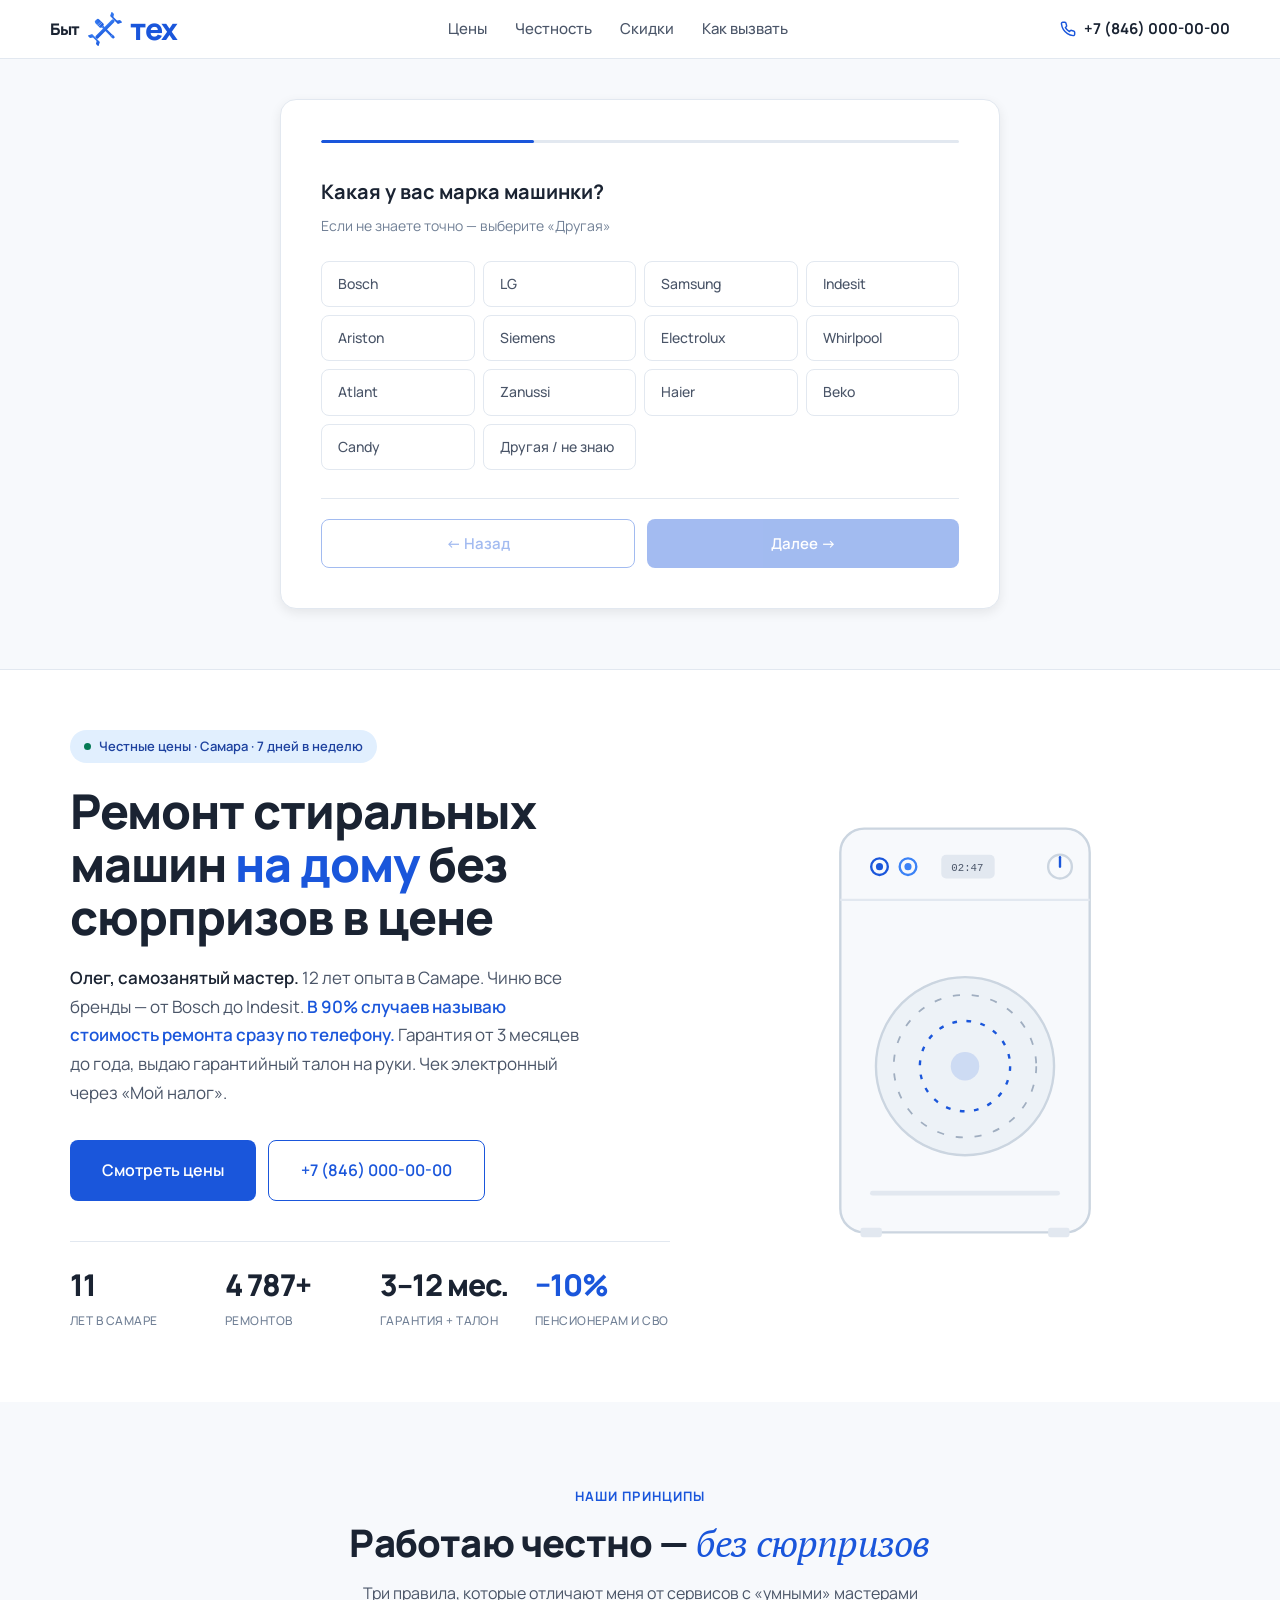
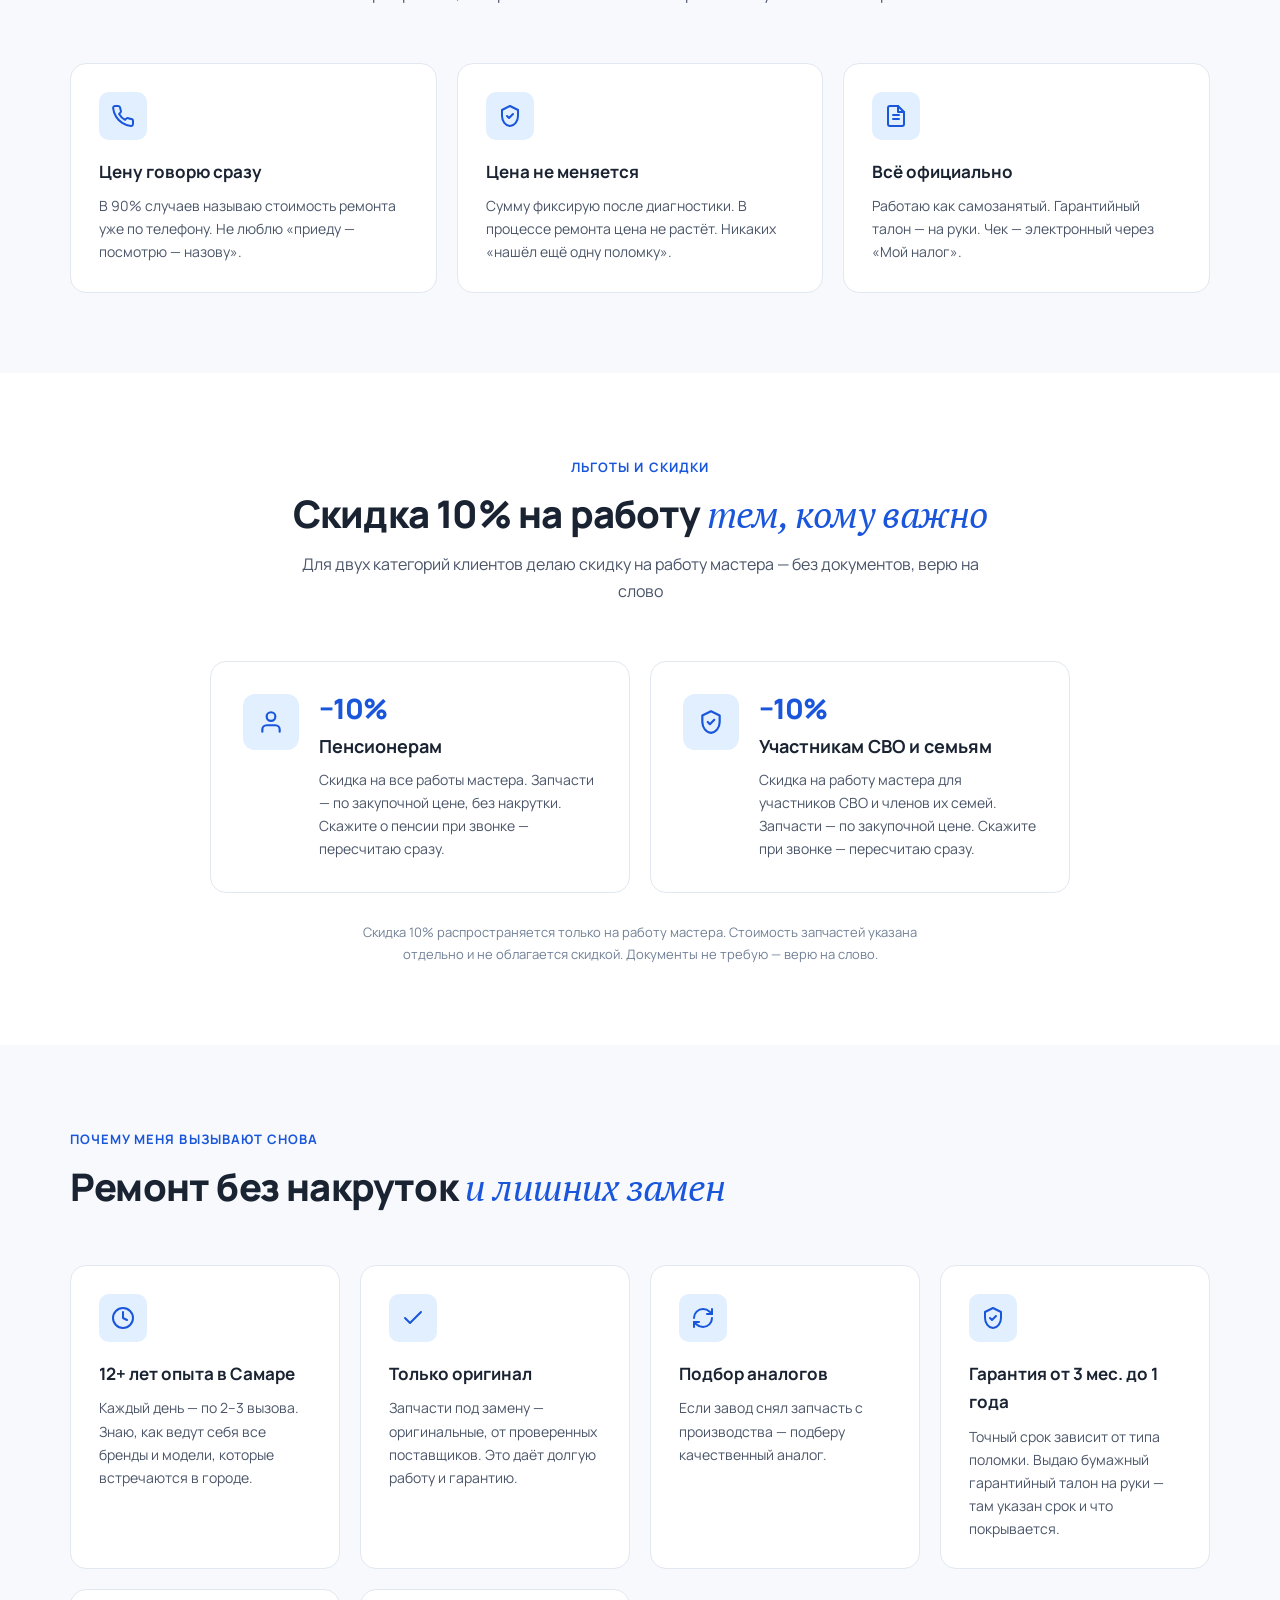
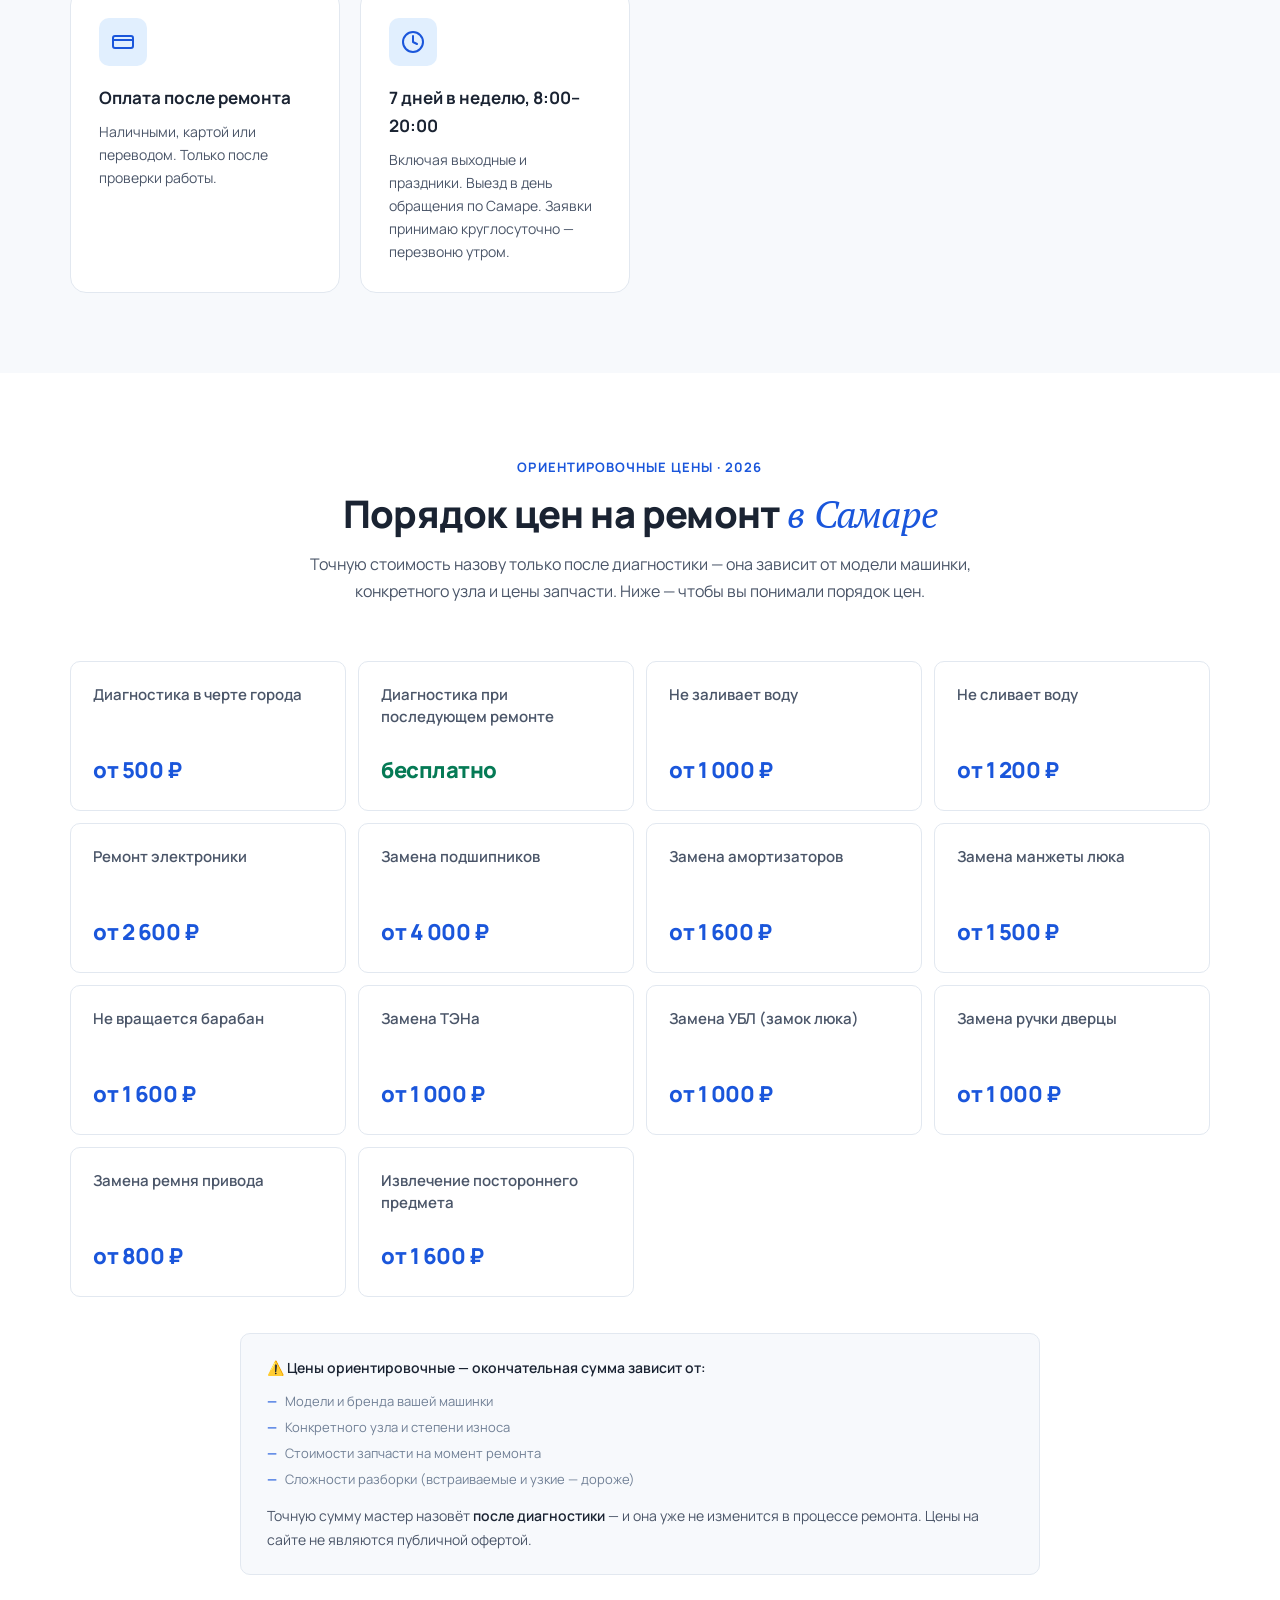
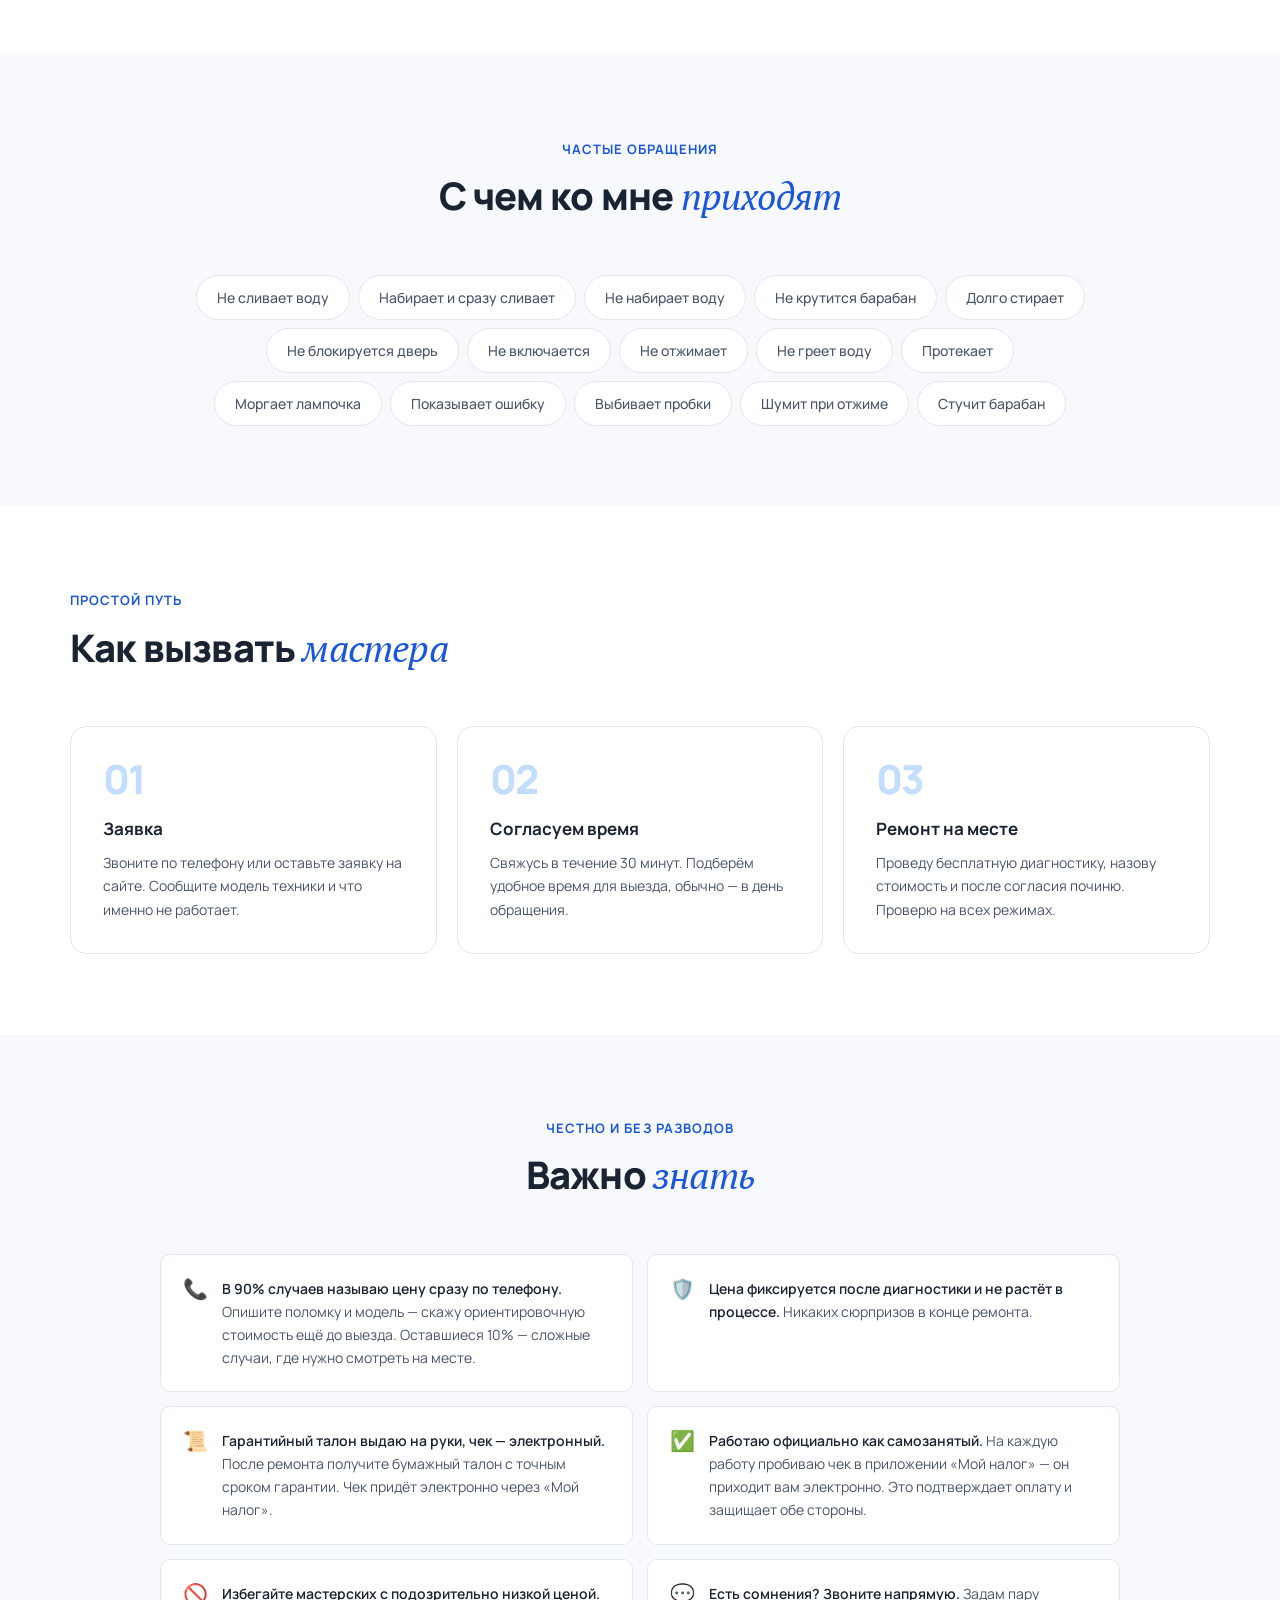
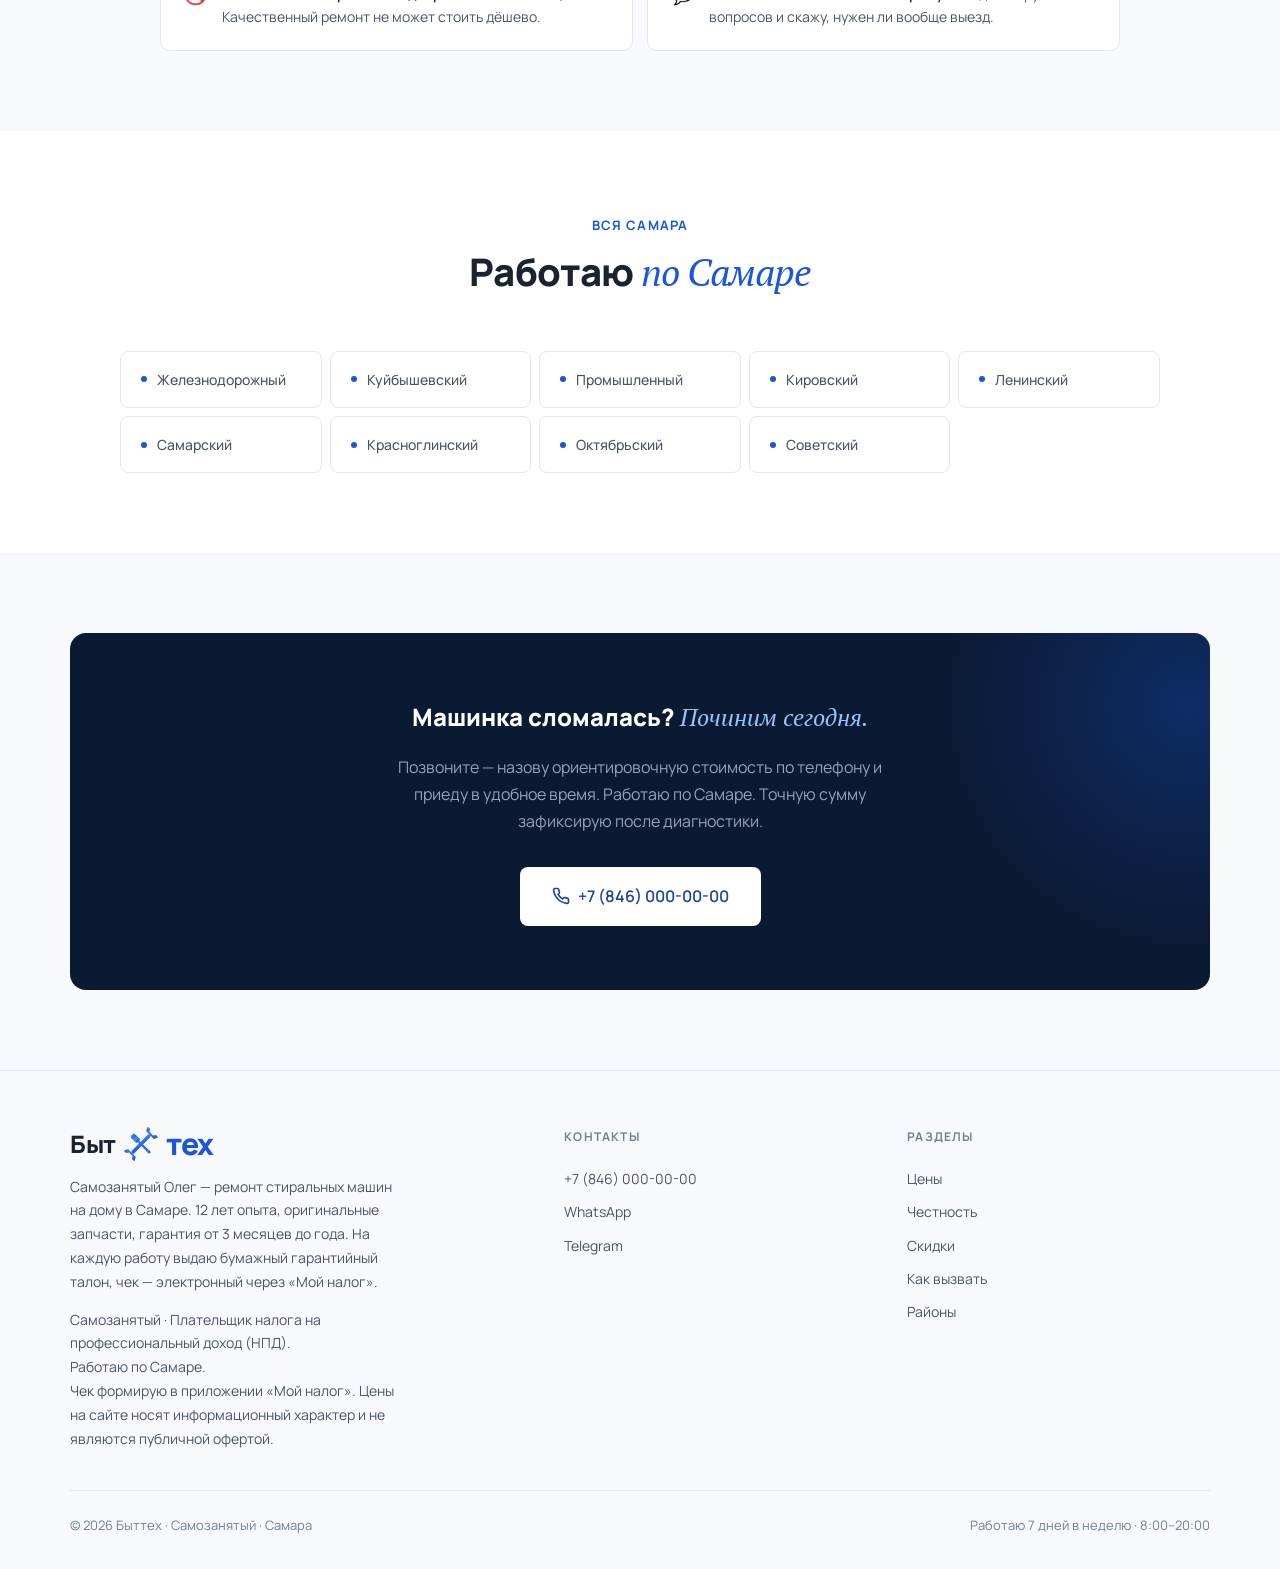
==== bytteh/index.html @ 09ab1e22 "Add Bytteh appliance repair website in separate directory" ====
<!DOCTYPE html>
<html lang="ru">
<head>
<meta charset="UTF-8" />
<meta name="viewport" content="width=device-width, initial-scale=1.0, viewport-fit=cover" />
<title>Быттех — ремонт стиральных машин в Самаре на дому | Самозанятый Олег</title>
<meta name="description" content="Ремонт стиральных машин на дому в Самаре. Цену говорим сразу, диагностика бесплатно, гарантия от 3 мес. до года + талон на руки. Скидка 10% пенсионерам и участникам СВО." />
<meta name="theme-color" content="#ffffff" />

<link rel="preconnect" href="https://fonts.googleapis.com">
<link rel="preconnect" href="https://fonts.gstatic.com" crossorigin>
<link href="https://fonts.googleapis.com/css2?family=Manrope:wght@400;500;600;700;800&family=PT+Serif:ital@0;1&display=swap" rel="stylesheet">

<style>
  :root{
    --bg:#ffffff;
    --bg-alt:#f7f9fc;
    --bg-dark:#0b1a33;
    --text:#1a2332;
    --text-2:#4a5568;
    --muted:#718096;
    --muted-2:#a0aec0;
    --blue:#1a56db;
    --blue-dark:#1e429f;
    --blue-light:#e1effe;
    --blue-mid:#c3ddfd;
    --border:#e2e8f0;
    --border-2:#cbd5e0;
    --green:#057a55;
    --green-bg:#def7ec;
    --radius:10px;
    --radius-lg:16px;
    --shadow:0 1px 3px rgba(0,0,0,.08),0 1px 2px rgba(0,0,0,.04);
    --shadow-md:0 4px 12px rgba(0,0,0,.08);
    --shadow-lg:0 10px 30px rgba(0,0,0,.1);
  }

  *{box-sizing:border-box;margin:0;padding:0}
  html{scroll-behavior:smooth;-webkit-text-size-adjust:100%}
  body{font-family:'Manrope',-apple-system,BlinkMacSystemFont,sans-serif;
    background:var(--bg);color:var(--text);line-height:1.65;
    -webkit-font-smoothing:antialiased;overflow-x:hidden;font-size:16px}
  a{color:inherit;text-decoration:none}
  button{font-family:inherit}
  img{max-width:100%;display:block}
  .container{max-width:1180px;margin:0 auto;padding:0 20px}

  /* HEADER + LOGO */
  .header{position:sticky;top:0;z-index:100;background:rgba(255,255,255,.95);
    backdrop-filter:blur(12px);border-bottom:1px solid var(--border);
    transition:box-shadow .3s}
  .header.scrolled{box-shadow:0 2px 12px rgba(0,0,0,.06)}
  .header-inner{display:flex;align-items:center;justify-content:space-between;
    gap:20px;padding:12px 0}
  .logo{display:flex;align-items:center;gap:8px;flex-shrink:0;
    transition:opacity .25s}
  .logo:hover{opacity:.85}
  .logo-word{font-family:'Manrope',sans-serif;font-weight:800;
    letter-spacing:-.5px;line-height:1;color:var(--text)}
  .logo-word--byt{font-size:24px}
  .logo-word--teh{font-size:30px;color:var(--blue);letter-spacing:-1px}
  .logo-icon{width:34px;height:34px;flex-shrink:0;color:var(--blue);
    display:block}
  @media (max-width:520px){
    .logo-word--byt{font-size:20px}
    .logo-word--teh{font-size:24px}
    .logo-icon{width:28px;height:28px}
    .logo{gap:6px}
  }
  .header-nav{display:flex;gap:28px;font-size:15px;font-weight:500;
    color:var(--text-2)}
  .header-nav a{transition:color .2s}
  .header-nav a:hover{color:var(--blue)}
  .header-phone{display:flex;align-items:center;gap:8px;font-weight:700;
    font-size:15px;color:var(--text);white-space:nowrap}
  .header-phone svg{color:var(--blue);flex-shrink:0}
  @media (max-width:900px){.header-nav{display:none}}
  @media (max-width:480px){
    .header-phone span{display:none}
    .header-inner{padding:10px 0}
  }

  /* BUTTONS */
  .btn{display:inline-flex;align-items:center;justify-content:center;gap:8px;
    padding:13px 26px;border-radius:8px;font-weight:600;font-size:15px;
    border:none;cursor:pointer;transition:all .25s;white-space:nowrap;
    font-family:'Manrope',sans-serif;text-align:center}
  .btn-primary{background:var(--blue);color:#fff}
  .btn-primary:hover{background:var(--blue-dark);
    box-shadow:0 4px 14px rgba(26,86,219,.35)}
  .btn-outline{background:transparent;color:var(--blue);
    border:1.5px solid var(--blue)}
  .btn-outline:hover{background:var(--blue-light)}
  .btn-lg{padding:16px 32px;font-size:16px}
  .btn-block{width:100%}

  /* QUIZ */
  .quiz-section{padding:40px 0 60px;background:var(--bg-alt);
    border-bottom:1px solid var(--border)}
  .quiz-card{max-width:720px;margin:0 auto;background:#fff;
    border:1px solid var(--border);border-radius:var(--radius-lg);
    padding:40px;box-shadow:var(--shadow-md)}
  .quiz-progress{position:relative;height:3px;background:var(--border);
    border-radius:100px;margin-bottom:32px;overflow:hidden}
  .quiz-progress-fill{position:absolute;inset:0;width:33%;border-radius:100px;
    background:var(--blue);transition:width .4s ease}
  .quiz-count{position:absolute;top:-28px;right:0;font-size:12px;
    color:var(--muted);letter-spacing:.04em;text-transform:uppercase;
    font-weight:600}
  .quiz-step{display:none}
  .quiz-step.active{display:block;animation:fadeUp .35s ease}
  @keyframes fadeUp{from{opacity:0;transform:translateY(8px)}
    to{opacity:1;transform:translateY(0)}}
  .quiz-step h3{font-size:20px;font-weight:700;margin-bottom:6px}
  .quiz-step > p{color:var(--muted);font-size:14px;margin-bottom:24px}
  .quiz-grid{display:grid;grid-template-columns:repeat(auto-fill,minmax(130px,1fr));
    gap:8px}
  .quiz-opt{padding:13px 16px;border-radius:8px;background:#fff;
    border:1.5px solid var(--border);color:var(--text-2);font-size:14px;
    font-weight:500;font-family:inherit;cursor:pointer;transition:all .2s;
    text-align:left;display:flex;align-items:center;gap:8px;line-height:1.3}
  .quiz-opt:hover{border-color:var(--blue-mid);background:var(--blue-light)}
  .quiz-opt.selected{border-color:var(--blue);background:var(--blue-light);
    color:var(--blue-dark);font-weight:600}
  .quiz-opt .emoji{font-size:16px;flex-shrink:0}
  .quiz-form{display:grid;gap:10px}
  .quiz-form input,.quiz-form textarea{width:100%;padding:14px 16px;
    border-radius:8px;background:#fff;border:1.5px solid var(--border);
    color:var(--text);font-size:15px;font-family:inherit;transition:border .2s}
  .quiz-form input:focus,.quiz-form textarea:focus{outline:none;
    border-color:var(--blue);box-shadow:0 0 0 3px var(--blue-light)}
  .quiz-form input::placeholder,.quiz-form textarea::placeholder{color:var(--muted-2)}
  .quiz-nav{display:flex;justify-content:space-between;gap:12px;margin-top:28px;
    padding-top:20px;border-top:1px solid var(--border)}
  .quiz-nav .btn{flex:1}
  .quiz-nav .btn:disabled{opacity:.4;cursor:not-allowed}
  .quiz-success{text-align:center;padding:16px 0}
  .quiz-success .check{width:64px;height:64px;margin:0 auto 18px;border-radius:50%;
    background:var(--green-bg);display:grid;place-items:center;color:var(--green)}
  .quiz-summary{display:grid;gap:6px;padding:16px 18px;border-radius:8px;
    background:var(--bg-alt);border:1px solid var(--border);
    margin-bottom:18px;font-size:14px}
  .quiz-summary-row{display:flex;justify-content:space-between;gap:16px}
  .quiz-summary-row span:first-child{color:var(--muted)}
  .quiz-summary-row span:last-child{color:var(--text);font-weight:600;
    text-align:right}
  @media (max-width:560px){
    .quiz-card{padding:24px 18px}
    .quiz-grid{grid-template-columns:1fr 1fr}
    .quiz-opt{padding:11px 12px;font-size:13px}
    .quiz-nav{flex-direction:column-reverse}
  }

  /* HERO */
  .hero{padding:60px 0 70px}
  .hero-grid{display:grid;grid-template-columns:1.1fr .9fr;gap:50px;
    align-items:center}
  .hero-badge{display:inline-flex;align-items:center;gap:8px;padding:6px 14px;
    border-radius:100px;font-size:13px;background:var(--blue-light);
    color:var(--blue-dark);font-weight:600;margin-bottom:22px}
  .hero-badge::before{content:'';width:7px;height:7px;border-radius:50%;
    background:var(--green);flex-shrink:0}
  .hero h1{font-size:clamp(30px,4vw,48px);line-height:1.1;font-weight:800;
    letter-spacing:-1px;margin-bottom:20px}
  .hero h1 span{color:var(--blue)}
  .hero-lead{color:var(--text-2);font-size:17px;max-width:520px;
    margin-bottom:32px;line-height:1.7}
  .hero-lead b{color:var(--text);font-weight:600}
  .hero-cta{display:flex;gap:12px;flex-wrap:wrap;margin-bottom:40px}
  .hero-stats{display:grid;grid-template-columns:repeat(4,1fr);gap:20px;
    padding-top:28px;border-top:1px solid var(--border)}
  .stat b{display:block;font-size:clamp(22px,2.6vw,30px);font-weight:800;
    letter-spacing:-1px;line-height:1;margin-bottom:6px;color:var(--text)}
  .stat b.blue{color:var(--blue)}
  .stat span{font-size:12px;color:var(--muted);text-transform:uppercase;
    letter-spacing:.04em;font-weight:500}

  .hero-visual{position:relative;display:flex;align-items:center;
    justify-content:center}
  .hero-visual svg{width:100%;max-width:380px;height:auto}

  @media (max-width:960px){
    .hero-grid{grid-template-columns:1fr;gap:32px}
    .hero-visual{order:-1;max-width:300px;margin:0 auto}
    .hero{padding:40px 0 50px}
  }
  @media (max-width:520px){
    .hero-cta{flex-direction:column}
    .hero-cta .btn{width:100%}
    .hero-stats{grid-template-columns:1fr 1fr;gap:16px}
  }

  /* SECTIONS */
  .section{padding:80px 0}
  .section-alt{background:var(--bg-alt)}
  .section-head{max-width:700px;margin-bottom:56px}
  .section-head.center{text-align:center;margin-left:auto;margin-right:auto}
  .section-label{display:inline-block;font-size:13px;font-weight:700;
    color:var(--blue);text-transform:uppercase;letter-spacing:.08em;
    margin-bottom:14px}
  .section-head h2{font-size:clamp(26px,3.2vw,38px);font-weight:800;
    letter-spacing:-.8px;line-height:1.15;margin-bottom:14px}
  .section-head h2 em{font-family:'PT Serif',serif;font-style:italic;
    font-weight:400;color:var(--blue)}
  .section-head p{color:var(--text-2);font-size:16px;line-height:1.7}

  /* REVEAL */
  .reveal{opacity:0;transform:translateY(30px);
    transition:opacity .7s ease,transform .7s ease}
  .reveal.in{opacity:1;transform:translateY(0)}

  /* FEATURES */
  .features{display:grid;grid-template-columns:repeat(auto-fit,minmax(240px,1fr));
    gap:20px}
  .feature{background:#fff;border:1px solid var(--border);
    border-radius:var(--radius-lg);padding:28px;transition:all .3s}
  .feature:hover{border-color:var(--blue-mid);box-shadow:var(--shadow-md);
    transform:translateY(-3px)}
  .feature-icon{width:48px;height:48px;border-radius:10px;
    background:var(--blue-light);display:grid;place-items:center;
    color:var(--blue);margin-bottom:18px}
  .feature h3{font-size:17px;font-weight:700;margin-bottom:8px}
  .feature p{font-size:14px;color:var(--text-2);line-height:1.65}

  /* DISCOUNTS */
  .discounts{display:grid;grid-template-columns:1fr 1fr;gap:20px;
    max-width:860px;margin:0 auto}
  .discount-card{background:#fff;border:1px solid var(--border);
    border-radius:var(--radius-lg);padding:32px;display:flex;
    align-items:flex-start;gap:20px;transition:all .3s}
  .discount-card:hover{border-color:var(--blue-mid);
    box-shadow:var(--shadow-md)}
  .discount-icon{width:56px;height:56px;border-radius:12px;
    background:var(--blue-light);display:grid;place-items:center;
    color:var(--blue);flex-shrink:0}
  .discount-info h3{font-size:18px;font-weight:700;margin-bottom:6px}
  .discount-info .pct{font-size:28px;font-weight:800;color:var(--blue);
    letter-spacing:-1px;line-height:1;margin-bottom:10px}
  .discount-info p{font-size:14px;color:var(--text-2);line-height:1.65}
  @media (max-width:640px){
    .discounts{grid-template-columns:1fr}
    .discount-card{padding:24px;flex-direction:column;gap:14px}
  }

  /* PRICES */
  .price-grid{display:grid;
    grid-template-columns:repeat(auto-fill,minmax(260px,1fr));gap:12px}
  .price-card{background:#fff;border:1px solid var(--border);
    border-radius:var(--radius);padding:22px;display:flex;
    flex-direction:column;justify-content:space-between;min-height:150px;
    transition:all .25s}
  .price-card:hover{border-color:var(--blue-mid);box-shadow:var(--shadow-md)}
  .price-card h3{font-size:15px;font-weight:600;line-height:1.45;
    margin-bottom:12px;color:var(--text-2)}
  .price-val{font-size:22px;font-weight:800;color:var(--blue);
    letter-spacing:-.5px;margin-top:auto}
  .price-val.free{color:var(--green)}
  .price-note{max-width:800px;margin:36px auto 0;padding:22px 26px;
    background:var(--bg-alt);border:1px solid var(--border);
    border-radius:var(--radius);font-size:14px;color:var(--text-2);
    line-height:1.7}
  .price-note strong{color:var(--text);font-weight:600}
  .price-note ul{list-style:none;padding:0;margin:10px 0 14px;
    display:grid;gap:4px}
  .price-note li{display:flex;gap:8px;font-size:13px;color:var(--muted)}
  .price-note li::before{content:'—';color:var(--blue);flex-shrink:0;
    font-weight:600}

  /* PILLS */
  .pills{display:flex;flex-wrap:wrap;gap:8px;justify-content:center;
    max-width:900px;margin:0 auto}
  .pill{padding:10px 20px;background:#fff;border:1px solid var(--border);
    border-radius:100px;font-size:14px;font-weight:500;color:var(--text-2);
    transition:all .2s}
  .pill:hover{border-color:var(--blue);color:var(--blue);
    background:var(--blue-light)}

  /* STEPS */
  .steps{display:grid;grid-template-columns:repeat(3,1fr);gap:20px}
  .step{background:#fff;border:1px solid var(--border);
    border-radius:var(--radius-lg);padding:32px;position:relative}
  .step-num{font-size:40px;font-weight:800;color:var(--blue-mid);
    line-height:1;letter-spacing:-2px;margin-bottom:16px}
  .step h3{font-size:17px;font-weight:700;margin-bottom:8px}
  .step p{font-size:14px;color:var(--text-2);line-height:1.65}
  @media (max-width:760px){.steps{grid-template-columns:1fr;gap:14px}}

  /* WARNINGS */
  .warnings{display:grid;grid-template-columns:1fr 1fr;gap:14px;
    max-width:960px;margin:0 auto}
  .warning{display:flex;gap:14px;padding:22px;background:#fff;
    border:1px solid var(--border);border-radius:var(--radius);
    transition:all .25s}
  .warning:hover{border-color:var(--blue-mid)}
  .warning-icon{font-size:20px;line-height:1.2;flex-shrink:0}
  .warning p{font-size:14px;color:var(--text-2);line-height:1.65}
  .warning strong{color:var(--text);font-weight:600}
  @media (max-width:640px){.warnings{grid-template-columns:1fr}}

  /* DISTRICTS */
  .districts{display:grid;
    grid-template-columns:repeat(auto-fill,minmax(200px,1fr));gap:8px;
    max-width:1040px;margin:0 auto}
  .district{padding:16px 20px;border-radius:8px;background:#fff;
    border:1px solid var(--border);font-size:14px;font-weight:500;
    display:flex;align-items:center;gap:10px;color:var(--text-2);
    transition:all .2s}
  .district::before{content:'';width:6px;height:6px;border-radius:50%;
    background:var(--blue);flex-shrink:0}
  .district:hover{border-color:var(--blue-mid);background:var(--blue-light);
    color:var(--text)}

  /* CTA */
  .cta-wrap{background:var(--bg-dark);border-radius:var(--radius-lg);
    padding:64px 48px;text-align:center;color:#fff;position:relative;
    overflow:hidden}
  .cta-wrap::before{content:'';position:absolute;top:-50%;right:-20%;
    width:500px;height:500px;border-radius:50%;
    background:radial-gradient(circle,rgba(26,86,219,.3),transparent 70%);
    pointer-events:none}
  .cta-wrap h2{font-size:clamp(26px,3.2vw-word,38px);font-weight:800;
--    letter-spacing:-.8px;linebyt-height:1.15;margin-bottom:16px;
    position:relative}
  .cta-wrap h2 em{font-family:'PT Serif',serif;font-style:italic;
    font-weight:400;color:#93c5fd}
  .cta-wrap p{color:#94a3b8;max-width:500px;margin:0 auto 32px;
    font-size:16px;line-height:1.7;position:relative}
  .cta-wrap .btn{position:relative}
  .cta-wrap .btn-primary{background:#fff;color:var(--blue-dark)}
  .cta-wrap .btn-primary:hover{background:var(--blue-light);
    box-shadow:0 8px 24px rgba(255,255,255,.2)}
  @media (max-width:560px){.cta-wrap{padding:40px 22px}}

  /* FOOTER */
  .footer{padding:56px 0 32px;border-top:1px solid var(--border);
    background:var(--bg-alt)}
  .footer-grid{display:grid;grid-template-columns:1.5fr 1fr 1fr;
    gap:40px;margin-bottom:40px}
  .footer-brand .logo{margin-bottom:14px}
  .footer-brand p{color:var(--text-2);font-size:14px;max-width:340px;
    line-height:1.7}
  .footer-legal{margin-top:14px;font-size:12px;color:var(--muted);
    line-height:1.6;max-width:520px}
  .footer-col h5{font-size:12px;text-transform:uppercase;
    letter-spacing:.1em;color:var(--muted);margin-bottom:16px;font-weight:700}
  .footer-col a{display:block;font-size:14px;color:var(--text-2);
    padding:5px 0;transition:color .2s}
  .footer-col a:hover{color:var(--blue)}
  .footer-bottom{padding-top:24px;border-top:1px solid var(--border);
    display:flex;justify-content:space-between;gap:16px;flex-wrap:wrap;
    font-size:13px;color:var(--muted)}
  @media (max-width:640px){.footer-grid{grid-template-columns:1fr;gap:28px}}

  /* FLOAT CALL */
  .float-call{position:fixed;bottom:20px;right:20px;z-index:90;
    width:56px;height:56px;border-radius:50%;background:var(--blue);
    color:#fff;display:none;place-items:center;
    box-shadow:0 6px 20px rgba(26,86,219,.4);cursor:pointer;
    transition:transform .25s}
  .float-call:hover{transform:scale(1.08)}
  @media (max-width:900px){.float-call{display:grid}}

  @media (prefers-reduced-motion:reduce){
    *,*::before,*::after{animation-duration:.01ms !important;
      transition-duration:.01ms !important}
    .reveal{opacity:1;transform:none}
  }
</style>
</head>
<body>

<!-- HEADER -->
<header class="header" id="header">
  <div class="container header-inner">
    <a href="#" class="logo" aria-label="Быттех — ремонт стиральных машин в Самаре">
      <span class="logo-word logo">Быт</span>
      <svg class="logo-icon" viewBox="0 0 40 40" fill="none" xmlns="http://www.w3.org/2000/svg" aria-hidden="true">
        <defs>
          <linearGradient id="lg-grad" x1="0" y1="0" x2="1" y2="1">
            <stop offset="0" stop-color="#3b82f6"/>
            <stop offset="1" stop-color="#1a56db"/>
          </linearGradient>
        </defs>
        <!-- Отвертка (диагональ /) -->
        <g transform="translate(20 20) rotate(-45)">
          <!-- рукоятка -->
          <rect x="-3.2" y="-15" width="6.4" height="11" rx="2.2" fill="url(#lg-grad)"/>
          <line x1="-3.2" y1="-9.5" x2="3.2" y2="-9.5" stroke="#fff" stroke-width=".8" opacity=".55"/>
          <line x1="-3.2" y1="-7.5" x2="3.2" y2="-7.5" stroke="#fff" stroke-width=".8" opacity=".55"/>
          <!-- стержень -->
          <rect x="-1.3" y="-4" width="2.6" height="15" fill="url(#lg-grad)"/>
          <!-- жало -->
          <path d="M -2 11 L 2 11 L 1.4 15 L -1.4 15 Z" fill="url(#lg-grad)"/>
        </g>
        <!-- Гаечный ключ (диагональ \ ) -->
        <g transform="translate(20 20) rotate(45)">
          <!-- тело -->
          <rect x="-2" y="-15" width="4" height="30" rx="1.8" fill="url(#lg-grad)"/>
          <!-- верхняя головка -->
          <path d="M -6.5 -15 L 6.5 -15 L 9 -20 L 5 -20 L 3 -17 L -3 -17 L -5 -20 L -9 -20 Z" fill="url(#lg-grad)"/>
          <!-- нижняя головка -->
          <path d="M -6.5 15 L 6.5 15 L 9 20 L 5 20 L 3 17 L -3 17 L -5 20 L -9 20 Z" fill="url(#lg-grad)"/>
        </g>
      </svg>
      <span class="logo-word logo-word--teh">тех</span>
    </a>
    <nav class="header-nav">
      <a href="#prices">Цены</a>
      <a href="#honesty">Честность</a>
      <a href="#discounts">Скидки</a>
      <a href="#how">Как вызвать</a>
    </nav>
    <a href="tel:+78460000000" class="header-phone">
      <svg width="16" height="16" viewBox="0 0 24 24" fill="none" stroke="currentColor" stroke-width="2.2" stroke-linecap="round" stroke-linejoin="round">
        <path d="M22 16.92v3a2 2 0 0 1-2.18 2 19.79 19.79 0 0 1-8.63-3.07 19.5 19.5 0 0 1-6-6 19.79 19.79 0 0 1-3.07-8.67A2 2 0 0 1 4.11 2h3a2 2 0 0 1 2 1.72c.13.96.37 1.9.72 2.81a2 2 0 0 1-.45 2.11L8.09 9.91a16 16 0 0 0 6 6l1.27-1.27a2 2 0 0 1 2.11-.45c.9.35 1.85.59 2.81.72A2 2 0 0 1 22 16.92z"/>
      </svg>
      <span>+7 (846) 000-00-00</span>
    </a>
  </div>
</header>

<!-- QUIZ -->
<section class="quiz-section">
  <div class="container">
    <div class="quiz-card" id="quiz">
      <div class="quiz-progress">
        <span class="quiz-count" id="quizCount">Шаг 1 из 3</span>
        <div class="quiz-progress-fill" id="quizProgress"></div>
      </div>

      <div class="quiz-step active" data-step="1">
        <h3>Какая у вас марка машинки?</h3>
        <p>Если не знаете точно — выберите «Другая»</p>
        <div class="quiz-grid" data-field="brand">
          <button type="button" class="quiz-opt" data-value="Bosch">Bosch</button>
          <button type="button" class="quiz-opt" data-value="LG">LG</button>
          <button type="button" class="quiz-opt" data-value="Samsung">Samsung</button>
          <button type="button" class="quiz-opt" data-value="Indesit">Indesit</button>
          <button type="button" class="quiz-opt" data-value="Ariston">Ariston</button>
          <button type="button" class="quiz-opt" data-value="Siemens">Siemens</button>
          <button type="button" class="quiz-opt" data-value="Electrolux">Electrolux</button>
          <button type="button" class="quiz-opt" data-value="Whirlpool">Whirlpool</button>
          <button type="button" class="quiz-opt" data-value="Atlant">Atlant</button>
          <button type="button" class="quiz-opt" data-value="Zanussi">Zanussi</button>
          <button type="button" class="quiz-opt" data-value="Haier">Haier</button>
          <button type="button" class="quiz-opt" data-value="Beko">Beko</button>
          <button type="button" class="quiz-opt" data-value="Candy">Candy</button>
          <button type="button" class="quiz-opt" data-value="Другая">Другая / не знаю</button>
        </div>
      </div>

      <div class="quiz-step" data-step="2">
        <h3>Что случилось с машинкой?</h3>
        <p>Выберите одну основную проблему</p>
        <div class="quiz-grid" data-field="problem">
          <button type="button" class="quiz-opt" data-value="Не сливает воду"><span class="emoji">💧</span>Не сливает воду</button>
          <button type="button" class="quiz-opt" data-value="Не набирает воду"><span class="emoji">🚰</span>Не набирает воду</button>
          <button type="button" class="quiz-opt" data-value="Не отжимает"><span class="emoji">🔄</span>Не отжимает</button>
          <button type="button" class="quiz-opt" data-value="Не крутится барабан"><span class="emoji">🌀</span>Не крутится барабан</button>
          <button type="button" class="quiz-opt" data-value="Не включается"><span class="emoji">⚡</span>Не включается</button>
          <button type="button" class="quiz-opt" data-value="Не греет воду"><span class="emoji">🌡️</span>Не греет воду</button>
          <button type="button" class="quiz-opt" data-value="Не открывается дверца"><span class="emoji">🚪</span>Не открывается дверца</button>
          <button type="button" class="quiz-opt" data-value="Шумит при отжиме"><span class="emoji">🔊</span>Шумит при отжиме</button>
          <button type="button" class="quiz-opt" data-value="Протекает"><span class="emoji">💦</span>Протекает</button>
          <button type="button" class="quiz-opt" data-value="Показывает ошибку"><span class="emoji">❗</span>Показывает ошибку</button>
          <button type="button" class="quiz-opt" data-value="Выбивает пробки"><span class="emoji">🔌</span>Выбивает пробки</button>
          <button type="button" class="quiz-opt" data-value="Другое"><span class="emoji">❓</span>Другое / не знаю</button>
        </div>
      </div>

      <div class="quiz-step" data-step="3">
        <h3>Куда отправить расчёт?</h3>
        <p>Перезвоню в течение 15 минут и назову цену</p>
        <div class="quiz-form">
          <input type="text" name="quizName" placeholder="Ваше имя" required />
          <input type="tel" name="quizPhone" placeholder="Телефон" required />
          <textarea name="quizComment" placeholder="Комментарий (необязательно)" rows="2"></textarea>
        </div>
      </div>

      <div class="quiz-step" data-step="4">
        <div class="quiz-success">
          <div class="check">
            <svg width="32" height="32" viewBox="0 0 24 24" fill="none" stroke="currentColor" stroke-width="2.5" stroke-linecap="round" stroke-linejoin="round">
              <polyline points="20 6 9 17 4 12"/>
            </svg>
          </div>
          <h3>Заявка отправлена!</h3>
          <p style="color:var(--muted);margin-bottom:20px;font-size:14px">Мастер Олег перезвонит в течение 15 минут.</p>
          <div class="quiz-summary">
            <div class="quiz-summary-row"><span>Марка</span><span id="sumBrand">—</span></div>
            <div class="quiz-summary-row"><span>Поломка</span><span id="sumProblem">—</span></div>
            <div class="quiz-summary-row"><span>Диагностика</span><span style="color:var(--green)">Бесплатно</span></div>
          </div>
          <a href="tel:+78460000000" class="btn btn-primary btn-block" style="margin-top:8px">
            Позвонить: +7 (846) 000-00-00
          </a>
        </div>
      </div>

      <div class="quiz-nav" id="quizNav">
        <button type="button" class="btn btn-outline" id="quizBack" disabled>← Назад</button>
        <button type="button" class="btn btn-primary" id="quizNext" disabled>Далее →</button>
      </div>
    </div>
  </div>
</section>

<!-- HERO -->
<section class="hero">
  <div class="container hero-grid">
    <div>
      <span class="hero-badge">Честные цены · Самара · 7 дней в неделю</span>
      <h1>Ремонт стиральных машин <span>на дому</span> без сюрпризов в цене</h1>
      <p class="hero-lead">
        <b>Олег, самозанятый мастер.</b> 12 лет опыта в Самаре. Чиню все бренды —
        от Bosch до Indesit. <b style="color:var(--blue)">В 90% случаев называю стоимость ремонта сразу по телефону.</b>
        Гарантия от 3 месяцев до года, выдаю гарантийный талон на руки.
        Чек электронный через «Мой налог».
      </p>
      <div class="hero-cta">
        <a href="#prices" class="btn btn-primary btn-lg">Смотреть цены</a>
        <a href="tel:+78460000000" class="btn btn-outline btn-lg">+7 (846) 000-00-00</a>
      </div>
      <div class="hero-stats">
        <div class="stat"><b data-count="12">0</b><span>лет в Самаре</span></div>
        <div class="stat"><b data-count="4800" data-suffix="+">0</b><span>ремонтов</span></div>
        <div class="stat"><b>3–12 мес.</b><span>гарантия + талон</span></div>
        <div class="stat"><b class="blue">−10%</b><span>пенсионерам и СВО</span></div>
      </div>
    </div>

    <div class="hero-visual">
      <svg viewBox="0 0 320 400" xmlns="http://www.w3.org/2000/svg" fill="none">
        <defs>
          <linearGradient id="machine-g" x1="0" y1="0" x2="1" y2="1">
            <stop offset="0" stop-color="#3b82f6"/>
            <stop offset="1" stop-color="#1a56db"/>
          </linearGradient>
        </defs>
        <rect x="55" y="30" width="210" height="340" rx="20" fill="#f7f9fc" stroke="#cbd5e0" stroke-width="2"/>
        <line x1="55" y1="90" x2="265" y2="90" stroke="#e2e8f0" stroke-width="2"/>
        <circle cx="88" cy="62" r="7" fill="none" stroke="#1a56db" stroke-width="2"/>
        <circle cx="88" cy="62" r="3" fill="#1a56db"/>
        <circle cx="112" cy="62" r="7" fill="none" stroke="#3b82f6" stroke-width="2"/>
        <circle cx="112" cy="62" r="3" fill="#3b82f6"/>
        <rect x="140" y="52" width="45" height="20" rx="4" fill="#e2e8f0"/>
        <text x="162" y="66" fill="#4a5568" font-family="monospace" font-size="9" text-anchor="middle">02:47</text>
        <circle cx="240" cy="62" r="10" fill="none" stroke="#cbd5e0" stroke-width="2"/>
        <line x1="240" y1="62" x2="240" y2="54" stroke="#1a56db" stroke-width="2" stroke-linecap="round"/>
        <circle cx="160" cy="230" r="75" fill="#edf2f7" stroke="#cbd5e0" stroke-width="2"/>
        <circle cx="160" cy="230" r="60" fill="none" stroke="#a0aec0" stroke-width="1.5" stroke-dasharray="6 10"/>
        <circle cx="160" cy="230" r="38" fill="none" stroke="#1a56db" stroke-width="2" stroke-dasharray="4 8"/>
        <circle cx="160" cy="230" r="12" fill="#1a56db" opacity=".15"/>
        <rect x="80" y="335" width="160" height="4" rx="2" fill="#e2e8f0"/>
        <rect x="72" y="366" width="18" height="8" rx="2" fill="#e2e8f0"/>
        <rect x="230" y="366" width="18" height="8" rx="2" fill="#e2e8f0"/>
      </svg>
    </div>
  </div>
</section>

<!-- HONESTY -->
<section class="section section-alt" id="honesty">
  <div class="container">
    <div class="section-head center reveal">
      <span class="section-label">Наши принципы</span>
      <h2>Работаю честно — <em>без сюрпризов</em></h2>
      <p>Три правила, которые отличают меня от сервисов с «умными» мастерами</p>
    </div>
    <div class="features reveal">
      <div class="feature">
        <div class="feature-icon">
          <svg width="24" height="24" viewBox="0 0 24 24" fill="none" stroke="currentColor" stroke-width="2" stroke-linecap="round" stroke-linejoin="round">
            <path d="M22 16.92v3a2 2 0 0 1-2.18 2 19.79 19.79 0 0 1-8.63-3.07 19.5 19.5 0 0 1-6-6 19.79 19.79 0 0 1-3.07-8.67A2 2 0 0 1 4.11 2h3a2 2 0 0 1 2 1.72c.13.96.37 1.9.72 2.81a2 2 0 0 1-.45 2.11L8.09 9.91a16 16 0 0 0 6 6l1.27-1.27a2 2 0 0 1 2.11-.45c.9.35 1.85.59 2.81.72A2 2 0 0 1 22 16.92z"/>
          </svg>
        </div>
        <h3>Цену говорю сразу</h3>
        <p>В 90% случаев называю стоимость ремонта уже по телефону. Не люблю «приеду — посмотрю — назову».</p>
      </div>
      <div class="feature">
        <div class="feature-icon">
          <svg width="24" height="24" viewBox="0 0 24 24" fill="none" stroke="currentColor" stroke-width="2" stroke-linecap="round" stroke-linejoin="round">
            <path d="M12 2 4 6v6c0 5 3.5 9.7 8 10 4.5-.3 8-5 8-10V6l-8-4z"/>
            <path d="m9 12 2 2 4-4"/>
          </svg>
        </div>
        <h3>Цена не меняется</h3>
        <p>Сумму фиксирую после диагностики. В процессе ремонта цена не растёт. Никаких «нашёл ещё одну поломку».</p>
      </div>
      <div class="feature">
        <div class="feature-icon">
          <svg width="24" height="24" viewBox="0 0 24 24" fill="none" stroke="currentColor" stroke-width="2" stroke-linecap="round" stroke-linejoin="round">
            <path d="M14 2H6a2 2 0 0 0-2 2v16a2 2 0 0 0 2 2h12a2 2 0 0 0 2-2V8z"/>
            <polyline points="14 2 14 8 20 8"/>
            <line x1="9" y1="15" x2="15" y2="15"/>
            <line x1="9" y1="11" x2="15" y2="11"/>
          </svg>
        </div>
        <h3>Всё официально</h3>
        <p>Работаю как самозанятый. Гарантийный талон — на руки. Чек — электронный через «Мой налог».</p>
      </div>
    </div>
  </div>
</section>

<!-- DISCOUNTS -->
<section class="section" id="discounts">
  <div class="container">
    <div class="section-head center reveal">
      <span class="section-label">Льготы и скидки</span>
      <h2>Скидка 10% на работу <em>тем, кому важно</em></h2>
      <p>Для двух категорий клиентов делаю скидку на работу мастера — без документов, верю на слово</p>
    </div>
    <div class="discounts reveal">
      <div class="discount-card">
        <div class="discount-icon">
          <svg width="26" height="26" viewBox="0 0 24 24" fill="none" stroke="currentColor" stroke-width="2" stroke-linecap="round" stroke-linejoin="round">
            <path d="M20 21v-2a4 4 0 0 0-4-4H8a4 4 0 0 0-4 4v2"/>
            <circle cx="12" cy="7" r="4"/>
          </svg>
        </div>
        <div class="discount-info">
          <div class="pct">−10%</div>
          <h3>Пенсионерам</h3>
          <p>Скидка на все работы мастера. Запчасти — по закупочной цене, без накрутки. Скажите о пенсии при звонке — пересчитаю сразу.</p>
        </div>
      </div>
      <div class="discount-card">
        <div class="discount-icon">
          <svg width="26" height="26" viewBox="0 0 24 24" fill="none" stroke="currentColor" stroke-width="2" stroke-linecap="round" stroke-linejoin="round">
            <path d="M12 2 4 6v6c0 5 3.5 9.7 8 10 4.5-.3 8-5 8-10V6l-8-4z"/>
            <path d="m9 12 2 2 4-4"/>
          </svg>
        </div>
        <div class="discount-info">
          <div class="pct">−10%</div>
          <h3>Участникам СВО и семьям</h3>
          <p>Скидка на работу мастера для участников СВО и членов их семей. Запчасти — по закупочной цене. Скажите при звонке — пересчитаю сразу.</p>
        </div>
      </div>
    </div>
    <p class="reveal" style="text-align:center;color:var(--muted);font-size:13px;margin-top:28px;max-width:600px;margin-left:auto;margin-right:auto;line-height:1.7">
      Скидка 10% распространяется только на работу мастера. Стоимость запчастей указана отдельно и не облагается скидкой. Документы не требую — верю на слово.
    </p>
  </div>
</section>

<!-- ADVANTAGES -->
<section class="section section-alt" id="features">
  <div class="container">
    <div class="section-head reveal">
      <span class="section-label">Почему меня вызывают снова</span>
      <h2>Ремонт без накруток <em>и лишних замен</em></h2>
    </div>
    <div class="features reveal">
      <div class="feature">
        <div class="feature-icon">
          <svg width="24" height="24" viewBox="0 0 24 24" fill="none" stroke="currentColor" stroke-width="2" stroke-linecap="round" stroke-linejoin="round">
            <circle cx="12" cy="12" r="10"/>
            <polyline points="12 6 12 12 16 14"/>
          </svg>
        </div>
        <h3>12+ лет опыта в Самаре</h3>
        <p>Каждый день — по 2–3 вызова. Знаю, как ведут себя все бренды и модели, которые встречаются в городе.</p>
      </div>
      <div class="feature">
        <div class="feature-icon">
          <svg width="24" height="24" viewBox="0 0 24 24" fill="none" stroke="currentColor" stroke-width="2" stroke-linecap="round" stroke-linejoin="round">
            <path d="M20 6 9 17l-5-5"/>
          </svg>
        </div>
        <h3>Только оригинал</h3>
        <p>Запчасти под замену — оригинальные, от проверенных поставщиков. Это даёт долгую работу и гарантию.</p>
      </div>
      <div class="feature">
        <div class="feature-icon">
          <svg width="24" height="24" viewBox="0 0 24 24" fill="none" stroke="currentColor" stroke-width="2" stroke-linecap="round" stroke-linejoin="round">
            <path d="M3 12a9 9 0 0 1 9-9 9.75 9.75 0 0 1 6.74 2.74L21 8"/>
            <path d="M21 3v5h-5"/>
            <path d="M21 12a9 9 0 0 1-9 9 9.75 9.75 0 0 1-6.74-2.74L3 16"/>
            <path d="M8 16H3v5"/>
          </svg>
        </div>
        <h3>Подбор аналогов</h3>
        <p>Если завод снял запчасть с производства — подберу качественный аналог.</p>
      </div>
      <div class="feature">
        <div class="feature-icon">
          <svg width="24" height="24" viewBox="0 0 24 24" fill="none" stroke="currentColor" stroke-width="2" stroke-linecap="round" stroke-linejoin="round">
            <path d="M12 2 4 6v6c0 5 3.5 9.7 8 10 4.5-.3 8-5 8-10V6l-8-4z"/>
            <path d="m9 12 2 2 4-4"/>
          </svg>
        </div>
        <h3>Гарантия от 3 мес. до 1 года</h3>
        <p>Точный срок зависит от типа поломки. Выдаю бумажный гарантийный талон на руки — там указан срок и что покрывается.</p>
      </div>
      <div class="feature">
        <div class="feature-icon">
          <svg width="24" height="24" viewBox="0 0 24 24" fill="none" stroke="currentColor" stroke-width="2" stroke-linecap="round" stroke-linejoin="round">
            <rect x="2" y="6" width="20" height="12" rx="2"/>
            <path d="M2 10h20"/>
          </svg>
        </div>
        <h3>Оплата после ремонта</h3>
        <p>Наличными, картой или переводом. Только после проверки работы.</p>
      </div>
      <div class="feature">
        <div class="feature-icon">
          <svg width="24" height="24" viewBox="0 0 24 24" fill="none" stroke="currentColor" stroke-width="2" stroke-linecap="round" stroke-linejoin="round">
            <circle cx="12" cy="12" r="10"/>
            <polyline points="12 6 12 12 16 14"/>
          </svg>
        </div>
        <h3>7 дней в неделю, 8:00–20:00</h3>
        <p>Включая выходные и праздники. Выезд в день обращения по Самаре. Заявки принимаю круглосуточно — перезвоню утром.</p>
      </div>
    </div>
  </div>
</section>

<!-- PRICES -->
<section class="section" id="prices">
  <div class="container">
    <div class="section-head center reveal">
      <span class="section-label">Ориентировочные цены · 2026</span>
      <h2>Порядок цен на ремонт <em>в Самаре</em></h2>
      <p>Точную стоимость назову только после диагностики — она зависит от модели машинки, конкретного узла и цены запчасти. Ниже — чтобы вы понимали порядок цен.</p>
    </div>
    <div class="price-grid reveal">
      <div class="price-card"><h3>Диагностика в черте города</h3><div class="price-val">от 500 ₽</div></div>
      <div class="price-card"><h3>Диагностика при последующем ремонте</h3><div class="price-val free">бесплатно</div></div>
      <div class="price-card"><h3>Не заливает воду</h3><div class="price-val">от 1 000 ₽</div></div>
      <div class="price-card"><h3>Не сливает воду</h3><div class="price-val">от 1 200 ₽</div></div>
      <div class="price-card"><h3>Ремонт электроники</h3><div class="price-val">от 2 600 ₽</div></div>
      <div class="price-card"><h3>Замена подшипников</h3><div class="price-val">от 4 000 ₽</div></div>
      <div class="price-card"><h3>Замена амортизаторов</h3><div class="price-val">от 1 600 ₽</div></div>
      <div class="price-card"><h3>Замена манжеты люка</h3><div class="price-val">от 1 500 ₽</div></div>
      <div class="price-card"><h3>Не вращается барабан</h3><div class="price-val">от 1 600 ₽</div></div>
      <div class="price-card"><h3>Замена ТЭНа</h3><div class="price-val">от 1 000 ₽</div></div>
      <div class="price-card"><h3>Замена УБЛ (замок люка)</h3><div class="price-val">от 1 000 ₽</div></div>
      <div class="price-card"><h3>Замена ручки дверцы</h3><div class="price-val">от 1 000 ₽</div></div>
      <div class="price-card"><h3>Замена ремня привода</h3><div class="price-val">от 800 ₽</div></div>
      <div class="price-card"><h3>Извлечение постороннего предмета</h3><div class="price-val">от 1 600 ₽</div></div>
    </div>
    <div class="price-note reveal">
      <p style="margin-bottom:10px"><strong>⚠️ Цены ориентировочные — окончательная сумма зависит от:</strong></p>
      <ul>
        <li>Модели и бренда вашей машинки</li>
        <li>Конкретного узла и степени износа</li>
        <li>Стоимости запчасти на момент ремонта</li>
        <li>Сложности разборки (встраиваемые и узкие — дороже)</li>
      </ul>
      <p>Точную сумму мастер назовёт <strong>после диагностики</strong> — и она уже не изменится в процессе ремонта. Цены на сайте не являются публичной офертой.</p>
    </div>
  </div>
</section>

<!-- COMPLAINTS -->
<section class="section section-alt">
  <div class="container">
    <div class="section-head center reveal">
      <span class="section-label">Частые обращения</span>
      <h2>С чем ко мне <em>приходят</em></h2>
    </div>
    <div class="pills reveal">
      <span class="pill">Не сливает воду</span>
      <span class="pill">Набирает и сразу сливает</span>
      <span class="pill">Не набирает воду</span>
      <span class="pill">Не крутится барабан</span>
      <span class="pill">Долго стирает</span>
      <span class="pill">Не блокируется дверь</span>
      <span class="pill">Не включается</span>
      <span class="pill">Не отжимает</span>
      <span class="pill">Не греет воду</span>
      <span class="pill">Протекает</span>
      <span class="pill">Моргает лампочка</span>
      <span class="pill">Показывает ошибку</span>
      <span class="pill">Выбивает пробки</span>
      <span class="pill">Шумит при отжиме</span>
      <span class="pill">Стучит барабан</span>
    </div>
  </div>
</section>

<!-- HOW -->
<section class="section" id="how">
  <div class="container">
    <div class="section-head reveal">
      <span class="section-label">Простой путь</span>
      <h2>Как вызвать <em>мастера</em></h2>
    </div>
    <div class="steps reveal">
      <div class="step">
        <div class="step-num">01</div>
        <h3>Заявка</h3>
        <p>Звоните по телефону или оставьте заявку на сайте. Сообщите модель техники и что именно не работает.</p>
      </div>
      <div class="step">
        <div class="step-num">02</div>
        <h3>Согласуем время</h3>
        <p>Свяжусь в течение 30 минут. Подберём удобное время для выезда, обычно — в день обращения.</p>
      </div>
      <div class="step">
        <div class="step-num">03</div>
        <h3>Ремонт на месте</h3>
        <p>Проведу бесплатную диагностику, назову стоимость и после согласия починю. Проверю на всех режимах.</p>
      </div>
    </div>
  </div>
</section>

<!-- IMPORTANT -->
<section class="section section-alt">
  <div class="container">
    <div class="section-head center reveal">
      <span class="section-label">Честно и без разводов</span>
      <h2>Важно <em>знать</em></h2>
    </div>
    <div class="warnings reveal">
      <div class="warning">
        <span class="warning-icon">📞</span>
        <p><strong>В 90% случаев называю цену сразу по телефону.</strong> Опишите поломку и модель — скажу ориентировочную стоимость ещё до выезда. Оставшиеся 10% — сложные случаи, где нужно смотреть на месте.</p>
      </div>
      <div class="warning">
        <span class="warning-icon">🛡️</span>
        <p><strong>Цена фиксируется после диагностики и не растёт в процессе.</strong> Никаких сюрпризов в конце ремонта.</p>
      </div>
      <div class="warning">
        <span class="warning-icon">📜</span>
        <p><strong>Гарантийный талон выдаю на руки, чек — электронный.</strong> После ремонта получите бумажный талон с точным сроком гарантии. Чек придёт электронно через «Мой налог».</p>
      </div>
      <div class="warning">
        <span class="warning-icon">✅</span>
        <p><strong>Работаю официально как самозанятый.</strong> На каждую работу пробиваю чек в приложении «Мой налог» — он приходит вам электронно. Это подтверждает оплату и защищает обе стороны.</p>
      </div>
      <div class="warning">
        <span class="warning-icon">🚫</span>
        <p><strong>Избегайте мастерских с подозрительно низкой ценой.</strong> Качественный ремонт не может стоить дёшево.</p>
      </div>
      <div class="warning">
        <span class="warning-icon">💬</span>
        <p><strong>Есть сомнения? Звоните напрямую.</strong> Задам пару вопросов и скажу, нужен ли вообще выезд.</p>
      </div>
    </div>
  </div>
</section>

<!-- DISTRICTS -->
<section class="section" id="districts">
  <div class="container">
    <div class="section-head center reveal">
      <span class="section-label">Вся Самара</span>
      <h2>Работаю <em>по Самаре</em></h2>
    </div>
    <div class="districts reveal">
      <div class="district">Железнодорожный</div>
      <div class="district">Куйбышевский</div>
      <div class="district">Промышленный</div>
      <div class="district">Кировский</div>
      <div class="district">Ленинский</div>
      <div class="district">Самарский</div>
      <div class="district">Красноглинский</div>
      <div class="district">Октябрьский</div>
      <div class="district">Советский</div>
    </div>
  </div>
</section>

<!-- CTA -->
<section class="section section-alt" id="order">
  <div class="container">
    <div class="cta-wrap reveal">
      <h2>Машинка сломалась? <em>Починим сегодня.</em></h2>
      <p>Позвоните — назову ориентировочную стоимость по телефону и приеду в удобное время. Работаю по Самаре. Точную сумму зафиксирую после диагностики.</p>
      <a href="tel:+78460000000" class="btn btn-primary btn-lg">
        <svg width="18" height="18" viewBox="0 0 24 24" fill="none" stroke="currentColor" stroke-width="2.2" stroke-linecap="round" stroke-linejoin="round">
          <path d="M22 16.92v3a2 2 0 0 1-2.18 2 19.79 19.79 0 0 1-8.63-3.07 19.5 19.5 0 0 1-6-6 19.79 19.79 0 0 1-3.07-8.67A2 2 0 0 1 4.11 2h3a2 2 0 0 1 2 1.72c.13.96.37 1.9.72 2.81a2 2 0 0 1-.45 2.11L8.09 9.91a16 16 0 0 0 6 6l1.27-1.27a2 2 0 0 1 2.11-.45c.9.35 1.85.59 2.81.72A2 2 0 0 1 22 16.92z"/>
        </svg>
        +7 (846) 000-00-00
      </a>
    </div>
  </div>
</section>

<!-- FOOTER -->
<footer class="footer">
  <div class="container">
    <div class="footer-grid">
      <div class="footer-brand">
        <a href="#" class="logo" aria-label="Быттех">
          <span class="logo-word logo-word--byt">Быт</span>
          <svg class="logo-icon" viewBox="0 0 40 40" fill="none" xmlns="http://www.w3.org/2000/svg" aria-hidden="true">
            <defs>
              <linearGradient id="lg-grad-footer" x1="0" y1="0" x2="1" y2="1">
                <stop offset="0" stop-color="#3b82f6"/>
                <stop offset="1" stop-color="#1a56db"/>
              </linearGradient>
            </defs>
            <g transform="translate(20 20) rotate(-45)">
              <rect x="-3.2" y="-15" width="6.4" height="11" rx="2.2" fill="url(#lg-grad-footer)"/>
              <line x1="-3.2" y1="-9.5" x2="3.2" y2="-9.5" stroke="#fff" stroke-width=".8" opacity=".55"/>
              <line x1="-3.2" y1="-7.5" x2="3.2" y2="-7.5" stroke="#fff" stroke-width=".8" opacity=".55"/>
              <rect x="-1.3" y="-4" width="2.6" height="15" fill="url(#lg-grad-footer)"/>
              <path d="M -2 11 L 2 11 L 1.4 15 L -1.4 15 Z" fill="url(#lg-grad-footer)"/>
            </g>
            <g transform="translate(20 20) rotate(45)">
              <rect x="-2" y="-15" width="4" height="30" rx="1.8" fill="url(#lg-grad-footer)"/>
              <path d="M -6.5 -15 L 6.5 -15 L 9 -20 L 5 -20 L 3 -17 L -3 -17 L -5 -20 L -9 -20 Z" fill="url(#lg-grad-footer)"/>
              <path d="M -6.5 15 L 6.5 15 L 9 20 L 5 20 L 3 17 L -3 17 L -5 20 L -9 20 Z" fill="url(#lg-grad-footer)"/>
            </g>
          </svg>
          <span class="logo-word logo-word--teh">тех</span>
        </a>
        <p>Самозанятый Олег — ремонт стиральных машин на дому в Самаре. 12 лет опыта, оригинальные запчасти, гарантия от 3 месяцев до года. На каждую работу выдаю бумажный гарантийный талон, чек — электронный через «Мой налог».</p>
        <p class="footer-legal">
          Самозанятый · Плательщик налога на профессиональный доход (НПД).<br>
          Работаю по Самаре.<br>
          Чек формирую в приложении «Мой налог». Цены на сайте носят информационный характер и не являются публичной офертой.
        </p>
      </div>
      <div class="footer-col">
        <h5>Контакты</h5>
        <a href="tel:+78460000000">+7 (846) 000-00-00</a>
        <a href="https://wa.me/78460000000">WhatsApp</a>
        <a href="https://t.me/oleg_samara">Telegram</a>
      </div>
      <div class="footer-col">
        <h5>Разделы</h5>
        <a href="#prices">Цены</a>
        <a href="#honesty">Честность</a>
        <a href="#discounts">Скидки</a>
        <a href="#how">Как вызвать</a>
        <a href="#districts">Районы</a>
      </div>
    </div>
    <div class="footer-bottom">
      <span>© <span id="year"></span> Быттех · Самозанятый · Самара</span>
      <span>Работаю 7 дней в неделю · 8:00–20:00</span>
    </div>
  </div>
</footer>

<a href="tel:+78460000000" class="float-call" aria-label="Позвонить">
  <svg width="24" height="24" viewBox="0 0 24 24" fill="none" stroke="currentColor" stroke-width="2.2" stroke-linecap="round" stroke-linejoin="round">
    <path d="M22 16.92v3a2 2 0 0 1-2.18 2 19.79 19.79 0 0 1-8.63-3.07 19.5 19.5 0 0 1-6-6 19.79 19.79 0 0 1-3.07-8.67A2 2 0 0 1 4.11 2h3a2 2 0 0 1 2 1.72c.13.96.37 1.9.72 2.81a2 2 0 0 1-.45 2.11L8.09 9.91a16 16 0 0 0 6 6l1.27-1.27a2 2 0 0 1 2.11-.45c.9.35 1.85.59 2.81.72A2 2 0 0 1 22 16.92z"/>
  </svg>
</a>

<script>
  document.getElementById('year').textContent = new Date().getFullYear();

  const header = document.getElementById('header');
  window.addEventListener('scroll', () => {
    header.classList.toggle('scrolled', window.scrollY > 10);
  }, {passive:true});

  const io = new IntersectionObserver((entries) => {
    entries.forEach(e => {
      if (e.isIntersecting) { e.target.classList.add('in'); io.unobserve(e.target); }
    });
  }, {threshold:0.1, rootMargin:'0px 0px -40px 0px'});
  document.querySelectorAll('.reveal').forEach(el => io.observe(el));

  const counters = document.querySelectorAll('[data-count]');
  const cIo = new IntersectionObserver((entries) => {
    entries.forEach(e => {
      if (!e.isIntersecting) return;
      const el = e.target;
      const target = +el.dataset.count;
      const suffix = el.dataset.suffix || '';
      const dur = 1400;
      const start = performance.now();
      (function tick(now){
        const p = Math.min((now - start) / dur, 1);
        const eased = 1 - Math.pow(1 - p, 3);
        el.textContent = Math.floor(target * eased).toLocaleString('ru-RU') + suffix;
        if (p < 1) requestAnimationFrame(tick);
      })(start);
      cIo.unobserve(el);
    });
  }, {threshold:0.5});
  counters.forEach(c => cIo.observe(c));

  (function(){
    const quiz = document.getElementById('quiz');
    if (!quiz) return;

    // ⬇️ ВСТАВЬ СВОИ ЗНАЧЕНИЯ
    const BOT_TOKEN = 'ВСТАВЬ_ТОКЕН_БОТА';
    const CHAT_ID = 'ВСТАВЬ_CHAT_ID';

    const steps = quiz.querySelectorAll('.quiz-step');
    const fill = document.getElementById('quizProgress');
    const count = document.getElementById('quizCount');
    const btnBack = document.getElementById('quizBack');
    const btnNext = document.getElementById('quizNext');
    const nav = document.getElementById('quizNav');

    let step = 1;
    const answers = {brand:'', problem:'', name:'', phone:'', comment:''};

    function updateUI(){
      steps.forEach(s => s.classList.toggle('active', +s.dataset.step === step));
      fill.style.width = (step / 3 * 100) + '%';
      count.textContent = step <= 3 ? `Шаг ${step} из 3` : 'Готово';
      btnBack.disabled = step === 1;
      btnBack.style.visibility = step === 4 ? 'hidden' : 'visible';
      nav.style.display = step === 4 ? 'none' : 'flex';

      if (step === 1) btnNext.disabled = !answers.brand;
      if (step === 2) btnNext.disabled = !answers.problem;
      if (step === 3){
        const n = quiz.querySelector('[name="quizName"]').value.trim();
        const p = quiz.querySelector('[name="quizPhone"]').value.trim();
        btnNext.disabled = !(n && p.length >= 6);
        btnNext.textContent = 'Отправить заявку';
      } else {
        btnNext.textContent = 'Далее →';
      }
    }

    quiz.querySelectorAll('.quiz-grid').forEach(grid => {
      grid.querySelectorAll('.quiz-opt').forEach(opt => {
        opt.addEventListener('click', () => {
          grid.querySelectorAll('.quiz-opt').forEach(o => o.classList.remove('selected'));
          opt.classList.add('selected');
          answers[grid.dataset.field] = opt.dataset.value;
          btnNext.disabled = false;
        });
      });
    });

    quiz.querySelectorAll('.quiz-form input, .quiz-form textarea').forEach(inp => {
      inp.addEventListener('input', updateUI);
    });

    btnNext.addEventListener('click', () => {
      if (step === 3){
        answers.name = quiz.querySelector('[name="quizName"]').value.trim();
        answers.phone = quiz.querySelector('[name="quizPhone"]').value.trim();
        answers.comment = quiz.querySelector('[name="quizComment"]').value.trim();

        document.getElementById('sumBrand').textContent = answers.brand;
        document.getElementById('sumProblem').textContent = answers.problem;

        const text = `🔧 <b>Новая заявка с сайта Быттех!</b>\n\n📱 <b>Марка:</b> ${answers.brand}\n❌ <b>Поломка:</b> ${answers.problem}\n👤 <b>Имя:</b> ${answers.name}\n📞 <b>Телефон:</b> ${answers.phone}\n💬 <b>Комментарий:</b> ${answers.comment || '—'}\n\n🌐 Источник: сайт Быттех`;

        if (BOT_TOKEN !== 'ВСТАВЬ_ТОКЕН_БОТА' && CHAT_ID !== 'ВСТАВЬ_CHAT_ID') {
          fetch(`https://api.telegram.org/bot${BOT_TOKEN}/sendMessage`, {
            method:'POST',
            headers:{'Content-Type':'application/json'},
            body:JSON.stringify({chat_id:CHAT_ID, text, parse_mode:'HTML'})
          }).catch(err => console.error(err));
        } else {
          console.log('Заявка (токены не заданы):', answers);
        }

        step = 4;
        updateUI();
        return;
      }
      if (step < 4) { step++; updateUI(); }
    });

    btnBack.addEventListener('click', () => {
      if (step > 1) { step--; updateUI(); }
    });

    updateUI();
  })();
</script>
</body>
</html>
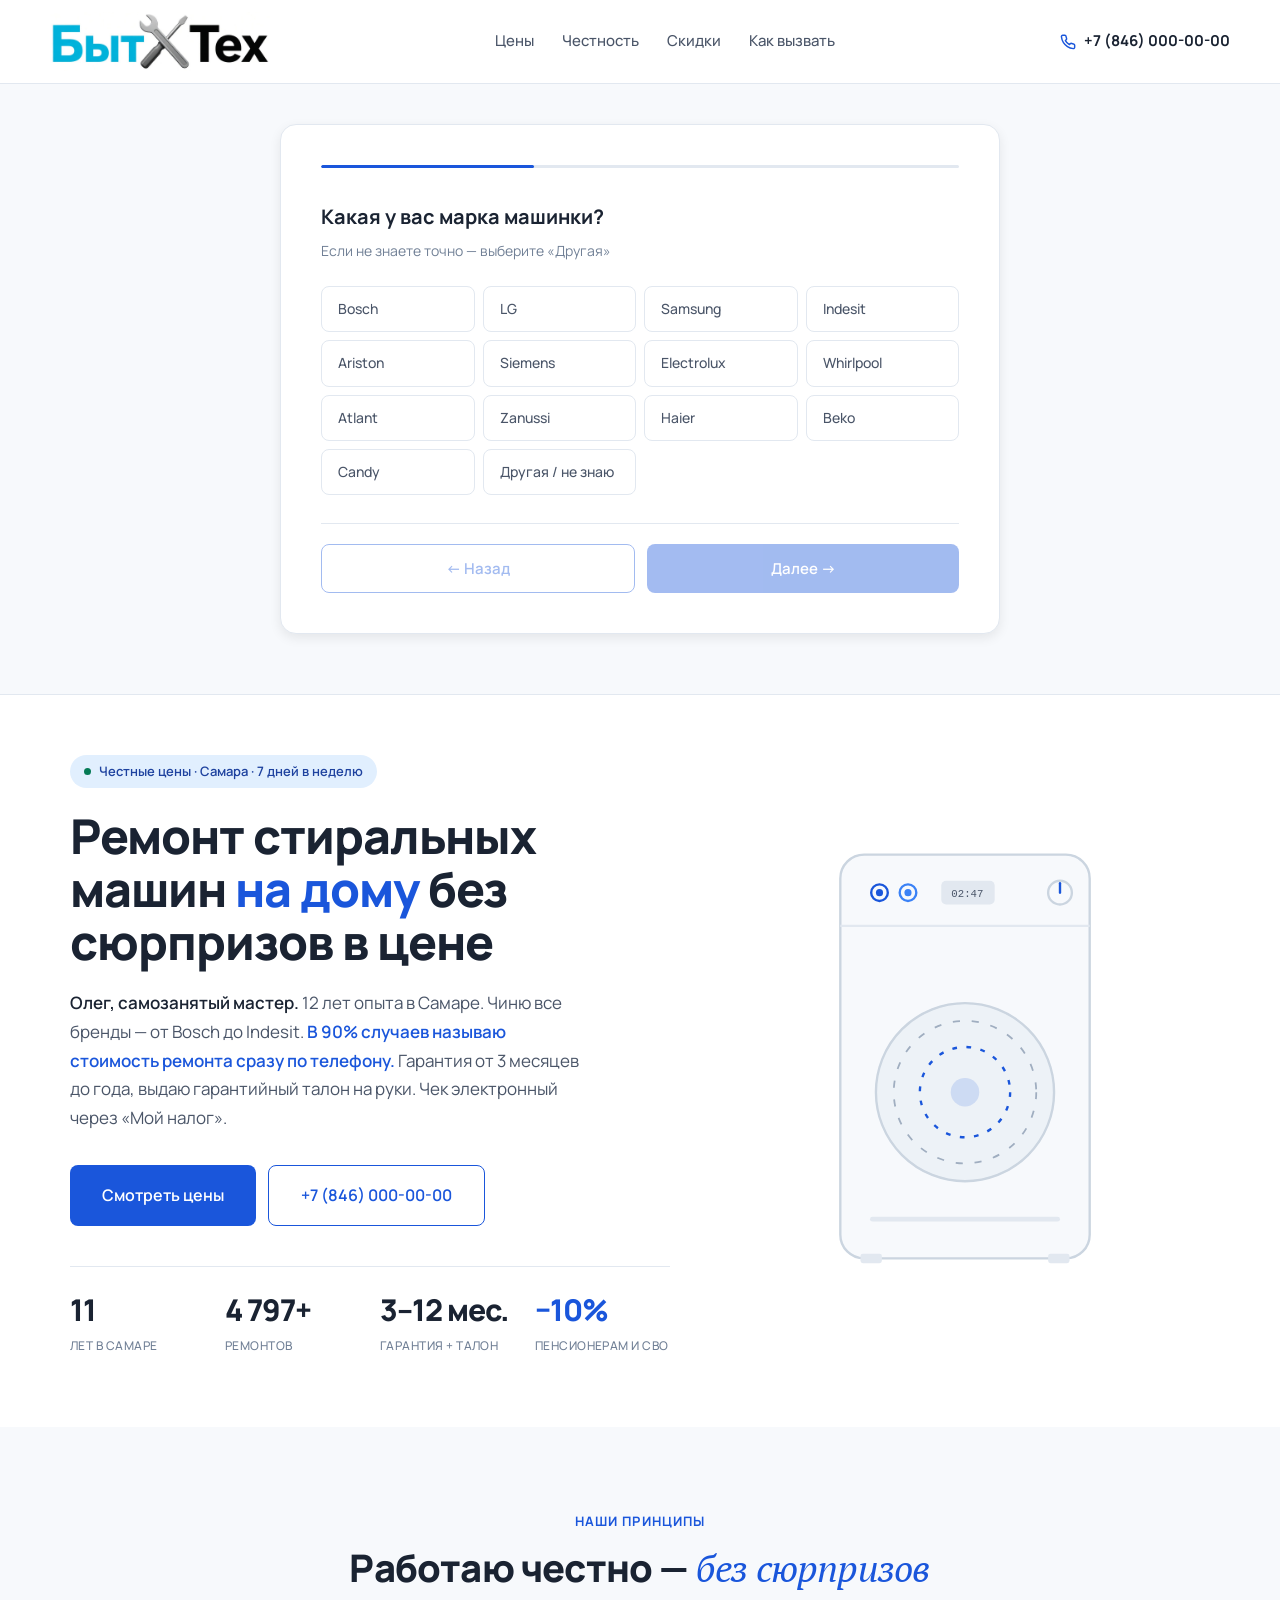
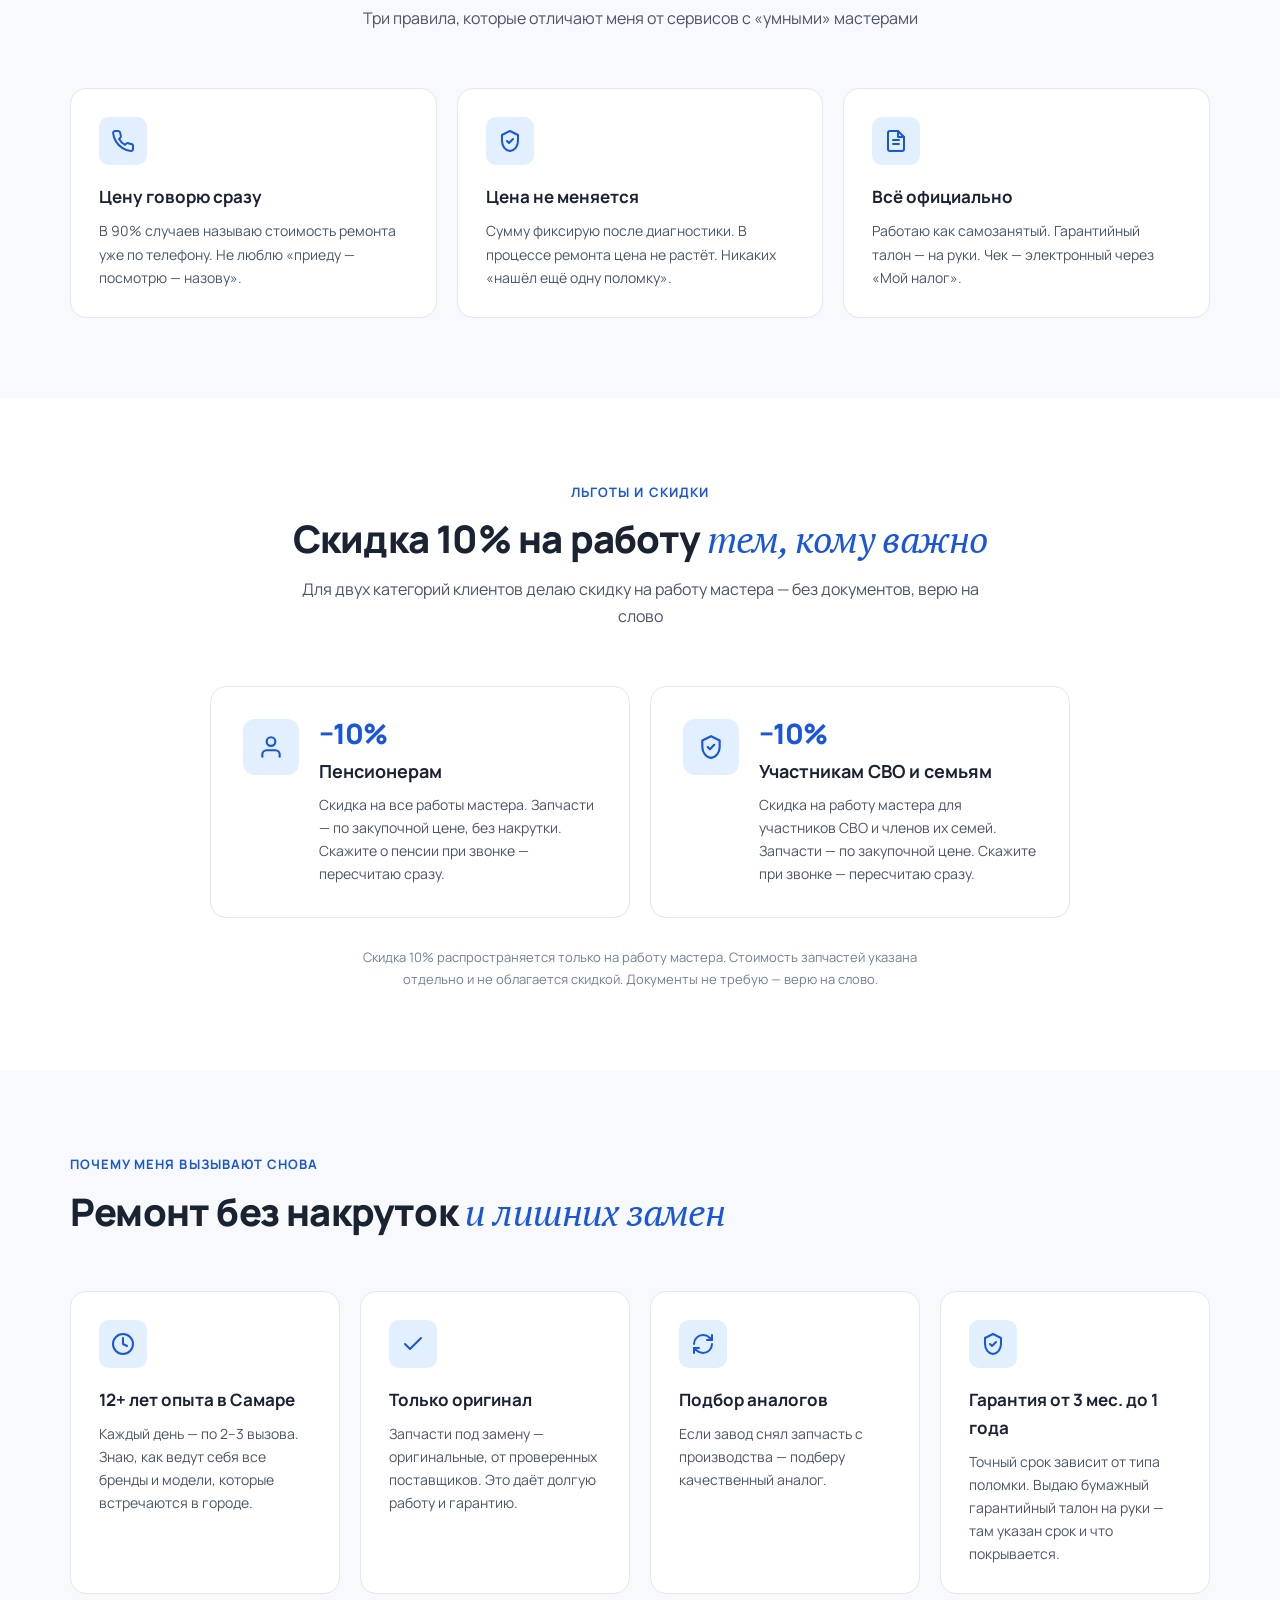
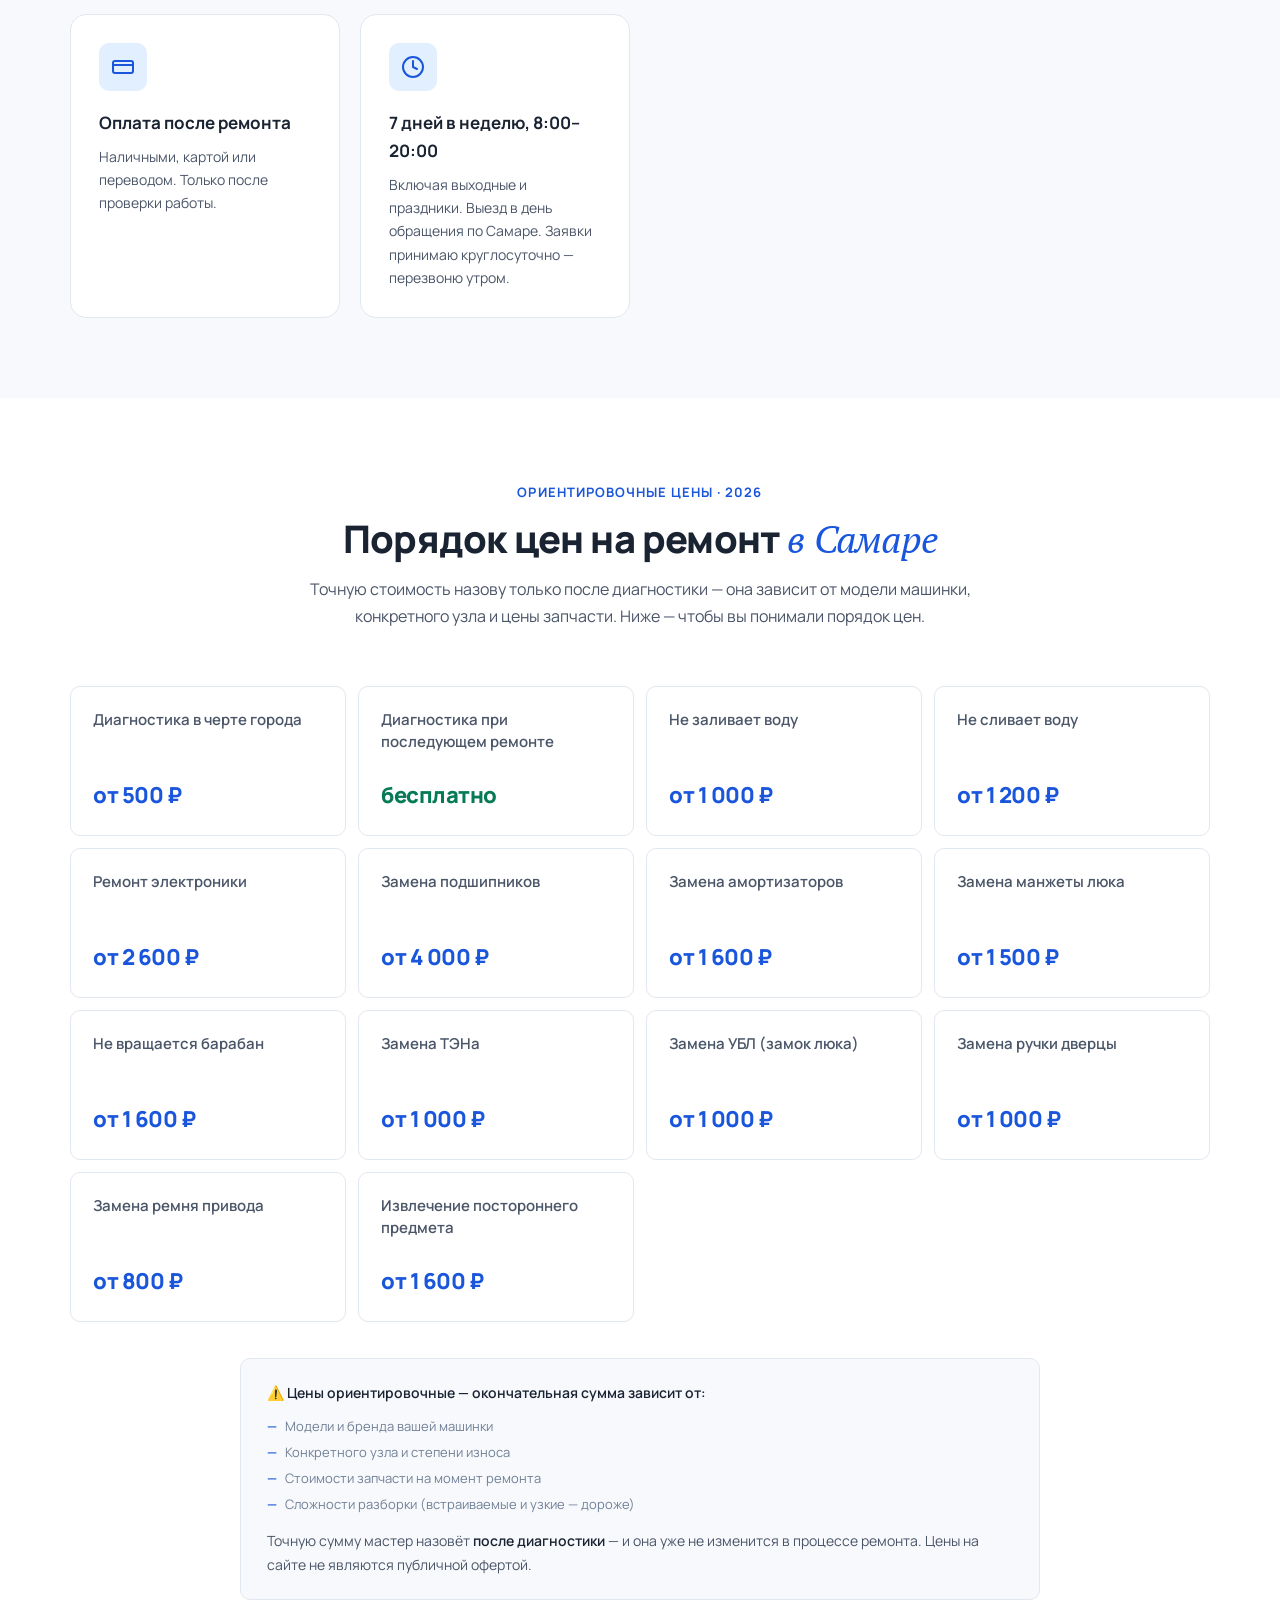
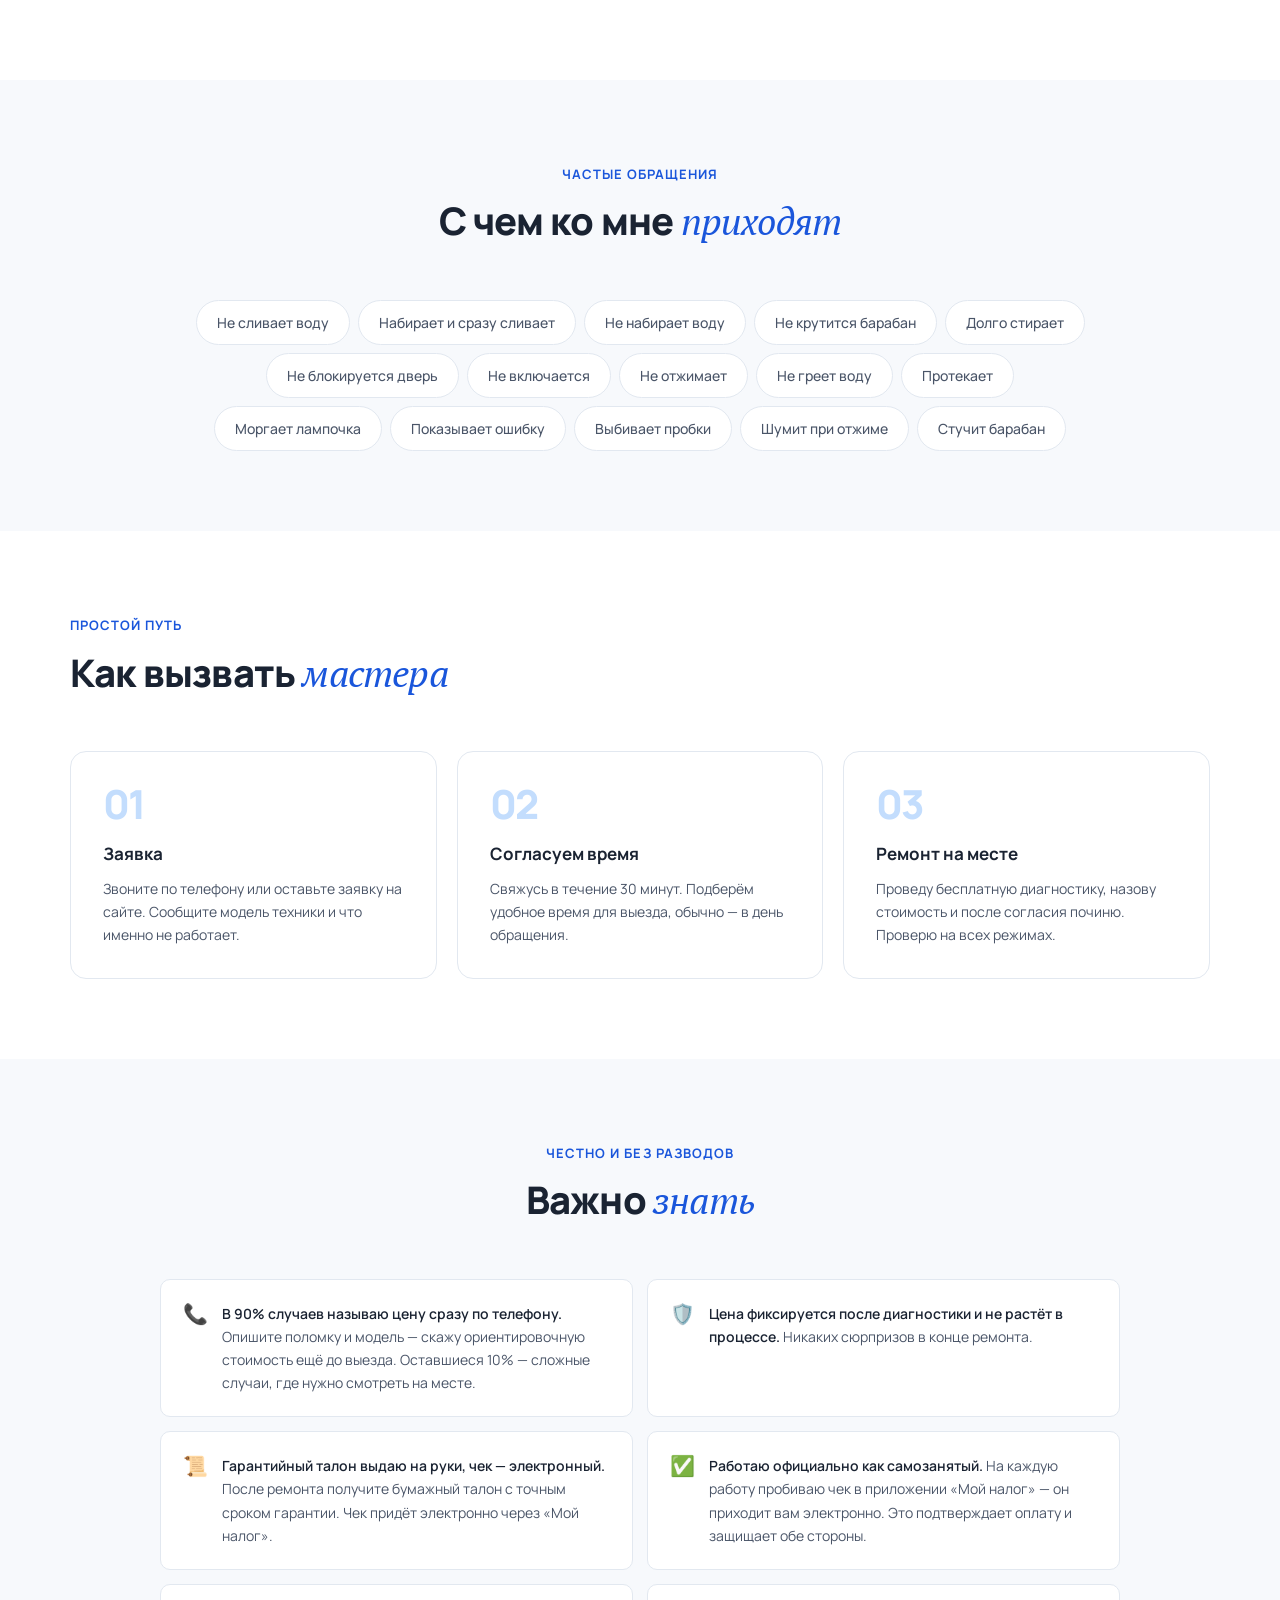
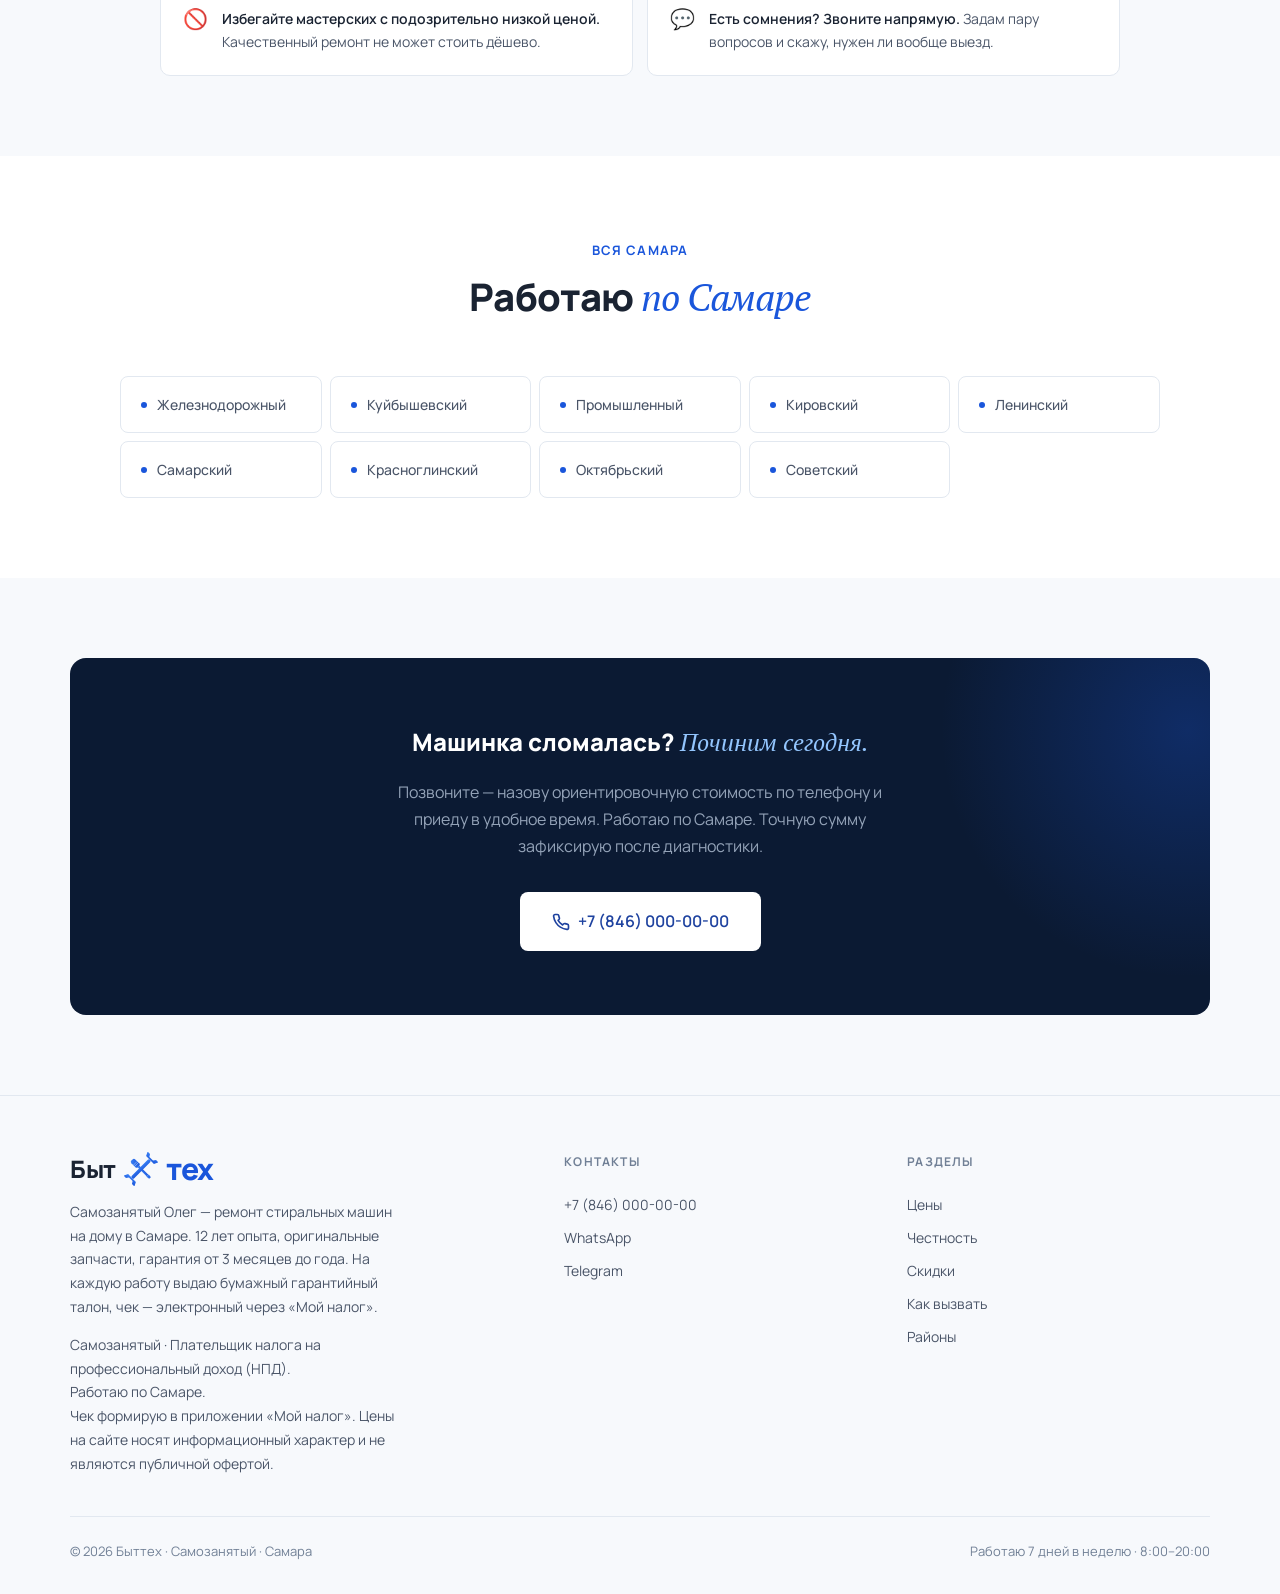
==== commit d86ca835: "Replace Bytteh header logo with supplied brand image" ====
--- a/bytteh/index.html
+++ b/bytteh/index.html
@@ -365,6 +365,9 @@
       transition-duration:.01ms !important}
     .reveal{opacity:1;transform:none}
   }
+
+  .header .header-brand-image{display:block;width:220px;height:auto;flex-shrink:0}
+  @media(max-width:520px){.header .header-brand-image{width:160px}}
 </style>
 </head>
 <body>
@@ -373,36 +376,9 @@
 <header class="header" id="header">
   <div class="container header-inner">
     <a href="#" class="logo" aria-label="Быттех — ремонт стиральных машин в Самаре">
-      <span class="logo-word logo">Быт</span>
-      <svg class="logo-icon" viewBox="0 0 40 40" fill="none" xmlns="http://www.w3.org/2000/svg" aria-hidden="true">
-        <defs>
-          <linearGradient id="lg-grad" x1="0" y1="0" x2="1" y2="1">
-            <stop offset="0" stop-color="#3b82f6"/>
-            <stop offset="1" stop-color="#1a56db"/>
-          </linearGradient>
-        </defs>
-        <!-- Отвертка (диагональ /) -->
-        <g transform="translate(20 20) rotate(-45)">
-          <!-- рукоятка -->
-          <rect x="-3.2" y="-15" width="6.4" height="11" rx="2.2" fill="url(#lg-grad)"/>
-          <line x1="-3.2" y1="-9.5" x2="3.2" y2="-9.5" stroke="#fff" stroke-width=".8" opacity=".55"/>
-          <line x1="-3.2" y1="-7.5" x2="3.2" y2="-7.5" stroke="#fff" stroke-width=".8" opacity=".55"/>
-          <!-- стержень -->
-          <rect x="-1.3" y="-4" width="2.6" height="15" fill="url(#lg-grad)"/>
-          <!-- жало -->
-          <path d="M -2 11 L 2 11 L 1.4 15 L -1.4 15 Z" fill="url(#lg-grad)"/>
-        </g>
-        <!-- Гаечный ключ (диагональ \ ) -->
-        <g transform="translate(20 20) rotate(45)">
-          <!-- тело -->
-          <rect x="-2" y="-15" width="4" height="30" rx="1.8" fill="url(#lg-grad)"/>
-          <!-- верхняя головка -->
-          <path d="M -6.5 -15 L 6.5 -15 L 9 -20 L 5 -20 L 3 -17 L -3 -17 L -5 -20 L -9 -20 Z" fill="url(#lg-grad)"/>
-          <!-- нижняя головка -->
-          <path d="M -6.5 15 L 6.5 15 L 9 20 L 5 20 L 3 17 L -3 17 L -5 20 L -9 20 Z" fill="url(#lg-grad)"/>
-        </g>
+      <svg class="header-brand-image" viewBox="60 235 1060 285" xmlns="http://www.w3.org/2000/svg" aria-hidden="true" focusable="false">
+        <image width="1168" height="784" href="[data-uri]" />
       </svg>
-      <span class="logo-word logo-word--teh">тех</span>
     </a>
     <nav class="header-nav">
       <a href="#prices">Цены</a>
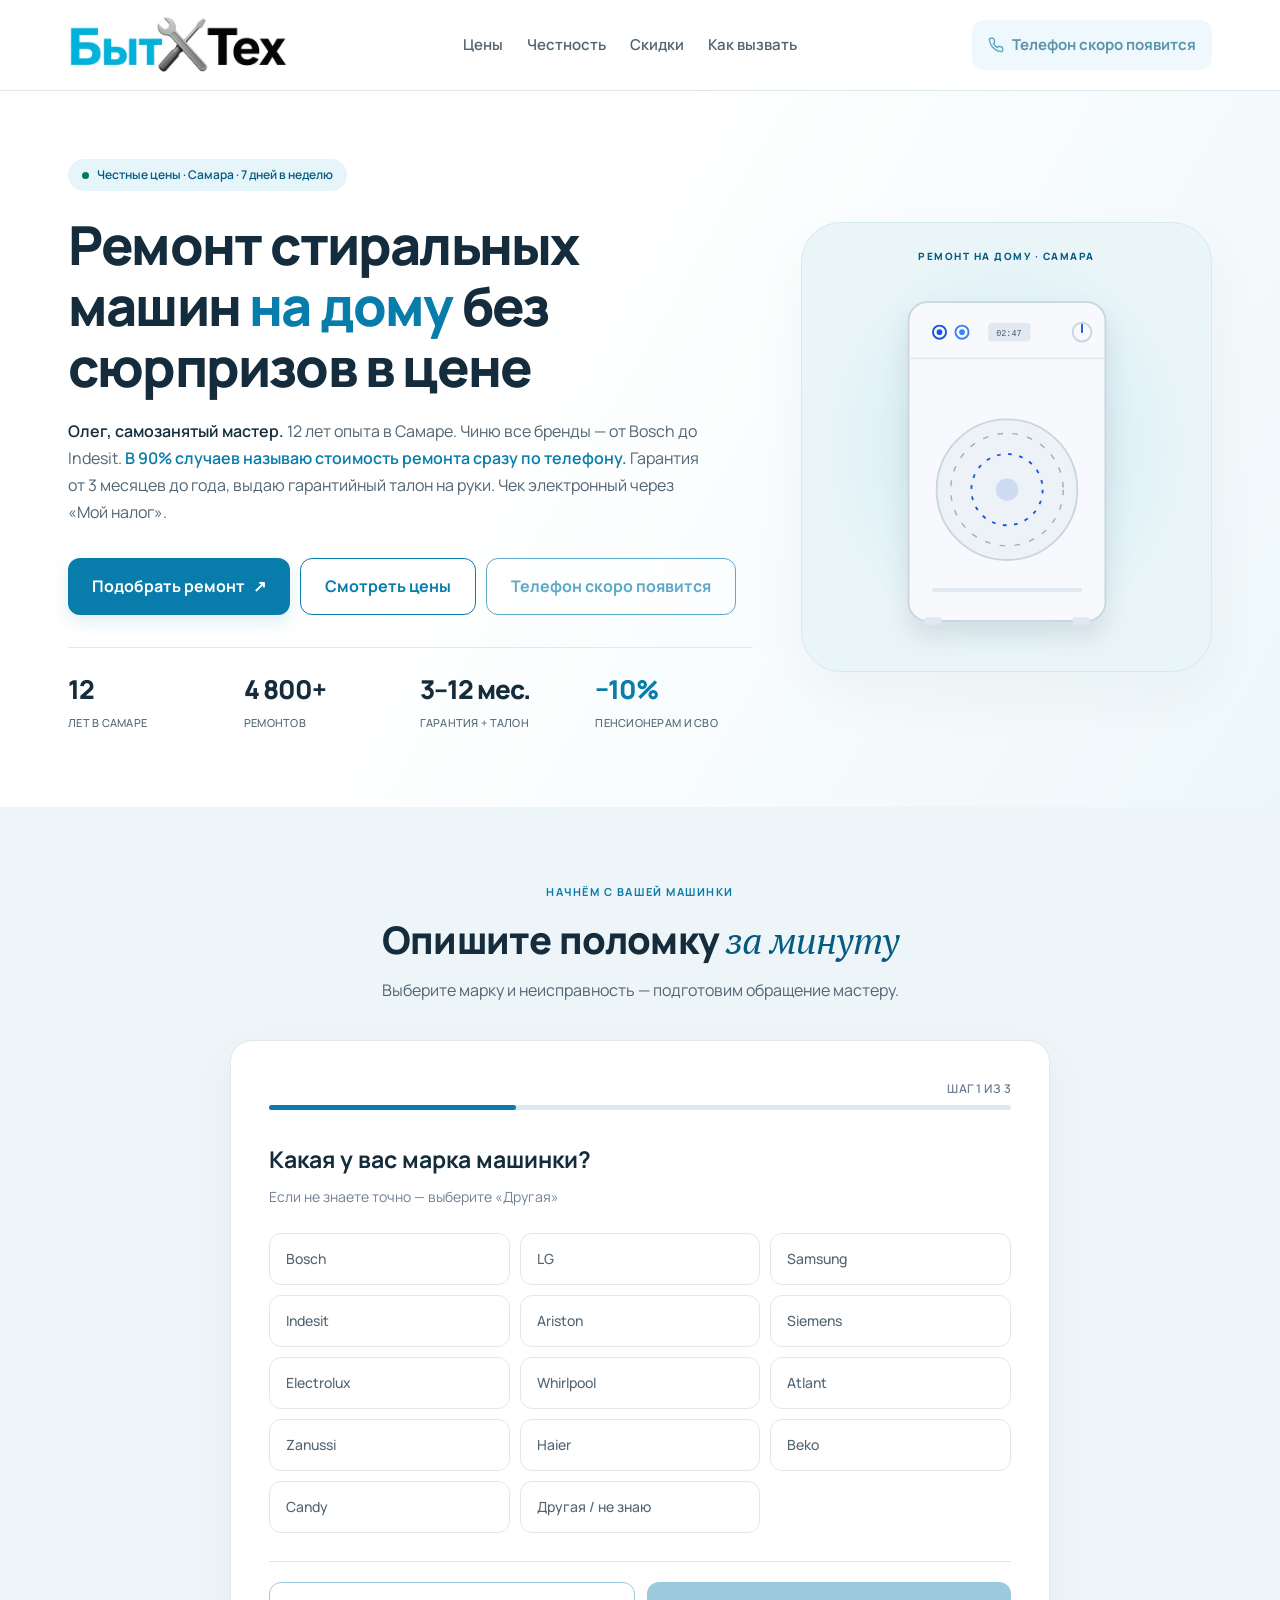
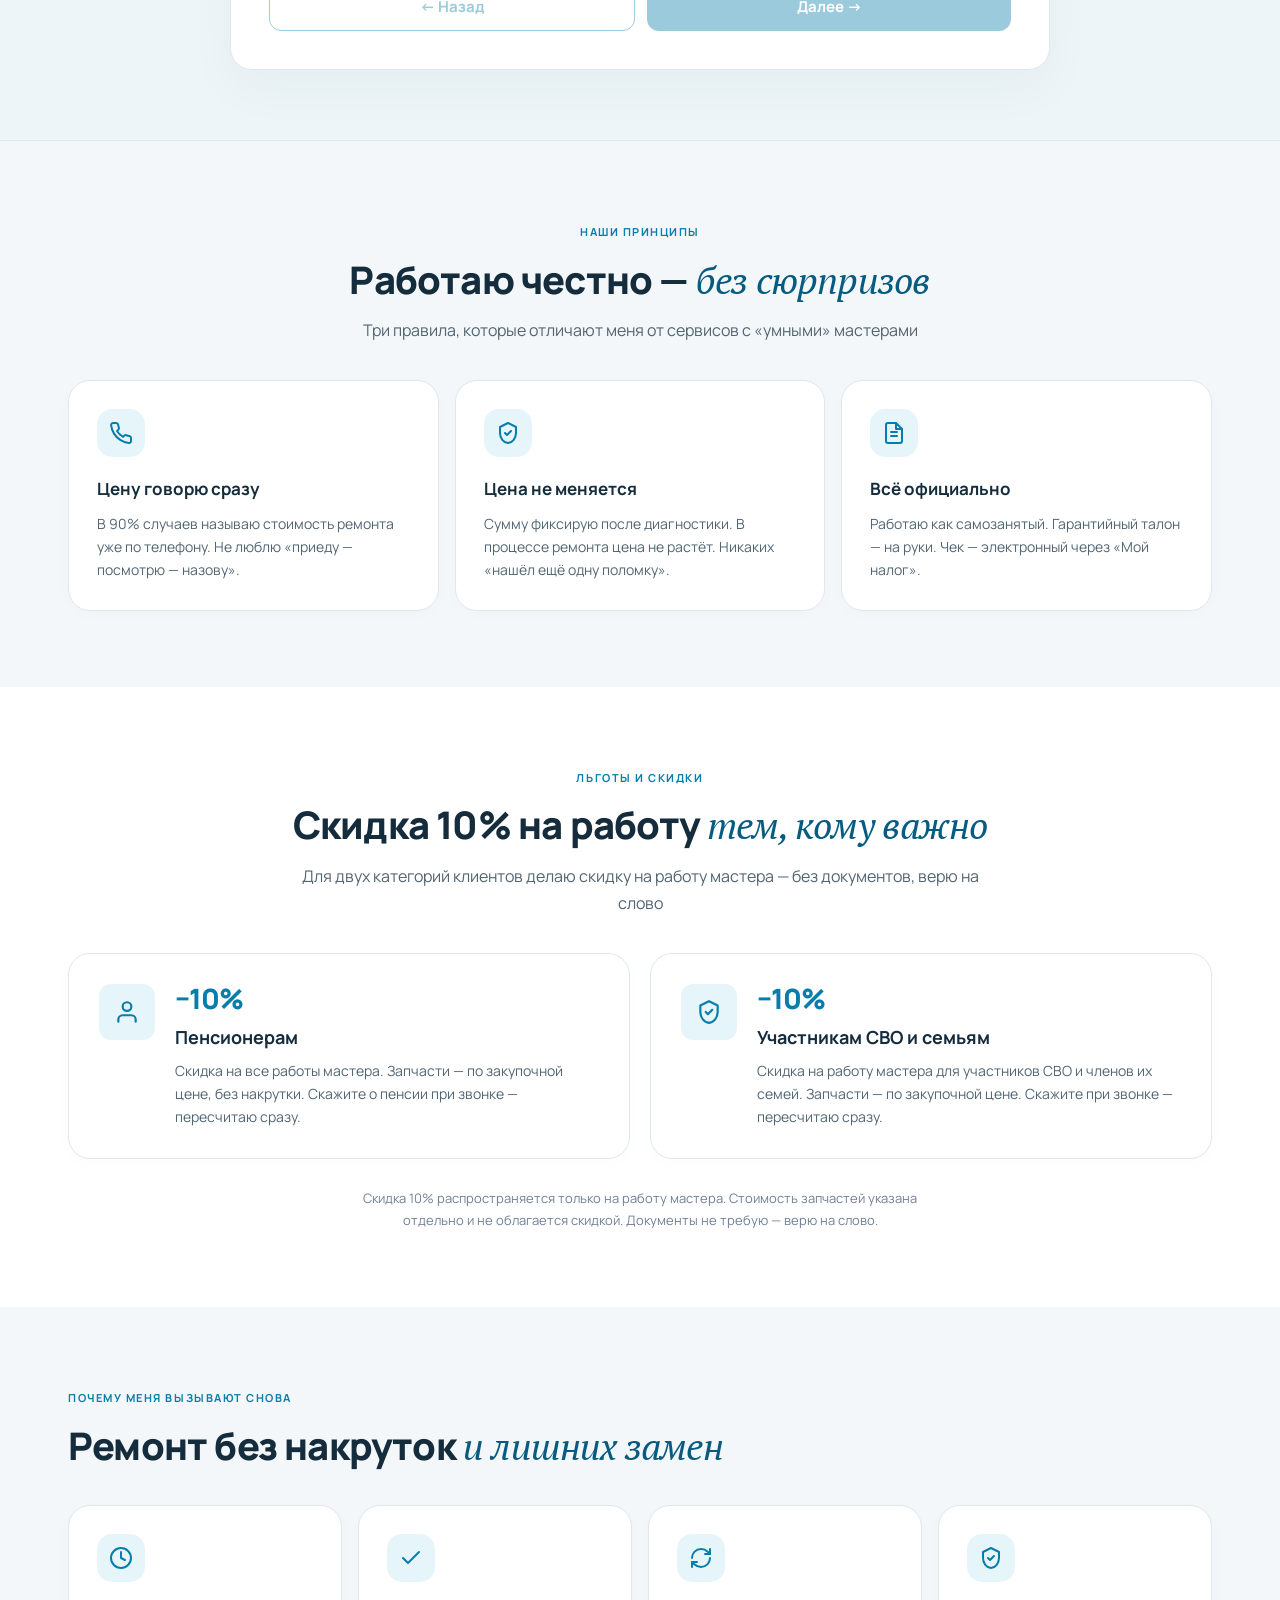
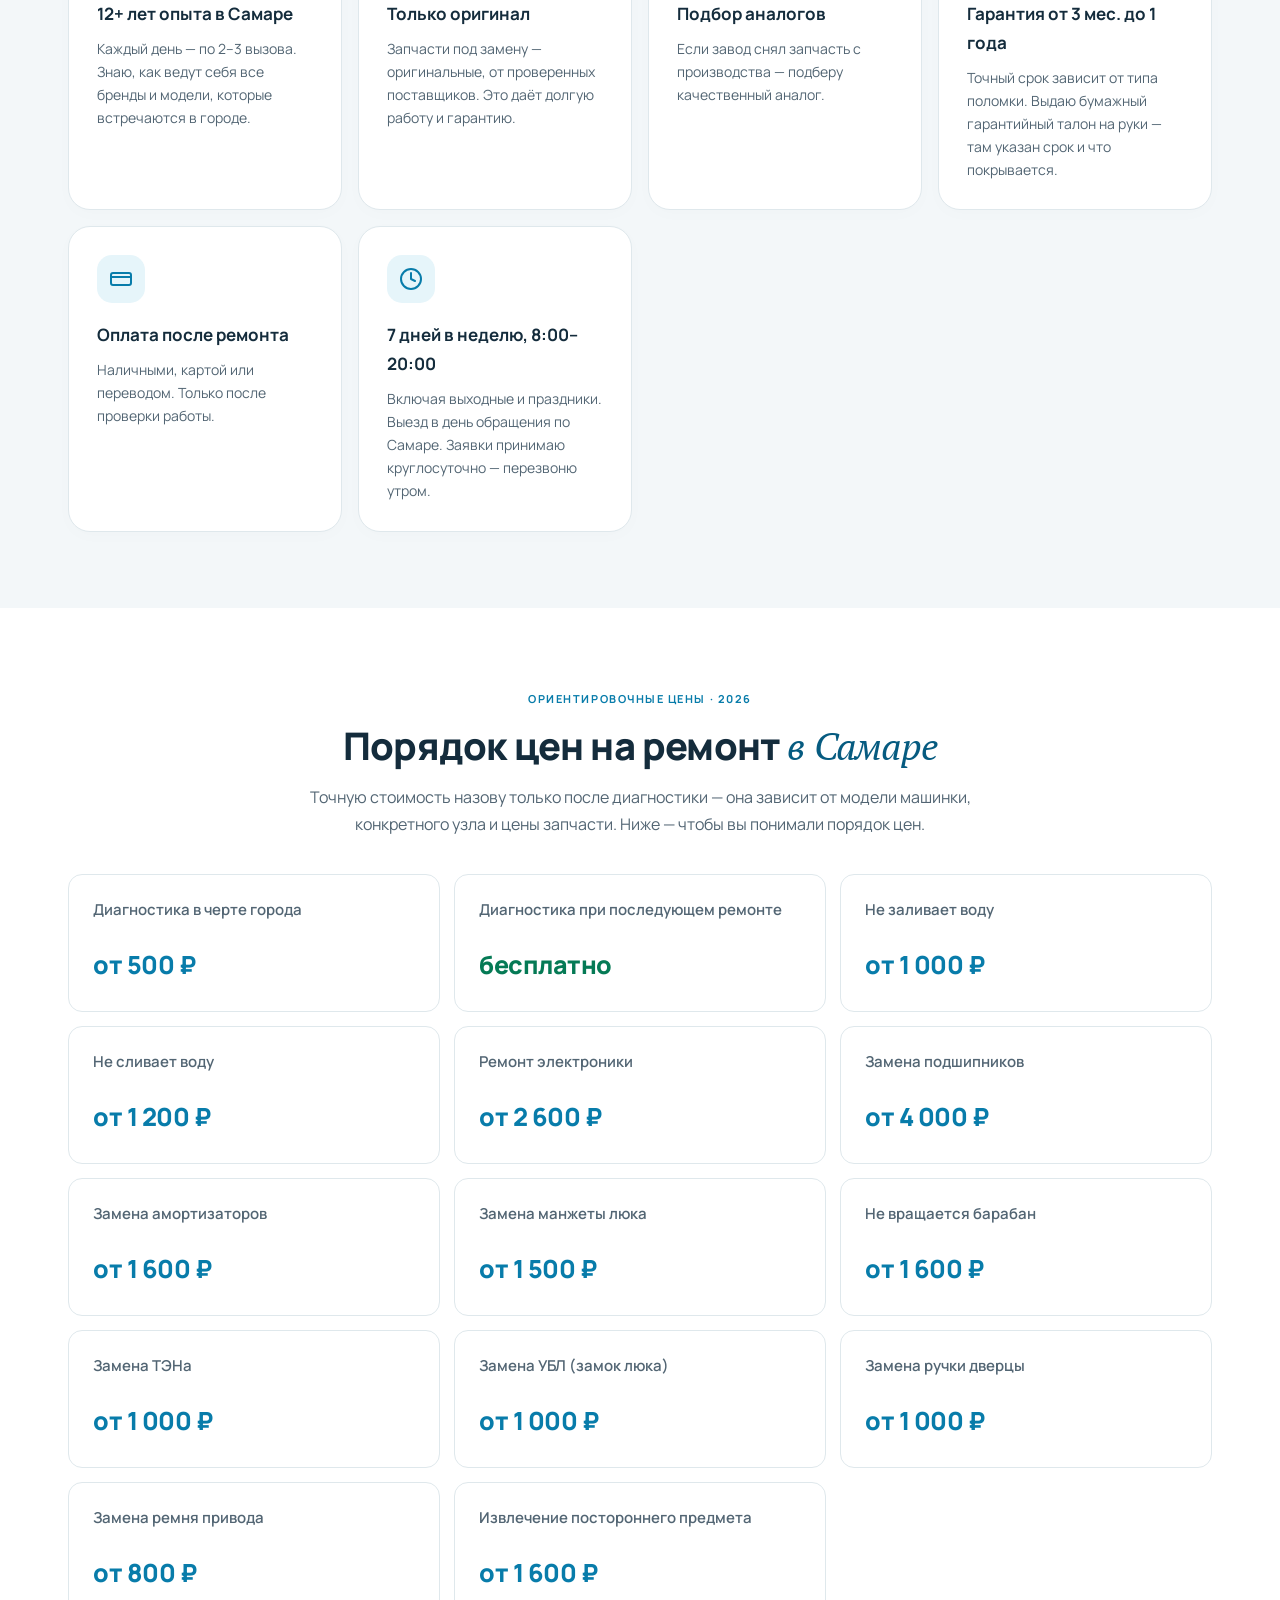
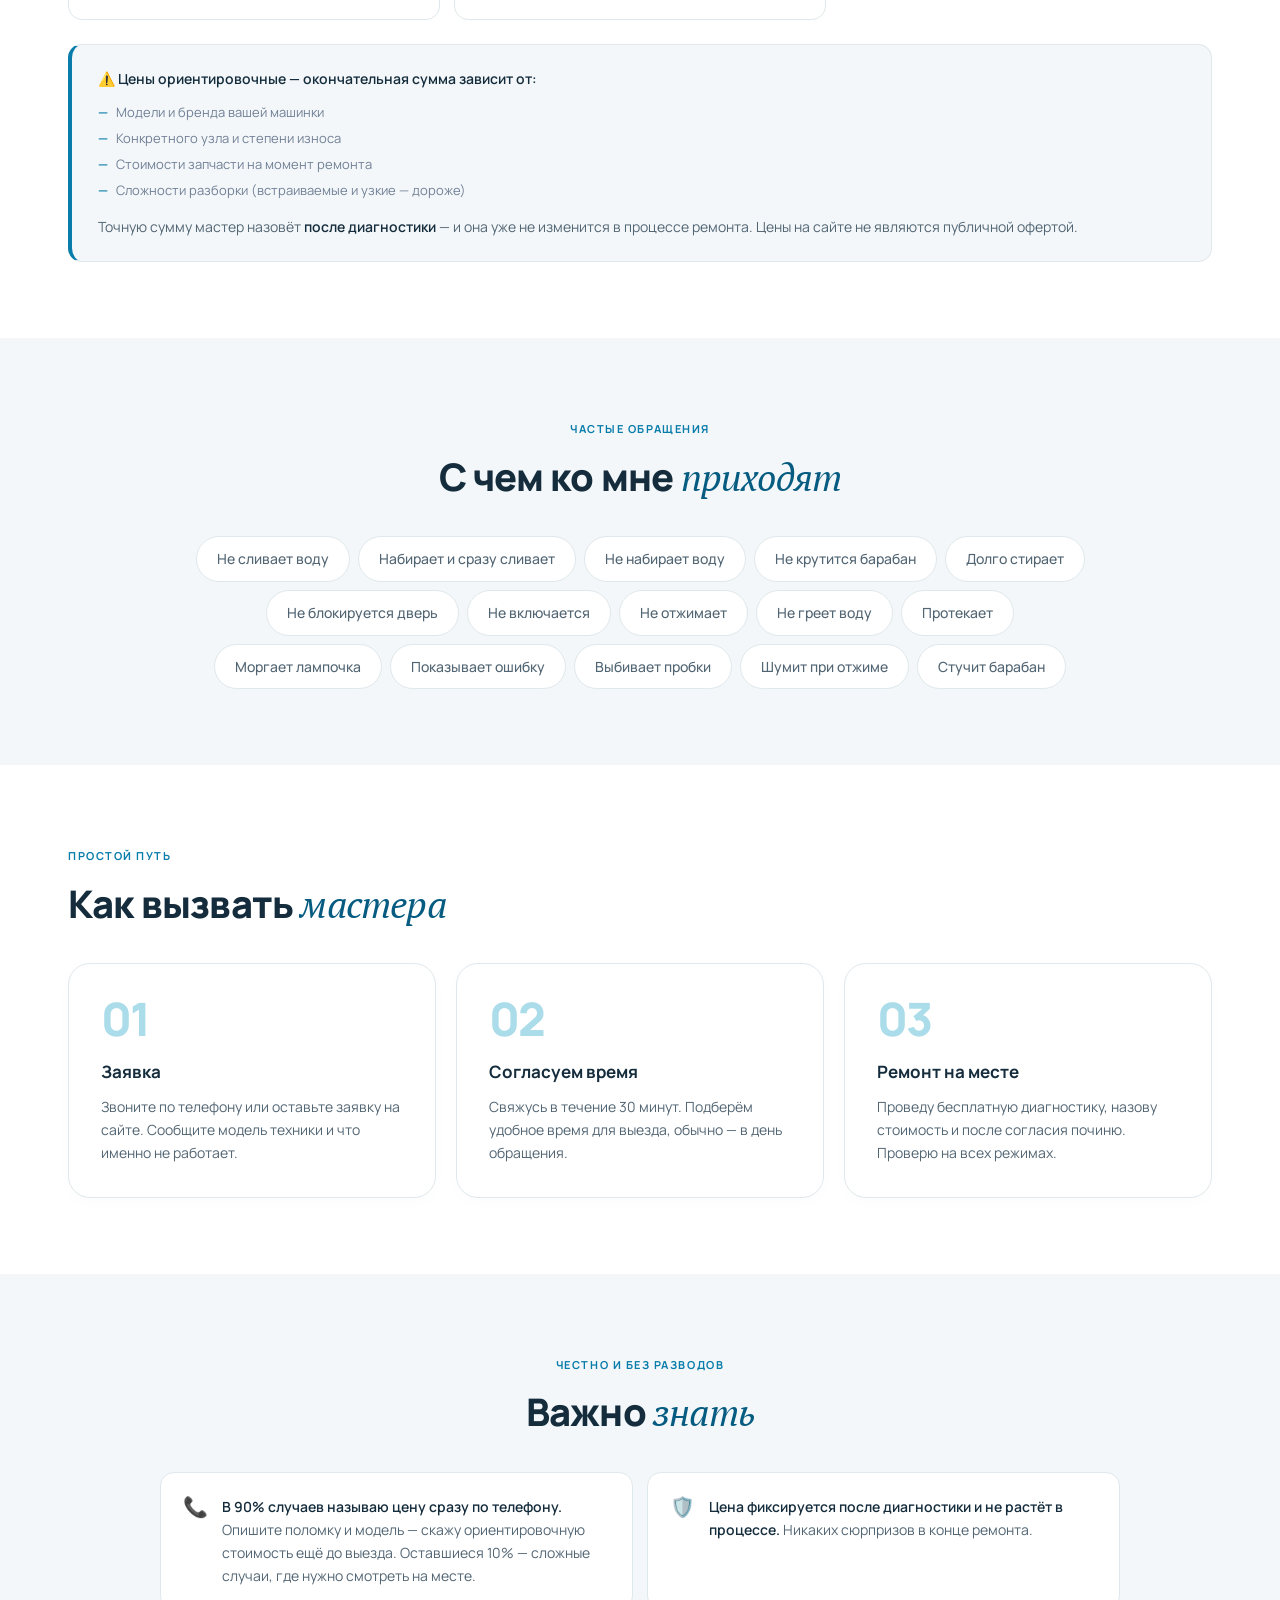
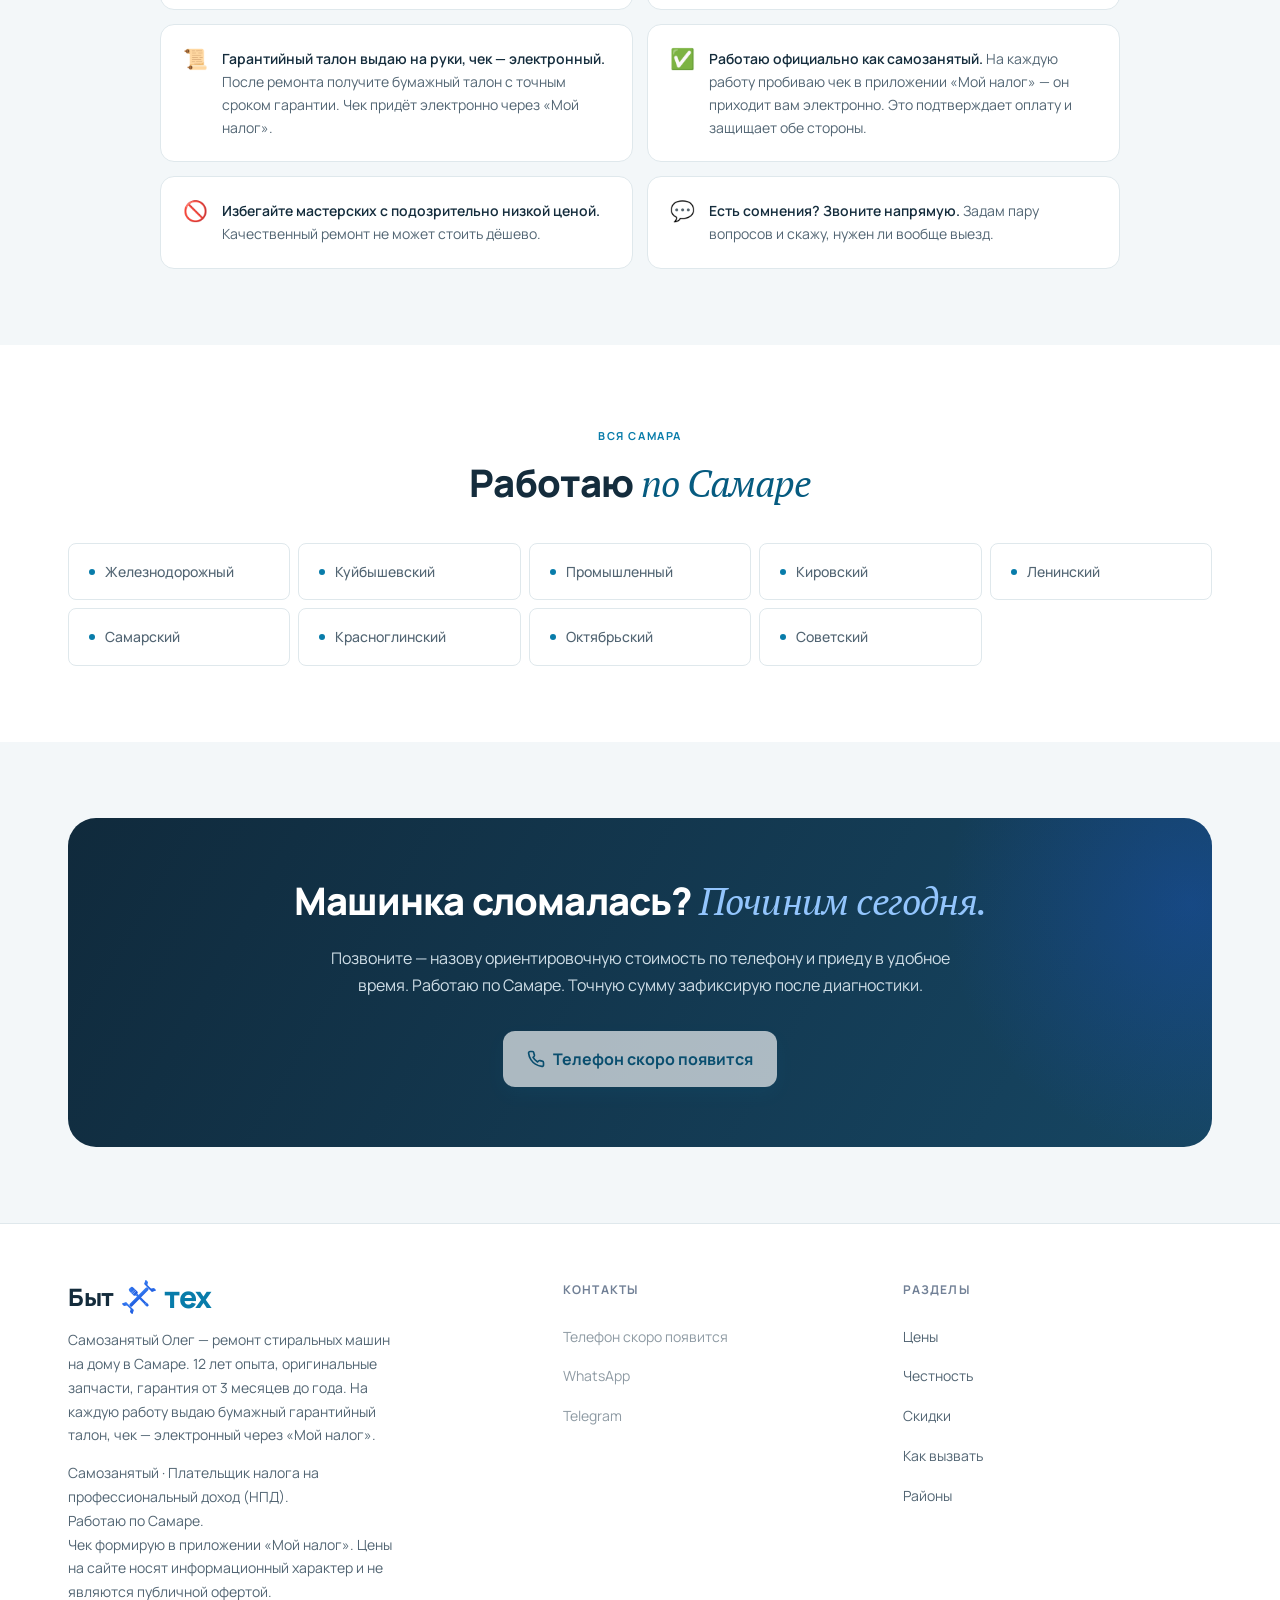
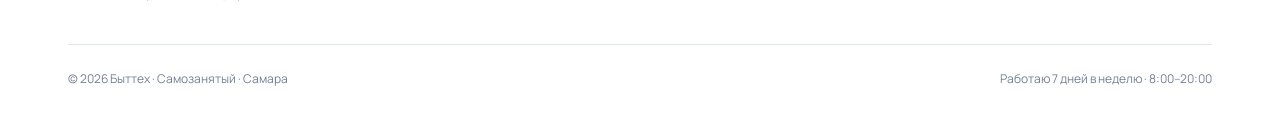
==== commit 11a3861e: "Polish Bytteh responsive layout, navigation and request preparation" ====
--- a/bytteh/index.html
+++ b/bytteh/index.html
@@ -318,8 +318,8 @@
     width:500px;height:500px;border-radius:50%;
     background:radial-gradient(circle,rgba(26,86,219,.3),transparent 70%);
     pointer-events:none}
-  .cta-wrap h2{font-size:clamp(26px,3.2vw-word,38px);font-weight:800;
---    letter-spacing:-.8px;linebyt-height:1.15;margin-bottom:16px;
+  .cta-wrap h2{font-size:clamp(26px,3.2vw,38px);font-weight:800;
+    letter-spacing:-.8px;line-height:1.15;margin-bottom:16px;
     position:relative}
   .cta-wrap h2 em{font-family:'PT Serif',serif;font-style:italic;
     font-weight:400;color:#93c5fd}
@@ -368,122 +368,64 @@
 
   .header .header-brand-image{display:block;width:220px;height:auto;flex-shrink:0}
   @media(max-width:520px){.header .header-brand-image{width:160px}}
+
+  /* Final layout and interaction polish */
+  :root{--blue:#087caa;--blue-dark:#065b80;--blue-light:#e6f5fa;--blue-mid:#abdce9;--bg-alt:#f3f7f9;--text:#142c3c;--text-2:#526573;--border:#dfE8ec;--radius:14px;--radius-lg:22px}
+  html{scroll-padding-top:100px}body{line-height:1.7}
+  .container{max-width:1200px;padding-inline:28px}
+  .skip-link{position:fixed;top:8px;left:8px;z-index:200;padding:12px;background:white;border:2px solid var(--blue);transform:translateY(-150%)}.skip-link:focus{transform:none}
+  :focus-visible{outline:3px solid #087caa;outline-offset:4px}
+  .header-inner{min-height:90px;gap:24px}.header-nav{gap:24px;font-weight:600}.header-nav a{padding:10px 0}.header-nav a.active{color:var(--blue)}
+  .header-phone{padding:12px 16px;background:var(--blue-light);border-radius:12px;color:var(--blue-dark);min-height:46px}
+  .menu-toggle{display:none;background:white;border:1px solid var(--border);border-radius:12px;width:46px;height:46px;cursor:pointer;padding:12px}.menu-toggle span{display:block;height:2px;background:var(--text);margin:4px 0}
+  .btn{min-height:48px;border-radius:12px;font-weight:700;white-space:normal;line-height:1.4;transition:background .2s,box-shadow .2s,transform .2s}.btn:hover:not(:disabled){transform:translateY(-2px)}.btn:active:not(:disabled){transform:translateY(0)}.btn-primary{box-shadow:0 7px 18px #087caa22}.btn:disabled{opacity:.45;cursor:not-allowed;box-shadow:none}.btn-outline{background:white}.btn-lg{min-height:56px;padding:16px 24px}
+  .hero{padding:68px 0 72px;background:linear-gradient(120deg,#fff 40%,#edf7fa)}.hero-grid{grid-template-columns:1.25fr .75fr;gap:48px}.hero h1{font-size:clamp(34px,4.2vw,54px);line-height:1.13;letter-spacing:-1.8px}.hero-lead{font-size:16px;max-width:640px}.hero-badge{font-size:12px;margin-bottom:24px}.hero-cta{gap:10px;margin-bottom:32px}.hero-cta .btn:last-child{flex-basis:auto}.hero-stats{gap:18px}.stat b{font-size:26px}.stat span{font-size:11px;letter-spacing:.025em;color:#526573}
+  .hero-visual{min-height:450px;background:radial-gradient(ellipse at center,#cceaf3 0%,#eaf5f8 65%);border:1px solid #d5e9ef;border-radius:40px;box-shadow:0 22px 60px #142c3c0a;padding:40px 24px 10px}.hero-visual svg{max-width:300px;filter:drop-shadow(0 15px 12px #142c3c1a)}.visual-caption{position:absolute;top:25px;left:0;right:0;text-align:center;font-size:10px;font-weight:800;letter-spacing:.15em;color:var(--blue-dark)}
+  .section{padding:76px 0}.section-head{margin-bottom:36px}.section-head h2{line-height:1.22}.section-label{font-size:11px;letter-spacing:.14em}.section-head h2 em{color:var(--blue-dark)}
+  .quiz-section{padding:70px 0;background:#edf5f8}.quiz-card{max-width:820px;padding:38px;box-shadow:0 18px 50px #142c3c0a}.quiz-progress{height:5px;overflow:visible;margin-top:26px;margin-bottom:30px}.quiz-count{top:-26px}.quiz-progress-fill{max-width:100%}.quiz-grid{grid-template-columns:repeat(3,minmax(0,1fr));gap:10px}.quiz-opt{min-height:52px;border-radius:12px}.quiz-opt.selected{box-shadow:inset 0 0 0 1px var(--blue)}.quiz-step h3{font-size:23px}.quiz-form{gap:8px}.quiz-form label{font-size:13px;font-weight:700;margin-top:8px}.quiz-form label span,.quiz-form small{font-weight:400;color:var(--text-2)}.quiz-form input,.quiz-form textarea{font-size:16px;border-radius:12px}.request-text{width:100%;resize:vertical;padding:16px;border:1px solid var(--border);border-radius:12px;font-family:inherit;font-size:14px;line-height:1.65;margin-bottom:14px}.quiz-success #copyStatus{min-height:28px;font-size:13px;margin:8px 0;color:var(--blue-dark)}.quiz-summary-row{align-items:center}
+  .feature,.step,.discount-card{box-shadow:0 4px 18px #142c3c04}.feature{padding:28px}.feature-icon{border-radius:15px}.features{gap:16px}.price-grid{grid-template-columns:repeat(3,minmax(0,1fr));gap:14px}.price-card{min-height:138px;padding:24px}.price-val{font-size:25px}.price-note{max-width:none;border-left:4px solid var(--blue);margin-top:24px}.discounts{max-width:none}.discount-card{padding:30px}.step-num{font-size:46px}.districts{max-width:none}.cta-wrap{padding:60px 40px;border-radius:28px;background:linear-gradient(120deg,#102a3c,#164663)}.cta-wrap h2{line-height:1.2;max-width:800px;margin:0 auto 20px}.cta-wrap p{color:#cfdee7;max-width:620px}.footer{background:white}.footer-col a{padding:8px 0}.footer-grid{gap:32px}.footer-bottom{font-size:12px}
+  .reveal{opacity:1;transform:none}.mobile-request{display:none}
+  a[aria-disabled="true"]{cursor:default;opacity:.65;pointer-events:none}.float-call[aria-disabled="true"]{display:none}
+  @media(max-width:640px){.mobile-request{right:20px}}
+  @media(max-width:1050px){.header-nav{gap:15px;font-size:13px}.header .header-brand-image{width:185px}.header-inner{gap:16px}.header-phone{font-size:13px;padding:12px}.hero-grid{gap:30px}.hero-visual{min-height:400px}.hero h1{font-size:44px}}
+  @media(max-width:900px){.header-inner{min-height:76px;flex-wrap:wrap;gap:10px}.header .logo{margin-right:auto}.menu-toggle{display:block;order:3}.header-phone{order:2}.header-nav{order:4;display:none;width:100%;padding:8px 0 16px;gap:8px;border-top:1px solid var(--border)}.header-nav.open{display:grid;grid-template-columns:1fr 1fr}.header-nav a{padding:12px;background:var(--bg-alt);border-radius:10px}.hero-grid{grid-template-columns:1fr}.hero-visual{order:0;min-height:300px;max-width:none;width:100%;margin:0}.hero-visual svg{max-width:210px}.hero{padding:40px 0 50px}.hero h1{font-size:clamp(34px,6vw,48px)}.hero-lead{max-width:none}.footer-grid{grid-template-columns:1.5fr 1fr 1fr}.float-call{bottom:calc(16px + env(safe-area-inset-bottom));right:18px}}
+  @media(max-width:640px){.container{padding-inline:20px}.section,.quiz-section{padding:48px 0}.section-head{margin-bottom:28px}.header .header-brand-image{width:155px}.header-phone span{display:none}.header-phone{width:44px;justify-content:center;padding:10px}.header-inner{min-height:70px}.hero h1{letter-spacing:-1px}.hero-badge{font-size:11px;padding:7px 11px}.hero-visual{min-height:260px;border-radius:24px}.hero-visual svg{max-width:185px}.hero-stats{grid-template-columns:1fr 1fr;gap:22px}.hero-cta{flex-direction:column}.hero-cta .btn{width:100%}.quiz-card{padding:26px 20px}.quiz-grid{grid-template-columns:1fr 1fr}.quiz-opt{font-size:13px;padding:12px}.quiz-step h3{font-size:20px}.quiz-nav{flex-direction:row}.quiz-nav .btn{padding:13px 15px}.price-grid{grid-template-columns:1fr 1fr;gap:10px}.price-card{min-height:155px;padding:18px}.price-card h3{font-size:13px}.price-val{font-size:22px}.features,.discounts,.steps,.warnings{grid-template-columns:1fr}.feature,.step{padding:24px}.discount-card{flex-direction:row;padding:24px;gap:14px}.discount-info h3{font-size:16px}.districts{grid-template-columns:1fr 1fr}.district{padding:14px 12px;font-size:12px}.footer-grid{grid-template-columns:1fr}.cta-wrap{padding:36px 22px}.cta-wrap .btn{width:100%;padding-inline:16px}.footer{padding-bottom:110px}.mobile-request{display:flex;align-items:center;justify-content:center;position:fixed;bottom:calc(18px + env(safe-area-inset-bottom));left:20px;right:90px;min-height:52px;border-radius:14px;background:var(--blue);color:white;font-size:14px;font-weight:700;z-index:90;box-shadow:0 8px 24px #142c3c33}.float-call{background:var(--bg-dark);width:52px;height:52px;bottom:calc(18px + env(safe-area-inset-bottom))}}
+  @media(max-width:360px){.container{padding-inline:16px}.header .header-brand-image{width:140px}.quiz-nav{flex-direction:column-reverse}.price-grid{grid-template-columns:1fr}.discount-card{flex-direction:column}}
+  @media(prefers-reduced-motion:reduce){html{scroll-behavior:auto}.btn:hover:not(:disabled),.feature:hover{transform:none}}
+
+
+  @media(max-width:640px){.mobile-request{right:20px}}
 </style>
 </head>
 <body>
+<a class="skip-link" href="#main">Перейти к содержанию</a>
 
 <!-- HEADER -->
 <header class="header" id="header">
   <div class="container header-inner">
-    <a href="#" class="logo" aria-label="Быттех — ремонт стиральных машин в Самаре">
+    <a href="#home" class="logo" aria-label="Быттех — ремонт стиральных машин в Самаре">
       <svg class="header-brand-image" viewBox="60 235 1060 285" xmlns="http://www.w3.org/2000/svg" aria-hidden="true" focusable="false">
         <image width="1168" height="784" href="[data-uri]" />
       </svg>
     </a>
-    <nav class="header-nav">
+    <button class="menu-toggle" type="button" aria-expanded="false" aria-controls="siteNav" aria-label="Открыть меню"><span></span><span></span><span></span></button>
+    <nav class="header-nav" id="siteNav" aria-label="Основная навигация">
       <a href="#prices">Цены</a>
       <a href="#honesty">Честность</a>
       <a href="#discounts">Скидки</a>
       <a href="#how">Как вызвать</a>
     </nav>
-    <a href="tel:+78460000000" class="header-phone">
+    <a  class="header-phone" aria-label="Позвонить мастеру" role="link" aria-disabled="true" title="Контакты мастера скоро появятся">
       <svg width="16" height="16" viewBox="0 0 24 24" fill="none" stroke="currentColor" stroke-width="2.2" stroke-linecap="round" stroke-linejoin="round">
         <path d="M22 16.92v3a2 2 0 0 1-2.18 2 19.79 19.79 0 0 1-8.63-3.07 19.5 19.5 0 0 1-6-6 19.79 19.79 0 0 1-3.07-8.67A2 2 0 0 1 4.11 2h3a2 2 0 0 1 2 1.72c.13.96.37 1.9.72 2.81a2 2 0 0 1-.45 2.11L8.09 9.91a16 16 0 0 0 6 6l1.27-1.27a2 2 0 0 1 2.11-.45c.9.35 1.85.59 2.81.72A2 2 0 0 1 22 16.92z"/>
       </svg>
-      <span>+7 (846) 000-00-00</span>
+      <span>Телефон скоро появится</span>
     </a>
   </div>
 </header>
 
-<!-- QUIZ -->
-<section class="quiz-section">
-  <div class="container">
-    <div class="quiz-card" id="quiz">
-      <div class="quiz-progress">
-        <span class="quiz-count" id="quizCount">Шаг 1 из 3</span>
-        <div class="quiz-progress-fill" id="quizProgress"></div>
-      </div>
-
-      <div class="quiz-step active" data-step="1">
-        <h3>Какая у вас марка машинки?</h3>
-        <p>Если не знаете точно — выберите «Другая»</p>
-        <div class="quiz-grid" data-field="brand">
-          <button type="button" class="quiz-opt" data-value="Bosch">Bosch</button>
-          <button type="button" class="quiz-opt" data-value="LG">LG</button>
-          <button type="button" class="quiz-opt" data-value="Samsung">Samsung</button>
-          <button type="button" class="quiz-opt" data-value="Indesit">Indesit</button>
-          <button type="button" class="quiz-opt" data-value="Ariston">Ariston</button>
-          <button type="button" class="quiz-opt" data-value="Siemens">Siemens</button>
-          <button type="button" class="quiz-opt" data-value="Electrolux">Electrolux</button>
-          <button type="button" class="quiz-opt" data-value="Whirlpool">Whirlpool</button>
-          <button type="button" class="quiz-opt" data-value="Atlant">Atlant</button>
-          <button type="button" class="quiz-opt" data-value="Zanussi">Zanussi</button>
-          <button type="button" class="quiz-opt" data-value="Haier">Haier</button>
-          <button type="button" class="quiz-opt" data-value="Beko">Beko</button>
-          <button type="button" class="quiz-opt" data-value="Candy">Candy</button>
-          <button type="button" class="quiz-opt" data-value="Другая">Другая / не знаю</button>
-        </div>
-      </div>
-
-      <div class="quiz-step" data-step="2">
-        <h3>Что случилось с машинкой?</h3>
-        <p>Выберите одну основную проблему</p>
-        <div class="quiz-grid" data-field="problem">
-          <button type="button" class="quiz-opt" data-value="Не сливает воду"><span class="emoji">💧</span>Не сливает воду</button>
-          <button type="button" class="quiz-opt" data-value="Не набирает воду"><span class="emoji">🚰</span>Не набирает воду</button>
-          <button type="button" class="quiz-opt" data-value="Не отжимает"><span class="emoji">🔄</span>Не отжимает</button>
-          <button type="button" class="quiz-opt" data-value="Не крутится барабан"><span class="emoji">🌀</span>Не крутится барабан</button>
-          <button type="button" class="quiz-opt" data-value="Не включается"><span class="emoji">⚡</span>Не включается</button>
-          <button type="button" class="quiz-opt" data-value="Не греет воду"><span class="emoji">🌡️</span>Не греет воду</button>
-          <button type="button" class="quiz-opt" data-value="Не открывается дверца"><span class="emoji">🚪</span>Не открывается дверца</button>
-          <button type="button" class="quiz-opt" data-value="Шумит при отжиме"><span class="emoji">🔊</span>Шумит при отжиме</button>
-          <button type="button" class="quiz-opt" data-value="Протекает"><span class="emoji">💦</span>Протекает</button>
-          <button type="button" class="quiz-opt" data-value="Показывает ошибку"><span class="emoji">❗</span>Показывает ошибку</button>
-          <button type="button" class="quiz-opt" data-value="Выбивает пробки"><span class="emoji">🔌</span>Выбивает пробки</button>
-          <button type="button" class="quiz-opt" data-value="Другое"><span class="emoji">❓</span>Другое / не знаю</button>
-        </div>
-      </div>
-
-      <div class="quiz-step" data-step="3">
-        <h3>Куда отправить расчёт?</h3>
-        <p>Перезвоню в течение 15 минут и назову цену</p>
-        <div class="quiz-form">
-          <input type="text" name="quizName" placeholder="Ваше имя" required />
-          <input type="tel" name="quizPhone" placeholder="Телефон" required />
-          <textarea name="quizComment" placeholder="Комментарий (необязательно)" rows="2"></textarea>
-        </div>
-      </div>
-
-      <div class="quiz-step" data-step="4">
-        <div class="quiz-success">
-          <div class="check">
-            <svg width="32" height="32" viewBox="0 0 24 24" fill="none" stroke="currentColor" stroke-width="2.5" stroke-linecap="round" stroke-linejoin="round">
-              <polyline points="20 6 9 17 4 12"/>
-            </svg>
-          </div>
-          <h3>Заявка отправлена!</h3>
-          <p style="color:var(--muted);margin-bottom:20px;font-size:14px">Мастер Олег перезвонит в течение 15 минут.</p>
-          <div class="quiz-summary">
-            <div class="quiz-summary-row"><span>Марка</span><span id="sumBrand">—</span></div>
-            <div class="quiz-summary-row"><span>Поломка</span><span id="sumProblem">—</span></div>
-            <div class="quiz-summary-row"><span>Диагностика</span><span style="color:var(--green)">Бесплатно</span></div>
-          </div>
-          <a href="tel:+78460000000" class="btn btn-primary btn-block" style="margin-top:8px">
-            Позвонить: +7 (846) 000-00-00
-          </a>
-        </div>
-      </div>
-
-      <div class="quiz-nav" id="quizNav">
-        <button type="button" class="btn btn-outline" id="quizBack" disabled>← Назад</button>
-        <button type="button" class="btn btn-primary" id="quizNext" disabled>Далее →</button>
-      </div>
-    </div>
-  </div>
-</section>
-
 <!-- HERO -->
-<section class="hero">
+<main id="main"><section class="hero" id="home">
   <div class="container hero-grid">
     <div>
       <span class="hero-badge">Честные цены · Самара · 7 дней в неделю</span>
@@ -495,18 +437,19 @@
         Чек электронный через «Мой налог».
       </p>
       <div class="hero-cta">
-        <a href="#prices" class="btn btn-primary btn-lg">Смотреть цены</a>
-        <a href="tel:+78460000000" class="btn btn-outline btn-lg">+7 (846) 000-00-00</a>
+        <a href="#estimate" class="btn btn-primary btn-lg">Подобрать ремонт <span aria-hidden="true">↗</span></a>
+        <a href="#prices" class="btn btn-outline btn-lg">Смотреть цены</a>
+        <a  class="btn btn-outline btn-lg" role="link" aria-disabled="true" title="Контакты мастера скоро появятся">Телефон скоро появится</a>
       </div>
       <div class="hero-stats">
-        <div class="stat"><b data-count="12">0</b><span>лет в Самаре</span></div>
-        <div class="stat"><b data-count="4800" data-suffix="+">0</b><span>ремонтов</span></div>
+        <div class="stat"><b data-count="12">12</b><span>лет в Самаре</span></div>
+        <div class="stat"><b data-count="4800" data-suffix="+">4 800+</b><span>ремонтов</span></div>
         <div class="stat"><b>3–12 мес.</b><span>гарантия + талон</span></div>
         <div class="stat"><b class="blue">−10%</b><span>пенсионерам и СВО</span></div>
       </div>
     </div>
 
-    <div class="hero-visual">
+    <div class="hero-visual" aria-hidden="true"><span class="visual-caption">РЕМОНТ НА ДОМУ · САМАРА</span>
       <svg viewBox="0 0 320 400" xmlns="http://www.w3.org/2000/svg" fill="none">
         <defs>
           <linearGradient id="machine-g" x1="0" y1="0" x2="1" y2="1">
@@ -536,6 +479,98 @@
   </div>
 </section>
 
+<!-- QUIZ -->
+<section class="quiz-section" id="estimate" aria-labelledby="estimateTitle">
+  <div class="container">
+    <div class="section-head center"><span class="section-label">Начнём с вашей машинки</span><h2 id="estimateTitle">Опишите поломку <em>за минуту</em></h2><p>Выберите марку и неисправность — подготовим обращение мастеру.</p></div>
+    <div class="quiz-card" id="quiz">
+      <div class="quiz-progress">
+        <span class="quiz-count" id="quizCount" role="status" aria-live="polite">Шаг 1 из 3</span>
+        <div class="quiz-progress-fill" id="quizProgress"></div>
+      </div>
+
+      <div class="quiz-step active" data-step="1">
+        <h3>Какая у вас марка машинки?</h3>
+        <p>Если не знаете точно — выберите «Другая»</p>
+        <div class="quiz-grid" data-field="brand">
+          <button type="button" class="quiz-opt" data-value="Bosch">Bosch</button>
+          <button type="button" class="quiz-opt" data-value="LG">LG</button>
+          <button type="button" class="quiz-opt" data-value="Samsung">Samsung</button>
+          <button type="button" class="quiz-opt" data-value="Indesit">Indesit</button>
+          <button type="button" class="quiz-opt" data-value="Ariston">Ariston</button>
+          <button type="button" class="quiz-opt" data-value="Siemens">Siemens</button>
+          <button type="button" class="quiz-opt" data-value="Electrolux">Electrolux</button>
+          <button type="button" class="quiz-opt" data-value="Whirlpool">Whirlpool</button>
+          <button type="button" class="quiz-opt" data-value="Atlant">Atlant</button>
+          <button type="button" class="quiz-opt" data-value="Zanussi">Zanussi</button>
+          <button type="button" class="quiz-opt" data-value="Haier">Haier</button>
+          <button type="button" class="quiz-opt" data-value="Beko">Beko</button>
+          <button type="button" class="quiz-opt" data-value="Candy">Candy</button>
+          <button type="button" class="quiz-opt" data-value="Другая">Другая / не знаю</button>
+        </div>
+      </div>
+
+      <div class="quiz-step" data-step="2">
+        <h3>Что случилось с машинкой?</h3>
+        <p>Выберите одну основную проблему</p>
+        <div class="quiz-grid" data-field="problem">
+          <button type="button" class="quiz-opt" data-value="Не сливает воду"><span class="emoji">💧</span>Не сливает воду</button>
+          <button type="button" class="quiz-opt" data-value="Не набирает воду"><span class="emoji">🚰</span>Не набирает воду</button>
+          <button type="button" class="quiz-opt" data-value="Не отжимает"><span class="emoji">🔄</span>Не отжимает</button>
+          <button type="button" class="quiz-opt" data-value="Не крутится барабан"><span class="emoji">🌀</span>Не крутится барабан</button>
+          <button type="button" class="quiz-opt" data-value="Не включается"><span class="emoji">⚡</span>Не включается</button>
+          <button type="button" class="quiz-opt" data-value="Не греет воду"><span class="emoji">🌡️</span>Не греет воду</button>
+          <button type="button" class="quiz-opt" data-value="Не открывается дверца"><span class="emoji">🚪</span>Не открывается дверца</button>
+          <button type="button" class="quiz-opt" data-value="Шумит при отжиме"><span class="emoji">🔊</span>Шумит при отжиме</button>
+          <button type="button" class="quiz-opt" data-value="Протекает"><span class="emoji">💦</span>Протекает</button>
+          <button type="button" class="quiz-opt" data-value="Показывает ошибку"><span class="emoji">❗</span>Показывает ошибку</button>
+          <button type="button" class="quiz-opt" data-value="Выбивает пробки"><span class="emoji">🔌</span>Выбивает пробки</button>
+          <button type="button" class="quiz-opt" data-value="Другое"><span class="emoji">❓</span>Другое / не знаю</button>
+        </div>
+      </div>
+
+      <div class="quiz-step" data-step="3">
+        <h3>Подготовим обращение мастеру</h3>
+        <p>Укажите контакты, затем скопируйте готовый текст для отправки мастеру.</p>
+        <div class="quiz-form">
+          <label for="quizName">Ваше имя</label><input id="quizName" type="text" name="quizName" autocomplete="given-name" maxlength="80" placeholder="Как к вам обращаться" required />
+          <label for="quizPhone">Телефон</label><input id="quizPhone" type="tel" name="quizPhone" autocomplete="tel" inputmode="tel" maxlength="25" placeholder="+7 (___) ___-__-__" aria-describedby="phoneHint" required /><small id="phoneHint">Введите номер с кодом страны, от 10 до 15 цифр.</small>
+          <label for="quizComment">Комментарий <span>(необязательно)</span></label><textarea id="quizComment" maxlength="1000" name="quizComment" placeholder="Комментарий (необязательно)" rows="2"></textarea>
+        </div>
+      </div>
+
+      <div class="quiz-step" data-step="4">
+        <div class="quiz-success">
+          <div class="check">
+            <svg width="32" height="32" viewBox="0 0 24 24" fill="none" stroke="currentColor" stroke-width="2.5" stroke-linecap="round" stroke-linejoin="round">
+              <polyline points="20 6 9 17 4 12"/>
+            </svg>
+          </div>
+          <h3>Обращение подготовлено</h3>
+          <p style="color:var(--muted);margin-bottom:20px;font-size:14px">Скопируйте текст и отправьте мастеру. Автоматически обращение не отправляется.</p>
+          <div class="quiz-summary">
+            <div class="quiz-summary-row"><span>Марка</span><span id="sumBrand">—</span></div>
+            <div class="quiz-summary-row"><span>Поломка</span><span id="sumProblem">—</span></div>
+            <div class="quiz-summary-row"><span>Диагностика</span><span style="color:var(--green)">Бесплатно при ремонте</span></div>
+          </div>
+          <textarea id="requestText" class="request-text" rows="6" readonly aria-label="Текст обращения"></textarea>
+          <button type="button" class="btn btn-primary btn-block" id="copyRequest">Скопировать обращение</button>
+          <p id="copyStatus" role="status" aria-live="polite"></p>
+          <button type="button" class="btn btn-outline btn-block" id="restartQuiz">Изменить ответы</button>
+          <a  class="btn btn-outline btn-block" style="margin-top:8px" role="link" aria-disabled="true" title="Контакты мастера скоро появятся">
+            Позвонить: Телефон скоро появится
+          </a>
+        </div>
+      </div>
+
+      <div class="quiz-nav" id="quizNav">
+        <button type="button" class="btn btn-outline" id="quizBack" disabled>← Назад</button>
+        <button type="button" class="btn btn-primary" id="quizNext" disabled>Далее →</button>
+      </div>
+    </div>
+  </div>
+</section>
+
 <!-- HONESTY -->
 <section class="section section-alt" id="honesty">
   <div class="container">
@@ -849,22 +884,23 @@
     <div class="cta-wrap reveal">
       <h2>Машинка сломалась? <em>Починим сегодня.</em></h2>
       <p>Позвоните — назову ориентировочную стоимость по телефону и приеду в удобное время. Работаю по Самаре. Точную сумму зафиксирую после диагностики.</p>
-      <a href="tel:+78460000000" class="btn btn-primary btn-lg">
+      <a  class="btn btn-primary btn-lg" role="link" aria-disabled="true" title="Контакты мастера скоро появятся">
         <svg width="18" height="18" viewBox="0 0 24 24" fill="none" stroke="currentColor" stroke-width="2.2" stroke-linecap="round" stroke-linejoin="round">
           <path d="M22 16.92v3a2 2 0 0 1-2.18 2 19.79 19.79 0 0 1-8.63-3.07 19.5 19.5 0 0 1-6-6 19.79 19.79 0 0 1-3.07-8.67A2 2 0 0 1 4.11 2h3a2 2 0 0 1 2 1.72c.13.96.37 1.9.72 2.81a2 2 0 0 1-.45 2.11L8.09 9.91a16 16 0 0 0 6 6l1.27-1.27a2 2 0 0 1 2.11-.45c.9.35 1.85.59 2.81.72A2 2 0 0 1 22 16.92z"/>
         </svg>
-        +7 (846) 000-00-00
+        Телефон скоро появится
       </a>
     </div>
   </div>
 </section>
 
+</main>
 <!-- FOOTER -->
 <footer class="footer">
   <div class="container">
     <div class="footer-grid">
       <div class="footer-brand">
-        <a href="#" class="logo" aria-label="Быттех">
+        <a href="#home" class="logo" aria-label="Быттех">
           <span class="logo-word logo-word--byt">Быт</span>
           <svg class="logo-icon" viewBox="0 0 40 40" fill="none" xmlns="http://www.w3.org/2000/svg" aria-hidden="true">
             <defs>
@@ -897,9 +933,9 @@
       </div>
       <div class="footer-col">
         <h5>Контакты</h5>
-        <a href="tel:+78460000000">+7 (846) 000-00-00</a>
-        <a href="https://wa.me/78460000000">WhatsApp</a>
-        <a href="https://t.me/oleg_samara">Telegram</a>
+        <a  role="link" aria-disabled="true" title="Контакты мастера скоро появятся">Телефон скоро появится</a>
+        <a  role="link" aria-disabled="true" title="Контакты мастера скоро появятся">WhatsApp</a>
+        <a  role="link" aria-disabled="true" title="Контакты мастера скоро появятся">Telegram</a>
       </div>
       <div class="footer-col">
         <h5>Разделы</h5>
@@ -917,7 +953,8 @@
   </div>
 </footer>
 
-<a href="tel:+78460000000" class="float-call" aria-label="Позвонить">
+<a href="#estimate" class="mobile-request">Подобрать ремонт ↗</a>
+<a  class="float-call" aria-label="Позвонить мастеру" role="link" aria-disabled="true" title="Контакты мастера скоро появятся">
   <svg width="24" height="24" viewBox="0 0 24 24" fill="none" stroke="currentColor" stroke-width="2.2" stroke-linecap="round" stroke-linejoin="round">
     <path d="M22 16.92v3a2 2 0 0 1-2.18 2 19.79 19.79 0 0 1-8.63-3.07 19.5 19.5 0 0 1-6-6 19.79 19.79 0 0 1-3.07-8.67A2 2 0 0 1 4.11 2h3a2 2 0 0 1 2 1.72c.13.96.37 1.9.72 2.81a2 2 0 0 1-.45 2.11L8.09 9.91a16 16 0 0 0 6 6l1.27-1.27a2 2 0 0 1 2.11-.45c.9.35 1.85.59 2.81.72A2 2 0 0 1 22 16.92z"/>
   </svg>
@@ -926,6 +963,13 @@
 <script>
   document.getElementById('year').textContent = new Date().getFullYear();
 
+  const menu = document.querySelector('.menu-toggle');
+  const siteNav = document.getElementById('siteNav');
+  function closeMenu(){siteNav.classList.remove('open'); menu.setAttribute('aria-expanded','false');menu.setAttribute('aria-label','Открыть меню');}
+  menu.addEventListener('click', () => {const open = siteNav.classList.toggle('open');menu.setAttribute('aria-expanded', String(open));menu.setAttribute('aria-label',open ? 'Закрыть меню' : 'Открыть меню');});
+  siteNav.querySelectorAll('a').forEach(a => a.addEventListener('click',closeMenu));
+  document.addEventListener('keydown', e => {if(e.key === 'Escape' && siteNav.classList.contains('open')){closeMenu();menu.focus();}});
+  document.addEventListener('click',e=>{if(!document.getElementById('header').contains(e.target))closeMenu();});
   const header = document.getElementById('header');
   window.addEventListener('scroll', () => {
     header.classList.toggle('scrolled', window.scrollY > 10);
@@ -945,7 +989,7 @@
       const el = e.target;
       const target = +el.dataset.count;
       const suffix = el.dataset.suffix || '';
-      const dur = 1400;
+      const dur = matchMedia('(prefers-reduced-motion: reduce)').matches ? 1 : 1400;
       const start = performance.now();
       (function tick(now){
         const p = Math.min((now - start) / dur, 1);
@@ -962,10 +1006,6 @@
     const quiz = document.getElementById('quiz');
     if (!quiz) return;
 
-    // ⬇️ ВСТАВЬ СВОИ ЗНАЧЕНИЯ
-    const BOT_TOKEN = 'ВСТАВЬ_ТОКЕН_БОТА';
-    const CHAT_ID = 'ВСТАВЬ_CHAT_ID';
-
     const steps = quiz.querySelectorAll('.quiz-step');
     const fill = document.getElementById('quizProgress');
     const count = document.getElementById('quizCount');
@@ -977,8 +1017,8 @@
     const answers = {brand:'', problem:'', name:'', phone:'', comment:''};
 
     function updateUI(){
-      steps.forEach(s => s.classList.toggle('active', +s.dataset.step === step));
-      fill.style.width = (step / 3 * 100) + '%';
+      steps.forEach(s => {const active = +s.dataset.step === step; s.classList.toggle('active', active); s.hidden = !active;});
+      fill.style.width = (Math.min(step, 3) / 3 * 100) + '%';
       count.textContent = step <= 3 ? `Шаг ${step} из 3` : 'Готово';
       btnBack.disabled = step === 1;
       btnBack.style.visibility = step === 4 ? 'hidden' : 'visible';
@@ -989,8 +1029,9 @@
       if (step === 3){
         const n = quiz.querySelector('[name="quizName"]').value.trim();
         const p = quiz.querySelector('[name="quizPhone"]').value.trim();
-        btnNext.disabled = !(n && p.length >= 6);
-        btnNext.textContent = 'Отправить заявку';
+        const digits = p.replace(/\D/g, '');
+        btnNext.disabled = !(n && /^[+\d\s()−-]+$/.test(p) && digits.length >= 10 && digits.length <= 15);
+        btnNext.textContent = 'Подготовить обращение';
       } else {
         btnNext.textContent = 'Далее →';
       }
@@ -998,9 +1039,11 @@
 
     quiz.querySelectorAll('.quiz-grid').forEach(grid => {
       grid.querySelectorAll('.quiz-opt').forEach(opt => {
+        opt.setAttribute('aria-pressed', 'false');
         opt.addEventListener('click', () => {
           grid.querySelectorAll('.quiz-opt').forEach(o => o.classList.remove('selected'));
           opt.classList.add('selected');
+          grid.querySelectorAll('.quiz-opt').forEach(o => o.setAttribute('aria-pressed', String(o === opt)));
           answers[grid.dataset.field] = opt.dataset.value;
           btnNext.disabled = false;
         });
@@ -1020,18 +1063,12 @@
         document.getElementById('sumBrand').textContent = answers.brand;
         document.getElementById('sumProblem').textContent = answers.problem;
 
-        const text = `🔧 <b>Новая заявка с сайта Быттех!</b>\n\n📱 <b>Марка:</b> ${answers.brand}\n❌ <b>Поломка:</b> ${answers.problem}\n👤 <b>Имя:</b> ${answers.name}\n📞 <b>Телефон:</b> ${answers.phone}\n💬 <b>Комментарий:</b> ${answers.comment || '—'}\n\n🌐 Источник: сайт Быттех`;
-
-        if (BOT_TOKEN !== 'ВСТАВЬ_ТОКЕН_БОТА' && CHAT_ID !== 'ВСТАВЬ_CHAT_ID') {
-          fetch(`https://api.telegram.org/bot${BOT_TOKEN}/sendMessage`, {
-            method:'POST',
-            headers:{'Content-Type':'application/json'},
-            body:JSON.stringify({chat_id:CHAT_ID, text, parse_mode:'HTML'})
-          }).catch(err => console.error(err));
-        } else {
-          console.log('Заявка (токены не заданы):', answers);
-        }
-
+        document.getElementById('requestText').value = `Здравствуйте, Олег! Нужен ремонт стиральной машины.
+Марка: ${answers.brand}
+Поломка: ${answers.problem}
+Имя: ${answers.name}
+Телефон: ${answers.phone}
+Комментарий: ${answers.comment || '—'}`;
         step = 4;
         updateUI();
         return;
@@ -1043,6 +1080,13 @@
       if (step > 1) { step--; updateUI(); }
     });
 
+    document.getElementById('copyRequest').addEventListener('click', async () => {
+      const field = document.getElementById('requestText');
+      const status = document.getElementById('copyStatus');
+      try { await navigator.clipboard.writeText(field.value); status.textContent = 'Скопировано. Отправьте текст мастеру в сообщении.'; }
+      catch { field.focus(); field.select(); status.textContent = 'Выделили текст — скопируйте его вручную.'; }
+    });
+    document.getElementById('restartQuiz').addEventListener('click', () => { step = 1; updateUI(); });
     updateUI();
   })();
 </script>
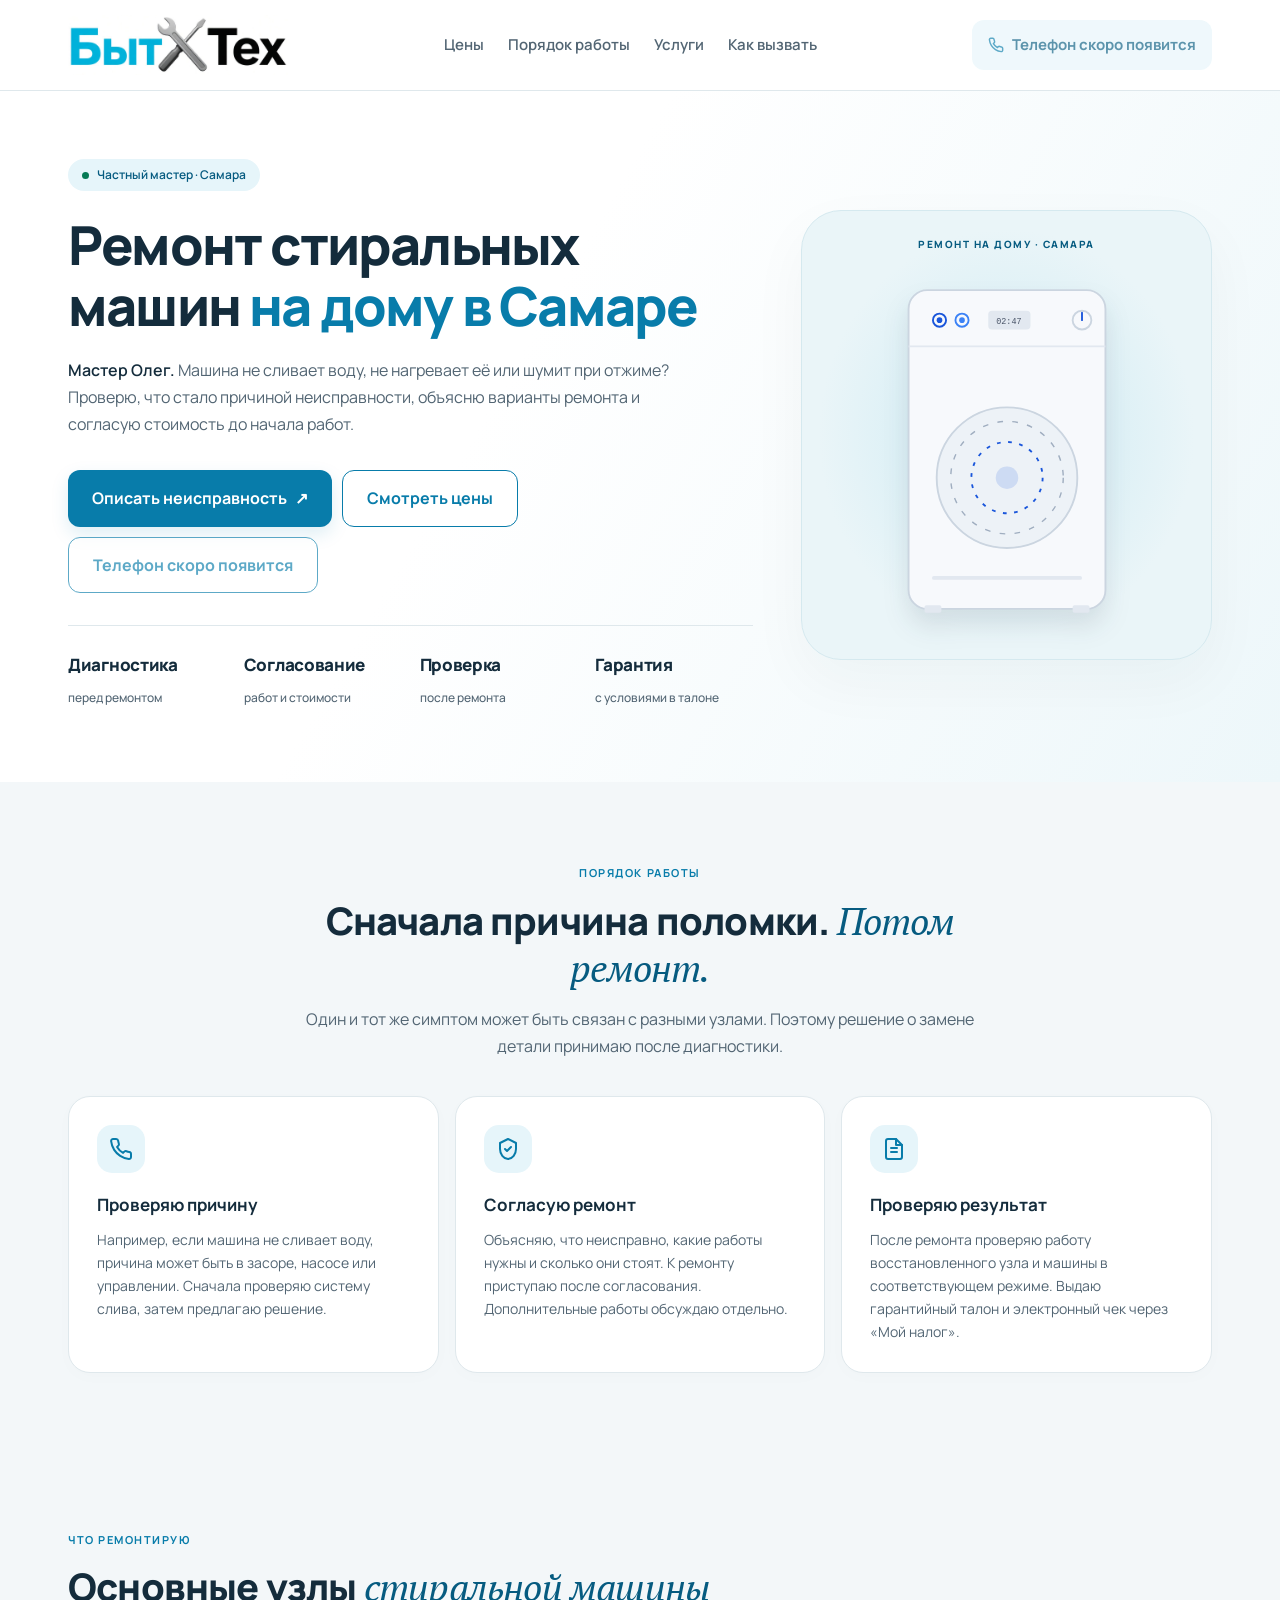
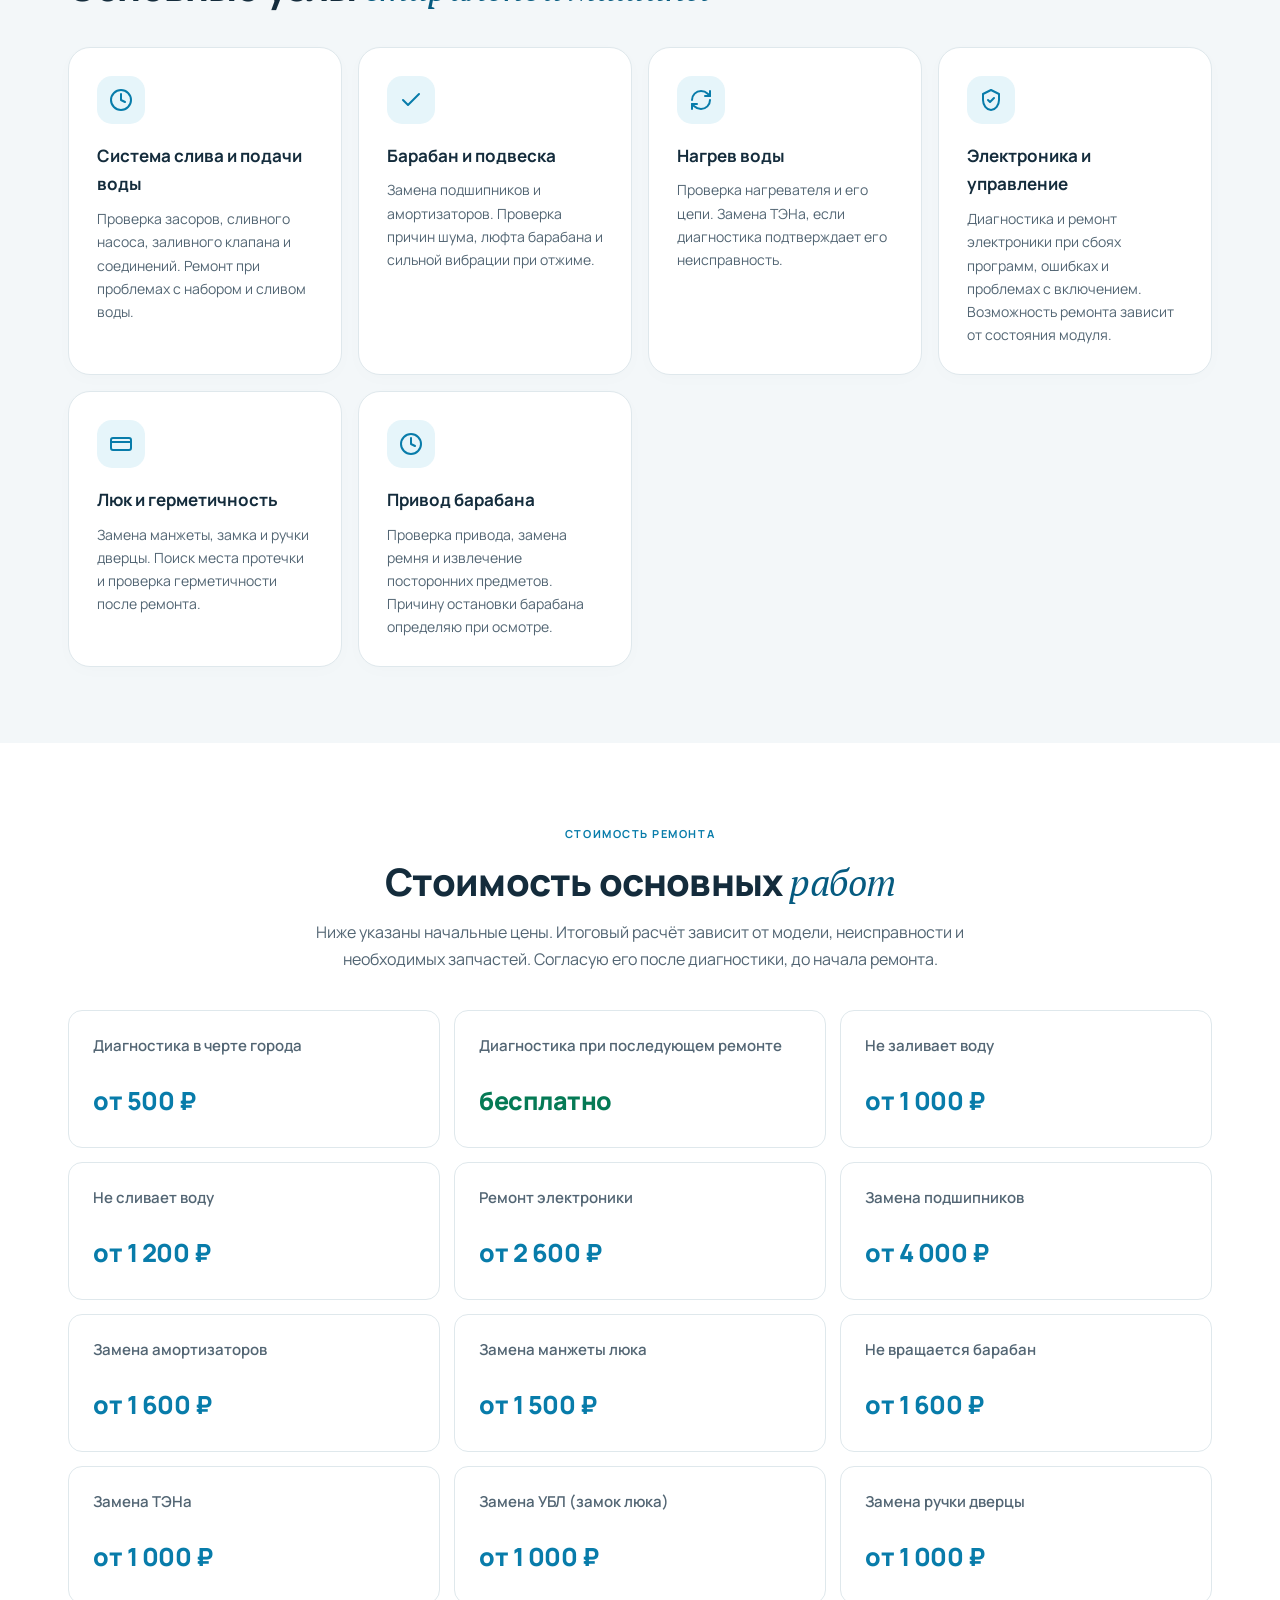
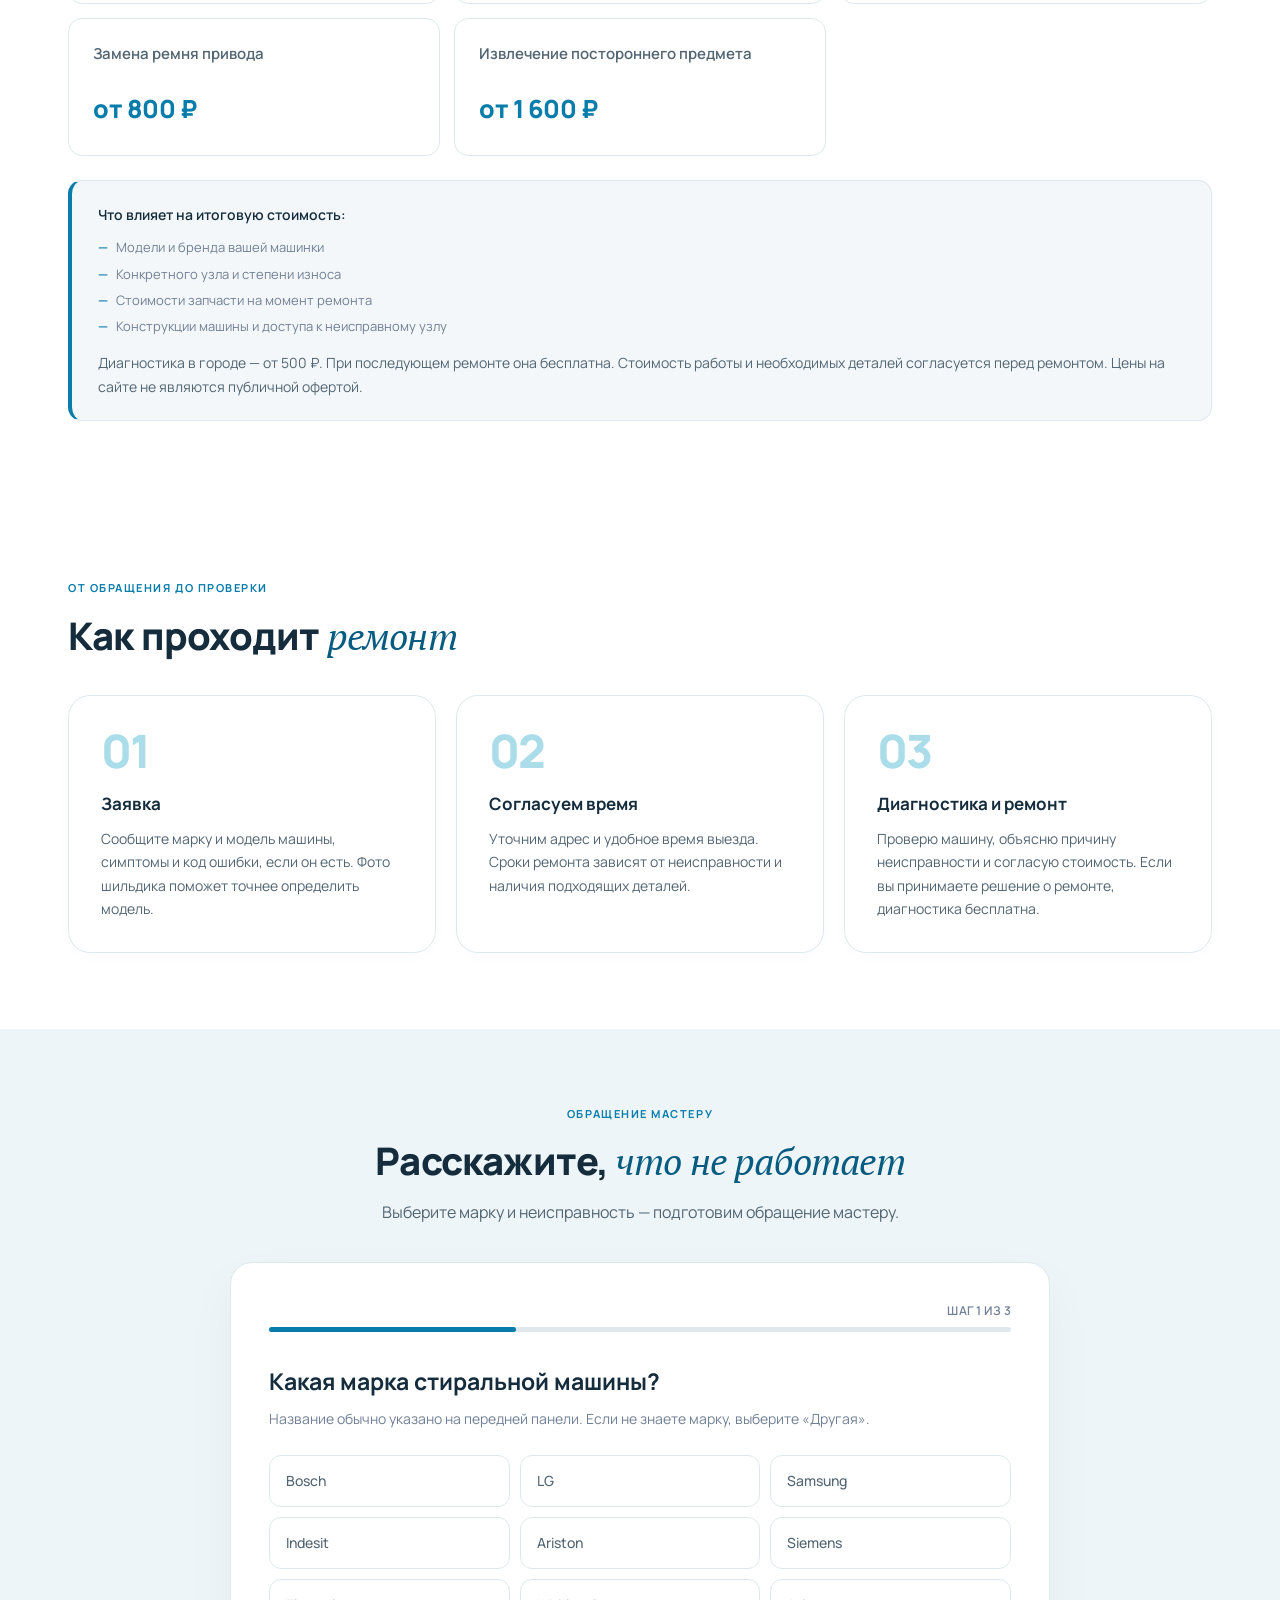
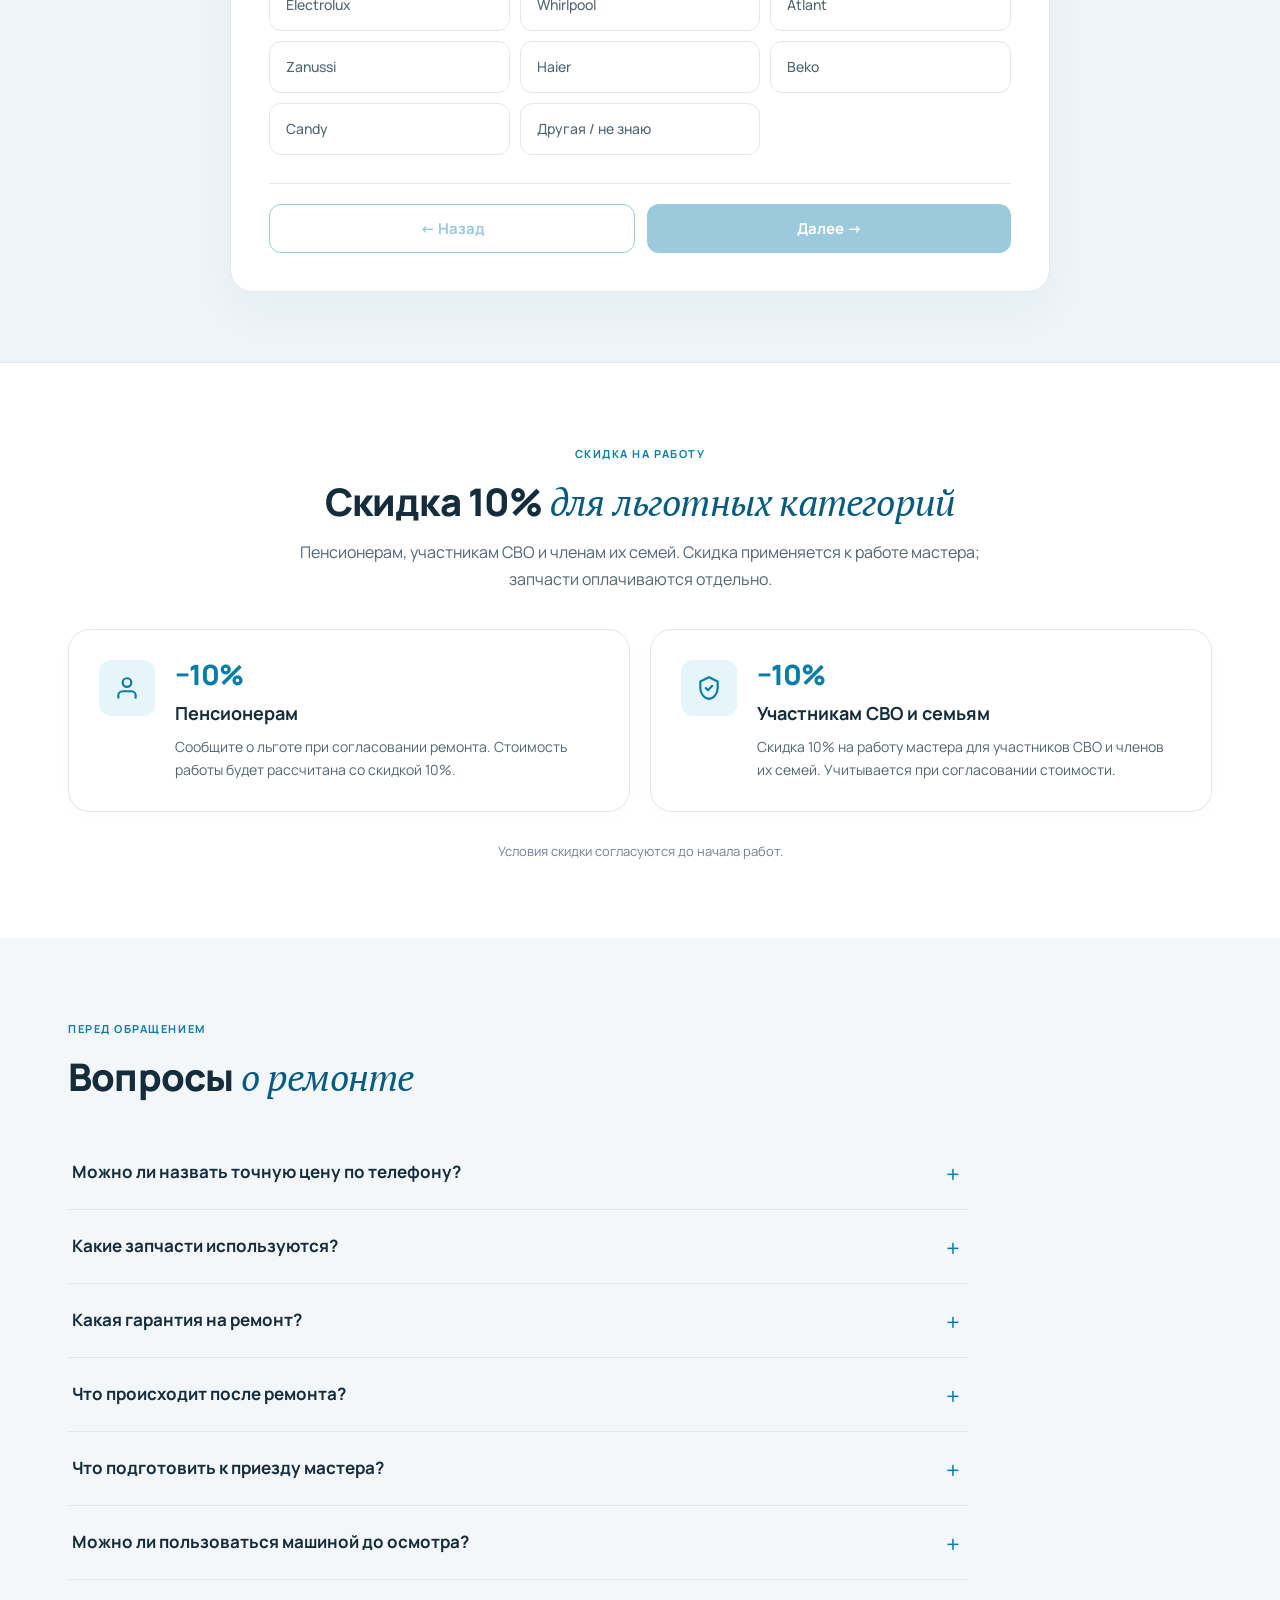
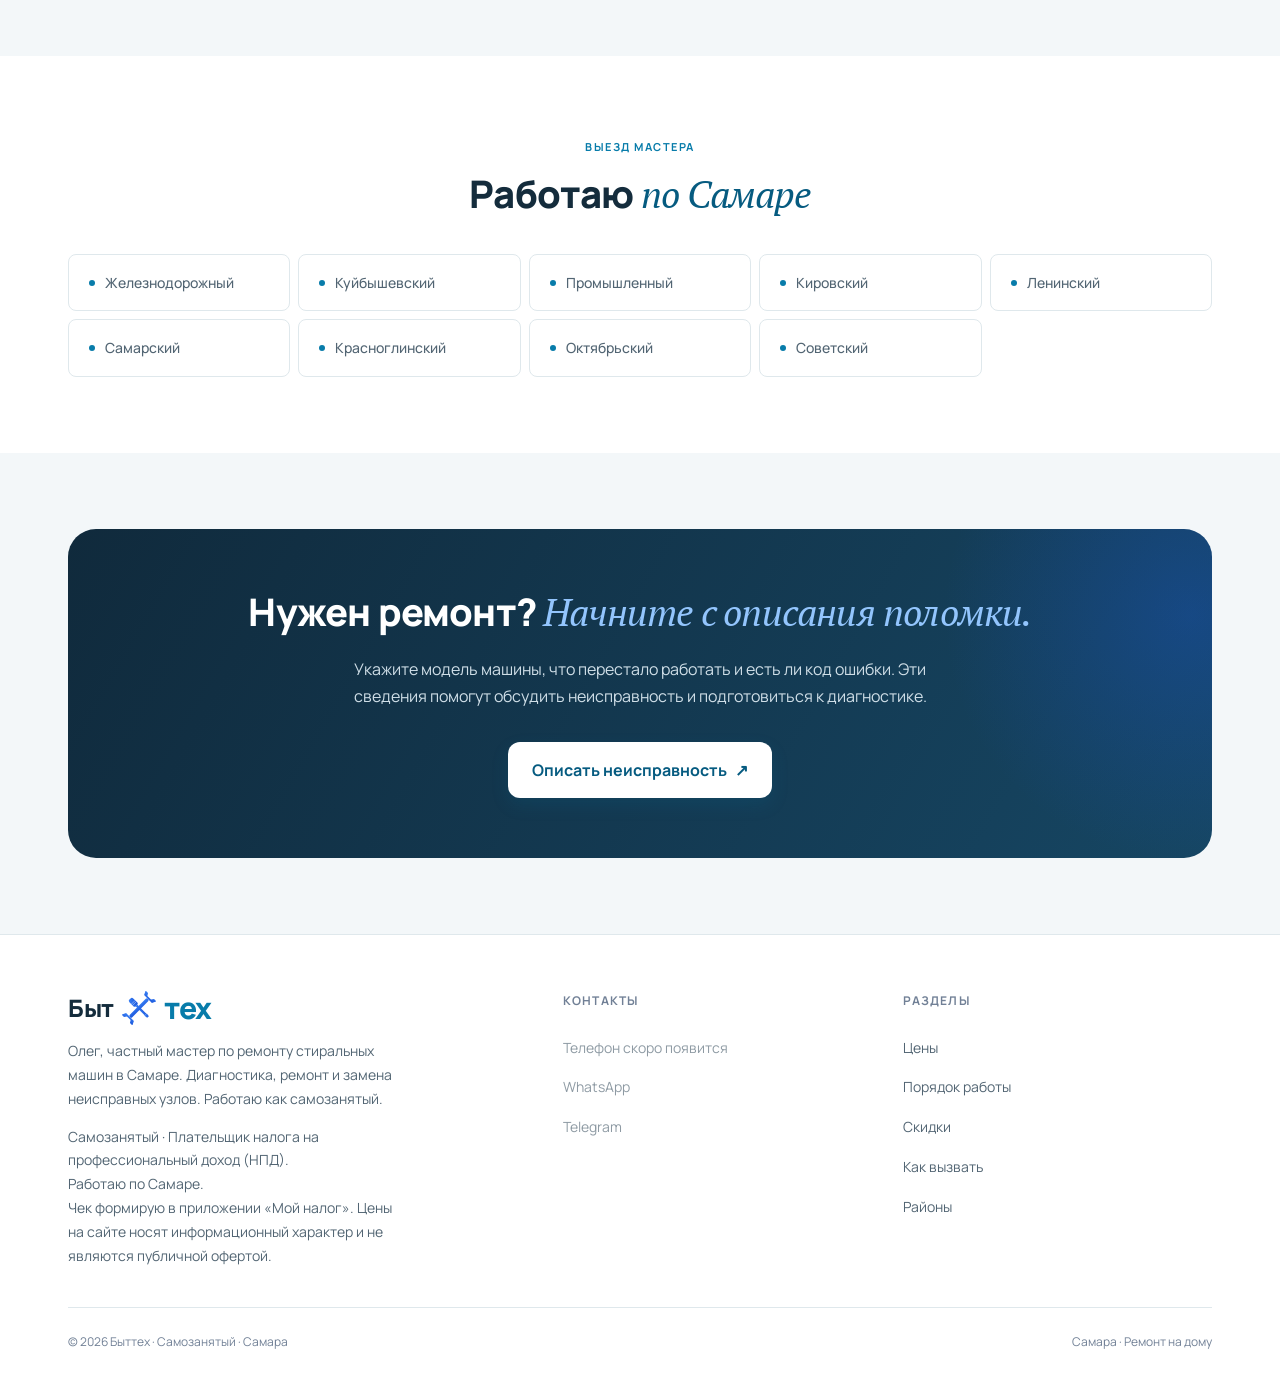
==== commit cd5c0d67: "Rewrite Bytteh content around repair services, diagnosis and practical FAQ" ====
--- a/bytteh/index.html
+++ b/bytteh/index.html
@@ -3,8 +3,8 @@
 <head>
 <meta charset="UTF-8" />
 <meta name="viewport" content="width=device-width, initial-scale=1.0, viewport-fit=cover" />
-<title>Быттех — ремонт стиральных машин в Самаре на дому | Самозанятый Олег</title>
-<meta name="description" content="Ремонт стиральных машин на дому в Самаре. Цену говорим сразу, диагностика бесплатно, гарантия от 3 мес. до года + талон на руки. Скидка 10% пенсионерам и участникам СВО." />
+<title>БытТех — ремонт стиральных машин на дому в Самаре</title>
+<meta name="description" content="Ремонт стиральных машин на дому в Самаре. Диагностика, ремонт электроники, замена подшипников, насоса и ТЭНа. Стоимость согласуется до начала работ. Мастер Олег." />
 <meta name="theme-color" content="#ffffff" />
 
 <link rel="preconnect" href="https://fonts.googleapis.com">
@@ -395,6 +395,8 @@
 
 
   @media(max-width:640px){.mobile-request{right:20px}}
+
+  .hero-stats .stat b{font-size:clamp(13px,1.45vw,17px);letter-spacing:-.3px;line-height:1.35}.hero-stats .stat span{text-transform:none;font-size:12px;letter-spacing:0}.faq-list{max-width:900px}.faq-item{border-bottom:1px solid var(--border);padding:0 4px}.faq-item summary{padding:22px 36px 22px 0;font-size:17px;font-weight:700;cursor:pointer;position:relative;list-style:none}.faq-item summary::-webkit-details-marker{display:none}.faq-item summary::after{content:'+';position:absolute;right:4px;top:18px;color:var(--blue);font-size:24px;font-weight:400}.faq-item[open] summary::after{content:'−'}.faq-item p{padding:0 36px 24px 0;font-size:15px;color:var(--text-2);max-width:800px}.faq-item[open] summary{color:var(--blue-dark)}
 </style>
 </head>
 <body>
@@ -411,8 +413,8 @@
     <button class="menu-toggle" type="button" aria-expanded="false" aria-controls="siteNav" aria-label="Открыть меню"><span></span><span></span><span></span></button>
     <nav class="header-nav" id="siteNav" aria-label="Основная навигация">
       <a href="#prices">Цены</a>
-      <a href="#honesty">Честность</a>
-      <a href="#discounts">Скидки</a>
+      <a href="#honesty">Порядок работы</a>
+      <a href="#features">Услуги</a>
       <a href="#how">Как вызвать</a>
     </nav>
     <a  class="header-phone" aria-label="Позвонить мастеру" role="link" aria-disabled="true" title="Контакты мастера скоро появятся">
@@ -428,27 +430,21 @@
 <main id="main"><section class="hero" id="home">
   <div class="container hero-grid">
     <div>
-      <span class="hero-badge">Честные цены · Самара · 7 дней в неделю</span>
-      <h1>Ремонт стиральных машин <span>на дому</span> без сюрпризов в цене</h1>
-      <p class="hero-lead">
-        <b>Олег, самозанятый мастер.</b> 12 лет опыта в Самаре. Чиню все бренды —
-        от Bosch до Indesit. <b style="color:var(--blue)">В 90% случаев называю стоимость ремонта сразу по телефону.</b>
-        Гарантия от 3 месяцев до года, выдаю гарантийный талон на руки.
-        Чек электронный через «Мой налог».
-      </p>
+      <span class="hero-badge">Частный мастер · Самара</span>
+      <h1>Ремонт стиральных машин <span>на дому в Самаре</span></h1>
+      <p class="hero-lead"><b>Мастер Олег.</b> Машина не сливает воду, не нагревает её или шумит при отжиме? Проверю, что стало причиной неисправности, объясню варианты ремонта и согласую стоимость до начала работ.</p>
       <div class="hero-cta">
-        <a href="#estimate" class="btn btn-primary btn-lg">Подобрать ремонт <span aria-hidden="true">↗</span></a>
+        <a href="#estimate" class="btn btn-primary btn-lg">Описать неисправность <span aria-hidden="true">↗</span></a>
         <a href="#prices" class="btn btn-outline btn-lg">Смотреть цены</a>
         <a  class="btn btn-outline btn-lg" role="link" aria-disabled="true" title="Контакты мастера скоро появятся">Телефон скоро появится</a>
       </div>
       <div class="hero-stats">
-        <div class="stat"><b data-count="12">12</b><span>лет в Самаре</span></div>
-        <div class="stat"><b data-count="4800" data-suffix="+">4 800+</b><span>ремонтов</span></div>
-        <div class="stat"><b>3–12 мес.</b><span>гарантия + талон</span></div>
-        <div class="stat"><b class="blue">−10%</b><span>пенсионерам и СВО</span></div>
-      </div>
-    </div>
-
+        <div class="stat"><b>Диагностика</b><span>перед ремонтом</span></div>
+        <div class="stat"><b>Согласование</b><span>работ и стоимости</span></div>
+        <div class="stat"><b>Проверка</b><span>после ремонта</span></div>
+        <div class="stat"><b>Гарантия</b><span>с условиями в талоне</span></div>
+      </div>
+    </div>
     <div class="hero-visual" aria-hidden="true"><span class="visual-caption">РЕМОНТ НА ДОМУ · САМАРА</span>
       <svg viewBox="0 0 320 400" xmlns="http://www.w3.org/2000/svg" fill="none">
         <defs>
@@ -479,10 +475,191 @@
   </div>
 </section>
 
+<!-- HONESTY -->
+<section class="section section-alt" id="honesty">
+  <div class="container">
+    <div class="section-head center reveal">
+      <span class="section-label">Порядок работы</span>
+      <h2>Сначала причина поломки. <em>Потом ремонт.</em></h2>
+      <p>Один и тот же симптом может быть связан с разными узлами. Поэтому решение о замене детали принимаю после диагностики.</p>
+    </div>
+    <div class="features reveal">
+      <div class="feature">
+        <div class="feature-icon">
+          <svg width="24" height="24" viewBox="0 0 24 24" fill="none" stroke="currentColor" stroke-width="2" stroke-linecap="round" stroke-linejoin="round">
+            <path d="M22 16.92v3a2 2 0 0 1-2.18 2 19.79 19.79 0 0 1-8.63-3.07 19.5 19.5 0 0 1-6-6 19.79 19.79 0 0 1-3.07-8.67A2 2 0 0 1 4.11 2h3a2 2 0 0 1 2 1.72c.13.96.37 1.9.72 2.81a2 2 0 0 1-.45 2.11L8.09 9.91a16 16 0 0 0 6 6l1.27-1.27a2 2 0 0 1 2.11-.45c.9.35 1.85.59 2.81.72A2 2 0 0 1 22 16.92z"/>
+          </svg>
+        </div>
+        <h3>Проверяю причину</h3>
+        <p>Например, если машина не сливает воду, причина может быть в засоре, насосе или управлении. Сначала проверяю систему слива, затем предлагаю решение.</p>
+      </div>
+      <div class="feature">
+        <div class="feature-icon">
+          <svg width="24" height="24" viewBox="0 0 24 24" fill="none" stroke="currentColor" stroke-width="2" stroke-linecap="round" stroke-linejoin="round">
+            <path d="M12 2 4 6v6c0 5 3.5 9.7 8 10 4.5-.3 8-5 8-10V6l-8-4z"/>
+            <path d="m9 12 2 2 4-4"/>
+          </svg>
+        </div>
+        <h3>Согласую ремонт</h3>
+        <p>Объясняю, что неисправно, какие работы нужны и сколько они стоят. К ремонту приступаю после согласования. Дополнительные работы обсуждаю отдельно.</p>
+      </div>
+      <div class="feature">
+        <div class="feature-icon">
+          <svg width="24" height="24" viewBox="0 0 24 24" fill="none" stroke="currentColor" stroke-width="2" stroke-linecap="round" stroke-linejoin="round">
+            <path d="M14 2H6a2 2 0 0 0-2 2v16a2 2 0 0 0 2 2h12a2 2 0 0 0 2-2V8z"/>
+            <polyline points="14 2 14 8 20 8"/>
+            <line x1="9" y1="15" x2="15" y2="15"/>
+            <line x1="9" y1="11" x2="15" y2="11"/>
+          </svg>
+        </div>
+        <h3>Проверяю результат</h3>
+        <p>После ремонта проверяю работу восстановленного узла и машины в соответствующем режиме. Выдаю гарантийный талон и электронный чек через «Мой налог».</p>
+      </div>
+    </div>
+  </div>
+</section>
+
+<!-- ADVANTAGES -->
+<section class="section section-alt" id="features">
+  <div class="container">
+    <div class="section-head reveal">
+      <span class="section-label">Что ремонтирую</span>
+      <h2>Основные узлы <em>стиральной машины</em></h2>
+    </div>
+    <div class="features reveal">
+      <div class="feature">
+        <div class="feature-icon">
+          <svg width="24" height="24" viewBox="0 0 24 24" fill="none" stroke="currentColor" stroke-width="2" stroke-linecap="round" stroke-linejoin="round">
+            <circle cx="12" cy="12" r="10"/>
+            <polyline points="12 6 12 12 16 14"/>
+          </svg>
+        </div>
+        <h3>Система слива и подачи воды</h3>
+        <p>Проверка засоров, сливного насоса, заливного клапана и соединений. Ремонт при проблемах с набором и сливом воды.</p>
+      </div>
+      <div class="feature">
+        <div class="feature-icon">
+          <svg width="24" height="24" viewBox="0 0 24 24" fill="none" stroke="currentColor" stroke-width="2" stroke-linecap="round" stroke-linejoin="round">
+            <path d="M20 6 9 17l-5-5"/>
+          </svg>
+        </div>
+        <h3>Барабан и подвеска</h3>
+        <p>Замена подшипников и амортизаторов. Проверка причин шума, люфта барабана и сильной вибрации при отжиме.</p>
+      </div>
+      <div class="feature">
+        <div class="feature-icon">
+          <svg width="24" height="24" viewBox="0 0 24 24" fill="none" stroke="currentColor" stroke-width="2" stroke-linecap="round" stroke-linejoin="round">
+            <path d="M3 12a9 9 0 0 1 9-9 9.75 9.75 0 0 1 6.74 2.74L21 8"/>
+            <path d="M21 3v5h-5"/>
+            <path d="M21 12a9 9 0 0 1-9 9 9.75 9.75 0 0 1-6.74-2.74L3 16"/>
+            <path d="M8 16H3v5"/>
+          </svg>
+        </div>
+        <h3>Нагрев воды</h3>
+        <p>Проверка нагревателя и его цепи. Замена ТЭНа, если диагностика подтверждает его неисправность.</p>
+      </div>
+      <div class="feature">
+        <div class="feature-icon">
+          <svg width="24" height="24" viewBox="0 0 24 24" fill="none" stroke="currentColor" stroke-width="2" stroke-linecap="round" stroke-linejoin="round">
+            <path d="M12 2 4 6v6c0 5 3.5 9.7 8 10 4.5-.3 8-5 8-10V6l-8-4z"/>
+            <path d="m9 12 2 2 4-4"/>
+          </svg>
+        </div>
+        <h3>Электроника и управление</h3>
+        <p>Диагностика и ремонт электроники при сбоях программ, ошибках и проблемах с включением. Возможность ремонта зависит от состояния модуля.</p>
+      </div>
+      <div class="feature">
+        <div class="feature-icon">
+          <svg width="24" height="24" viewBox="0 0 24 24" fill="none" stroke="currentColor" stroke-width="2" stroke-linecap="round" stroke-linejoin="round">
+            <rect x="2" y="6" width="20" height="12" rx="2"/>
+            <path d="M2 10h20"/>
+          </svg>
+        </div>
+        <h3>Люк и герметичность</h3>
+        <p>Замена манжеты, замка и ручки дверцы. Поиск места протечки и проверка герметичности после ремонта.</p>
+      </div>
+      <div class="feature">
+        <div class="feature-icon">
+          <svg width="24" height="24" viewBox="0 0 24 24" fill="none" stroke="currentColor" stroke-width="2" stroke-linecap="round" stroke-linejoin="round">
+            <circle cx="12" cy="12" r="10"/>
+            <polyline points="12 6 12 12 16 14"/>
+          </svg>
+        </div>
+        <h3>Привод барабана</h3>
+        <p>Проверка привода, замена ремня и извлечение посторонних предметов. Причину остановки барабана определяю при осмотре.</p>
+      </div>
+    </div>
+  </div>
+</section>
+
+<!-- PRICES -->
+<section class="section" id="prices">
+  <div class="container">
+    <div class="section-head center reveal">
+      <span class="section-label">Стоимость ремонта</span>
+      <h2>Стоимость основных <em>работ</em></h2>
+      <p>Ниже указаны начальные цены. Итоговый расчёт зависит от модели, неисправности и необходимых запчастей. Согласую его после диагностики, до начала ремонта.</p>
+    </div>
+    <div class="price-grid reveal">
+      <div class="price-card"><h3>Диагностика в черте города</h3><div class="price-val">от 500 ₽</div></div>
+      <div class="price-card"><h3>Диагностика при последующем ремонте</h3><div class="price-val free">бесплатно</div></div>
+      <div class="price-card"><h3>Не заливает воду</h3><div class="price-val">от 1 000 ₽</div></div>
+      <div class="price-card"><h3>Не сливает воду</h3><div class="price-val">от 1 200 ₽</div></div>
+      <div class="price-card"><h3>Ремонт электроники</h3><div class="price-val">от 2 600 ₽</div></div>
+      <div class="price-card"><h3>Замена подшипников</h3><div class="price-val">от 4 000 ₽</div></div>
+      <div class="price-card"><h3>Замена амортизаторов</h3><div class="price-val">от 1 600 ₽</div></div>
+      <div class="price-card"><h3>Замена манжеты люка</h3><div class="price-val">от 1 500 ₽</div></div>
+      <div class="price-card"><h3>Не вращается барабан</h3><div class="price-val">от 1 600 ₽</div></div>
+      <div class="price-card"><h3>Замена ТЭНа</h3><div class="price-val">от 1 000 ₽</div></div>
+      <div class="price-card"><h3>Замена УБЛ (замок люка)</h3><div class="price-val">от 1 000 ₽</div></div>
+      <div class="price-card"><h3>Замена ручки дверцы</h3><div class="price-val">от 1 000 ₽</div></div>
+      <div class="price-card"><h3>Замена ремня привода</h3><div class="price-val">от 800 ₽</div></div>
+      <div class="price-card"><h3>Извлечение постороннего предмета</h3><div class="price-val">от 1 600 ₽</div></div>
+    </div>
+    <div class="price-note reveal">
+      <p style="margin-bottom:10px"><strong>Что влияет на итоговую стоимость:</strong></p>
+      <ul>
+        <li>Модели и бренда вашей машинки</li>
+        <li>Конкретного узла и степени износа</li>
+        <li>Стоимости запчасти на момент ремонта</li>
+        <li>Конструкции машины и доступа к неисправному узлу</li>
+      </ul>
+      <p>Диагностика в городе — от 500 ₽. При последующем ремонте она бесплатна. Стоимость работы и необходимых деталей согласуется перед ремонтом. Цены на сайте не являются публичной офертой.</p>
+    </div>
+  </div>
+</section>
+
+<!-- HOW -->
+<section class="section" id="how">
+  <div class="container">
+    <div class="section-head reveal">
+      <span class="section-label">От обращения до проверки</span>
+      <h2>Как проходит <em>ремонт</em></h2>
+    </div>
+    <div class="steps reveal">
+      <div class="step">
+        <div class="step-num">01</div>
+        <h3>Заявка</h3>
+        <p>Сообщите марку и модель машины, симптомы и код ошибки, если он есть. Фото шильдика поможет точнее определить модель.</p>
+      </div>
+      <div class="step">
+        <div class="step-num">02</div>
+        <h3>Согласуем время</h3>
+        <p>Уточним адрес и удобное время выезда. Сроки ремонта зависят от неисправности и наличия подходящих деталей.</p>
+      </div>
+      <div class="step">
+        <div class="step-num">03</div>
+        <h3>Диагностика и ремонт</h3>
+        <p>Проверю машину, объясню причину неисправности и согласую стоимость. Если вы принимаете решение о ремонте, диагностика бесплатна.</p>
+      </div>
+    </div>
+  </div>
+</section>
+
 <!-- QUIZ -->
 <section class="quiz-section" id="estimate" aria-labelledby="estimateTitle">
   <div class="container">
-    <div class="section-head center"><span class="section-label">Начнём с вашей машинки</span><h2 id="estimateTitle">Опишите поломку <em>за минуту</em></h2><p>Выберите марку и неисправность — подготовим обращение мастеру.</p></div>
+    <div class="section-head center"><span class="section-label">Обращение мастеру</span><h2 id="estimateTitle">Расскажите, <em>что не работает</em></h2><p>Выберите марку и неисправность — подготовим обращение мастеру.</p></div>
     <div class="quiz-card" id="quiz">
       <div class="quiz-progress">
         <span class="quiz-count" id="quizCount" role="status" aria-live="polite">Шаг 1 из 3</span>
@@ -490,8 +667,8 @@
       </div>
 
       <div class="quiz-step active" data-step="1">
-        <h3>Какая у вас марка машинки?</h3>
-        <p>Если не знаете точно — выберите «Другая»</p>
+        <h3>Какая марка стиральной машины?</h3>
+        <p>Название обычно указано на передней панели. Если не знаете марку, выберите «Другая».</p>
         <div class="quiz-grid" data-field="brand">
           <button type="button" class="quiz-opt" data-value="Bosch">Bosch</button>
           <button type="button" class="quiz-opt" data-value="LG">LG</button>
@@ -511,7 +688,7 @@
       </div>
 
       <div class="quiz-step" data-step="2">
-        <h3>Что случилось с машинкой?</h3>
+        <h3>Как проявляется неисправность?</h3>
         <p>Выберите одну основную проблему</p>
         <div class="quiz-grid" data-field="problem">
           <button type="button" class="quiz-opt" data-value="Не сливает воду"><span class="emoji">💧</span>Не сливает воду</button>
@@ -558,7 +735,7 @@
           <p id="copyStatus" role="status" aria-live="polite"></p>
           <button type="button" class="btn btn-outline btn-block" id="restartQuiz">Изменить ответы</button>
           <a  class="btn btn-outline btn-block" style="margin-top:8px" role="link" aria-disabled="true" title="Контакты мастера скоро появятся">
-            Позвонить: Телефон скоро появится
+            Телефон скоро появится
           </a>
         </div>
       </div>
@@ -566,50 +743,6 @@
       <div class="quiz-nav" id="quizNav">
         <button type="button" class="btn btn-outline" id="quizBack" disabled>← Назад</button>
         <button type="button" class="btn btn-primary" id="quizNext" disabled>Далее →</button>
-      </div>
-    </div>
-  </div>
-</section>
-
-<!-- HONESTY -->
-<section class="section section-alt" id="honesty">
-  <div class="container">
-    <div class="section-head center reveal">
-      <span class="section-label">Наши принципы</span>
-      <h2>Работаю честно — <em>без сюрпризов</em></h2>
-      <p>Три правила, которые отличают меня от сервисов с «умными» мастерами</p>
-    </div>
-    <div class="features reveal">
-      <div class="feature">
-        <div class="feature-icon">
-          <svg width="24" height="24" viewBox="0 0 24 24" fill="none" stroke="currentColor" stroke-width="2" stroke-linecap="round" stroke-linejoin="round">
-            <path d="M22 16.92v3a2 2 0 0 1-2.18 2 19.79 19.79 0 0 1-8.63-3.07 19.5 19.5 0 0 1-6-6 19.79 19.79 0 0 1-3.07-8.67A2 2 0 0 1 4.11 2h3a2 2 0 0 1 2 1.72c.13.96.37 1.9.72 2.81a2 2 0 0 1-.45 2.11L8.09 9.91a16 16 0 0 0 6 6l1.27-1.27a2 2 0 0 1 2.11-.45c.9.35 1.85.59 2.81.72A2 2 0 0 1 22 16.92z"/>
-          </svg>
-        </div>
-        <h3>Цену говорю сразу</h3>
-        <p>В 90% случаев называю стоимость ремонта уже по телефону. Не люблю «приеду — посмотрю — назову».</p>
-      </div>
-      <div class="feature">
-        <div class="feature-icon">
-          <svg width="24" height="24" viewBox="0 0 24 24" fill="none" stroke="currentColor" stroke-width="2" stroke-linecap="round" stroke-linejoin="round">
-            <path d="M12 2 4 6v6c0 5 3.5 9.7 8 10 4.5-.3 8-5 8-10V6l-8-4z"/>
-            <path d="m9 12 2 2 4-4"/>
-          </svg>
-        </div>
-        <h3>Цена не меняется</h3>
-        <p>Сумму фиксирую после диагностики. В процессе ремонта цена не растёт. Никаких «нашёл ещё одну поломку».</p>
-      </div>
-      <div class="feature">
-        <div class="feature-icon">
-          <svg width="24" height="24" viewBox="0 0 24 24" fill="none" stroke="currentColor" stroke-width="2" stroke-linecap="round" stroke-linejoin="round">
-            <path d="M14 2H6a2 2 0 0 0-2 2v16a2 2 0 0 0 2 2h12a2 2 0 0 0 2-2V8z"/>
-            <polyline points="14 2 14 8 20 8"/>
-            <line x1="9" y1="15" x2="15" y2="15"/>
-            <line x1="9" y1="11" x2="15" y2="11"/>
-          </svg>
-        </div>
-        <h3>Всё официально</h3>
-        <p>Работаю как самозанятый. Гарантийный талон — на руки. Чек — электронный через «Мой налог».</p>
       </div>
     </div>
   </div>
@@ -619,9 +752,9 @@
 <section class="section" id="discounts">
   <div class="container">
     <div class="section-head center reveal">
-      <span class="section-label">Льготы и скидки</span>
-      <h2>Скидка 10% на работу <em>тем, кому важно</em></h2>
-      <p>Для двух категорий клиентов делаю скидку на работу мастера — без документов, верю на слово</p>
+      <span class="section-label">Скидка на работу</span>
+      <h2>Скидка 10% <em>для льготных категорий</em></h2>
+      <p>Пенсионерам, участникам СВО и членам их семей. Скидка применяется к работе мастера; запчасти оплачиваются отдельно.</p>
     </div>
     <div class="discounts reveal">
       <div class="discount-card">
@@ -634,7 +767,7 @@
         <div class="discount-info">
           <div class="pct">−10%</div>
           <h3>Пенсионерам</h3>
-          <p>Скидка на все работы мастера. Запчасти — по закупочной цене, без накрутки. Скажите о пенсии при звонке — пересчитаю сразу.</p>
+          <p>Сообщите о льготе при согласовании ремонта. Стоимость работы будет рассчитана со скидкой 10%.</p>
         </div>
       </div>
       <div class="discount-card">
@@ -647,221 +780,24 @@
         <div class="discount-info">
           <div class="pct">−10%</div>
           <h3>Участникам СВО и семьям</h3>
-          <p>Скидка на работу мастера для участников СВО и членов их семей. Запчасти — по закупочной цене. Скажите при звонке — пересчитаю сразу.</p>
+          <p>Скидка 10% на работу мастера для участников СВО и членов их семей. Учитывается при согласовании стоимости.</p>
         </div>
       </div>
     </div>
     <p class="reveal" style="text-align:center;color:var(--muted);font-size:13px;margin-top:28px;max-width:600px;margin-left:auto;margin-right:auto;line-height:1.7">
-      Скидка 10% распространяется только на работу мастера. Стоимость запчастей указана отдельно и не облагается скидкой. Документы не требую — верю на слово.
+      Условия скидки согласуются до начала работ.
     </p>
   </div>
 </section>
 
-<!-- ADVANTAGES -->
-<section class="section section-alt" id="features">
-  <div class="container">
-    <div class="section-head reveal">
-      <span class="section-label">Почему меня вызывают снова</span>
-      <h2>Ремонт без накруток <em>и лишних замен</em></h2>
-    </div>
-    <div class="features reveal">
-      <div class="feature">
-        <div class="feature-icon">
-          <svg width="24" height="24" viewBox="0 0 24 24" fill="none" stroke="currentColor" stroke-width="2" stroke-linecap="round" stroke-linejoin="round">
-            <circle cx="12" cy="12" r="10"/>
-            <polyline points="12 6 12 12 16 14"/>
-          </svg>
-        </div>
-        <h3>12+ лет опыта в Самаре</h3>
-        <p>Каждый день — по 2–3 вызова. Знаю, как ведут себя все бренды и модели, которые встречаются в городе.</p>
-      </div>
-      <div class="feature">
-        <div class="feature-icon">
-          <svg width="24" height="24" viewBox="0 0 24 24" fill="none" stroke="currentColor" stroke-width="2" stroke-linecap="round" stroke-linejoin="round">
-            <path d="M20 6 9 17l-5-5"/>
-          </svg>
-        </div>
-        <h3>Только оригинал</h3>
-        <p>Запчасти под замену — оригинальные, от проверенных поставщиков. Это даёт долгую работу и гарантию.</p>
-      </div>
-      <div class="feature">
-        <div class="feature-icon">
-          <svg width="24" height="24" viewBox="0 0 24 24" fill="none" stroke="currentColor" stroke-width="2" stroke-linecap="round" stroke-linejoin="round">
-            <path d="M3 12a9 9 0 0 1 9-9 9.75 9.75 0 0 1 6.74 2.74L21 8"/>
-            <path d="M21 3v5h-5"/>
-            <path d="M21 12a9 9 0 0 1-9 9 9.75 9.75 0 0 1-6.74-2.74L3 16"/>
-            <path d="M8 16H3v5"/>
-          </svg>
-        </div>
-        <h3>Подбор аналогов</h3>
-        <p>Если завод снял запчасть с производства — подберу качественный аналог.</p>
-      </div>
-      <div class="feature">
-        <div class="feature-icon">
-          <svg width="24" height="24" viewBox="0 0 24 24" fill="none" stroke="currentColor" stroke-width="2" stroke-linecap="round" stroke-linejoin="round">
-            <path d="M12 2 4 6v6c0 5 3.5 9.7 8 10 4.5-.3 8-5 8-10V6l-8-4z"/>
-            <path d="m9 12 2 2 4-4"/>
-          </svg>
-        </div>
-        <h3>Гарантия от 3 мес. до 1 года</h3>
-        <p>Точный срок зависит от типа поломки. Выдаю бумажный гарантийный талон на руки — там указан срок и что покрывается.</p>
-      </div>
-      <div class="feature">
-        <div class="feature-icon">
-          <svg width="24" height="24" viewBox="0 0 24 24" fill="none" stroke="currentColor" stroke-width="2" stroke-linecap="round" stroke-linejoin="round">
-            <rect x="2" y="6" width="20" height="12" rx="2"/>
-            <path d="M2 10h20"/>
-          </svg>
-        </div>
-        <h3>Оплата после ремонта</h3>
-        <p>Наличными, картой или переводом. Только после проверки работы.</p>
-      </div>
-      <div class="feature">
-        <div class="feature-icon">
-          <svg width="24" height="24" viewBox="0 0 24 24" fill="none" stroke="currentColor" stroke-width="2" stroke-linecap="round" stroke-linejoin="round">
-            <circle cx="12" cy="12" r="10"/>
-            <polyline points="12 6 12 12 16 14"/>
-          </svg>
-        </div>
-        <h3>7 дней в неделю, 8:00–20:00</h3>
-        <p>Включая выходные и праздники. Выезд в день обращения по Самаре. Заявки принимаю круглосуточно — перезвоню утром.</p>
-      </div>
-    </div>
-  </div>
-</section>
-
-<!-- PRICES -->
-<section class="section" id="prices">
-  <div class="container">
-    <div class="section-head center reveal">
-      <span class="section-label">Ориентировочные цены · 2026</span>
-      <h2>Порядок цен на ремонт <em>в Самаре</em></h2>
-      <p>Точную стоимость назову только после диагностики — она зависит от модели машинки, конкретного узла и цены запчасти. Ниже — чтобы вы понимали порядок цен.</p>
-    </div>
-    <div class="price-grid reveal">
-      <div class="price-card"><h3>Диагностика в черте города</h3><div class="price-val">от 500 ₽</div></div>
-      <div class="price-card"><h3>Диагностика при последующем ремонте</h3><div class="price-val free">бесплатно</div></div>
-      <div class="price-card"><h3>Не заливает воду</h3><div class="price-val">от 1 000 ₽</div></div>
-      <div class="price-card"><h3>Не сливает воду</h3><div class="price-val">от 1 200 ₽</div></div>
-      <div class="price-card"><h3>Ремонт электроники</h3><div class="price-val">от 2 600 ₽</div></div>
-      <div class="price-card"><h3>Замена подшипников</h3><div class="price-val">от 4 000 ₽</div></div>
-      <div class="price-card"><h3>Замена амортизаторов</h3><div class="price-val">от 1 600 ₽</div></div>
-      <div class="price-card"><h3>Замена манжеты люка</h3><div class="price-val">от 1 500 ₽</div></div>
-      <div class="price-card"><h3>Не вращается барабан</h3><div class="price-val">от 1 600 ₽</div></div>
-      <div class="price-card"><h3>Замена ТЭНа</h3><div class="price-val">от 1 000 ₽</div></div>
-      <div class="price-card"><h3>Замена УБЛ (замок люка)</h3><div class="price-val">от 1 000 ₽</div></div>
-      <div class="price-card"><h3>Замена ручки дверцы</h3><div class="price-val">от 1 000 ₽</div></div>
-      <div class="price-card"><h3>Замена ремня привода</h3><div class="price-val">от 800 ₽</div></div>
-      <div class="price-card"><h3>Извлечение постороннего предмета</h3><div class="price-val">от 1 600 ₽</div></div>
-    </div>
-    <div class="price-note reveal">
-      <p style="margin-bottom:10px"><strong>⚠️ Цены ориентировочные — окончательная сумма зависит от:</strong></p>
-      <ul>
-        <li>Модели и бренда вашей машинки</li>
-        <li>Конкретного узла и степени износа</li>
-        <li>Стоимости запчасти на момент ремонта</li>
-        <li>Сложности разборки (встраиваемые и узкие — дороже)</li>
-      </ul>
-      <p>Точную сумму мастер назовёт <strong>после диагностики</strong> — и она уже не изменится в процессе ремонта. Цены на сайте не являются публичной офертой.</p>
-    </div>
-  </div>
-</section>
-
-<!-- COMPLAINTS -->
-<section class="section section-alt">
-  <div class="container">
-    <div class="section-head center reveal">
-      <span class="section-label">Частые обращения</span>
-      <h2>С чем ко мне <em>приходят</em></h2>
-    </div>
-    <div class="pills reveal">
-      <span class="pill">Не сливает воду</span>
-      <span class="pill">Набирает и сразу сливает</span>
-      <span class="pill">Не набирает воду</span>
-      <span class="pill">Не крутится барабан</span>
-      <span class="pill">Долго стирает</span>
-      <span class="pill">Не блокируется дверь</span>
-      <span class="pill">Не включается</span>
-      <span class="pill">Не отжимает</span>
-      <span class="pill">Не греет воду</span>
-      <span class="pill">Протекает</span>
-      <span class="pill">Моргает лампочка</span>
-      <span class="pill">Показывает ошибку</span>
-      <span class="pill">Выбивает пробки</span>
-      <span class="pill">Шумит при отжиме</span>
-      <span class="pill">Стучит барабан</span>
-    </div>
-  </div>
-</section>
-
-<!-- HOW -->
-<section class="section" id="how">
-  <div class="container">
-    <div class="section-head reveal">
-      <span class="section-label">Простой путь</span>
-      <h2>Как вызвать <em>мастера</em></h2>
-    </div>
-    <div class="steps reveal">
-      <div class="step">
-        <div class="step-num">01</div>
-        <h3>Заявка</h3>
-        <p>Звоните по телефону или оставьте заявку на сайте. Сообщите модель техники и что именно не работает.</p>
-      </div>
-      <div class="step">
-        <div class="step-num">02</div>
-        <h3>Согласуем время</h3>
-        <p>Свяжусь в течение 30 минут. Подберём удобное время для выезда, обычно — в день обращения.</p>
-      </div>
-      <div class="step">
-        <div class="step-num">03</div>
-        <h3>Ремонт на месте</h3>
-        <p>Проведу бесплатную диагностику, назову стоимость и после согласия починю. Проверю на всех режимах.</p>
-      </div>
-    </div>
-  </div>
-</section>
-
 <!-- IMPORTANT -->
-<section class="section section-alt">
-  <div class="container">
-    <div class="section-head center reveal">
-      <span class="section-label">Честно и без разводов</span>
-      <h2>Важно <em>знать</em></h2>
-    </div>
-    <div class="warnings reveal">
-      <div class="warning">
-        <span class="warning-icon">📞</span>
-        <p><strong>В 90% случаев называю цену сразу по телефону.</strong> Опишите поломку и модель — скажу ориентировочную стоимость ещё до выезда. Оставшиеся 10% — сложные случаи, где нужно смотреть на месте.</p>
-      </div>
-      <div class="warning">
-        <span class="warning-icon">🛡️</span>
-        <p><strong>Цена фиксируется после диагностики и не растёт в процессе.</strong> Никаких сюрпризов в конце ремонта.</p>
-      </div>
-      <div class="warning">
-        <span class="warning-icon">📜</span>
-        <p><strong>Гарантийный талон выдаю на руки, чек — электронный.</strong> После ремонта получите бумажный талон с точным сроком гарантии. Чек придёт электронно через «Мой налог».</p>
-      </div>
-      <div class="warning">
-        <span class="warning-icon">✅</span>
-        <p><strong>Работаю официально как самозанятый.</strong> На каждую работу пробиваю чек в приложении «Мой налог» — он приходит вам электронно. Это подтверждает оплату и защищает обе стороны.</p>
-      </div>
-      <div class="warning">
-        <span class="warning-icon">🚫</span>
-        <p><strong>Избегайте мастерских с подозрительно низкой ценой.</strong> Качественный ремонт не может стоить дёшево.</p>
-      </div>
-      <div class="warning">
-        <span class="warning-icon">💬</span>
-        <p><strong>Есть сомнения? Звоните напрямую.</strong> Задам пару вопросов и скажу, нужен ли вообще выезд.</p>
-      </div>
-    </div>
-  </div>
-</section>
+<section class="section section-alt" id="questions"><div class="container"><div class="section-head reveal"><span class="section-label">Перед обращением</span><h2>Вопросы <em>о ремонте</em></h2></div><div class="faq-list"><details class="faq-item"><summary>Можно ли назвать точную цену по телефону?</summary><p>По описанию можно обсудить возможные причины и ориентир по стоимости. Точная сумма определяется после диагностики: одинаковые симптомы бывают у разных неисправностей.</p></details><details class="faq-item"><summary>Какие запчасти используются?</summary><p>Деталь подбирается по модели и совместимости. Перед заменой согласуются вариант, стоимость и условия гарантии.</p></details><details class="faq-item"><summary>Какая гарантия на ремонт?</summary><p>Срок — от 3 месяцев до года в зависимости от выполненных работ. Конкретный срок и условия указываются в гарантийном талоне.</p></details><details class="faq-item"><summary>Что происходит после ремонта?</summary><p>Проверяю работу машины в режиме, связанном с неисправностью. Оплата — после проверки результата. Вы получаете гарантийный талон и электронный чек.</p></details><details class="faq-item"><summary>Что подготовить к приезду мастера?</summary><p>Освободите доступ к машине и сообщите, встроена ли она в мебель. Запишите код ошибки и расскажите, когда появилась неисправность.</p></details><details class="faq-item"><summary>Можно ли пользоваться машиной до осмотра?</summary><p>При протечке, запахе гари или срабатывании автомата прекратите использование. Если это безопасно, отключите питание и перекройте подачу воды.</p></details></div></div></section>
 
 <!-- DISTRICTS -->
 <section class="section" id="districts">
   <div class="container">
     <div class="section-head center reveal">
-      <span class="section-label">Вся Самара</span>
+      <span class="section-label">Выезд мастера</span>
       <h2>Работаю <em>по Самаре</em></h2>
     </div>
     <div class="districts reveal">
@@ -882,14 +818,9 @@
 <section class="section section-alt" id="order">
   <div class="container">
     <div class="cta-wrap reveal">
-      <h2>Машинка сломалась? <em>Починим сегодня.</em></h2>
-      <p>Позвоните — назову ориентировочную стоимость по телефону и приеду в удобное время. Работаю по Самаре. Точную сумму зафиксирую после диагностики.</p>
-      <a  class="btn btn-primary btn-lg" role="link" aria-disabled="true" title="Контакты мастера скоро появятся">
-        <svg width="18" height="18" viewBox="0 0 24 24" fill="none" stroke="currentColor" stroke-width="2.2" stroke-linecap="round" stroke-linejoin="round">
-          <path d="M22 16.92v3a2 2 0 0 1-2.18 2 19.79 19.79 0 0 1-8.63-3.07 19.5 19.5 0 0 1-6-6 19.79 19.79 0 0 1-3.07-8.67A2 2 0 0 1 4.11 2h3a2 2 0 0 1 2 1.72c.13.96.37 1.9.72 2.81a2 2 0 0 1-.45 2.11L8.09 9.91a16 16 0 0 0 6 6l1.27-1.27a2 2 0 0 1 2.11-.45c.9.35 1.85.59 2.81.72A2 2 0 0 1 22 16.92z"/>
-        </svg>
-        Телефон скоро появится
-      </a>
+      <h2>Нужен ремонт? <em>Начните с описания поломки.</em></h2>
+      <p>Укажите модель машины, что перестало работать и есть ли код ошибки. Эти сведения помогут обсудить неисправность и подготовиться к диагностике.</p>
+      <a href="#estimate" class="btn btn-primary btn-lg">Описать неисправность <span aria-hidden="true">↗</span></a>
     </div>
   </div>
 </section>
@@ -924,7 +855,7 @@
           </svg>
           <span class="logo-word logo-word--teh">тех</span>
         </a>
-        <p>Самозанятый Олег — ремонт стиральных машин на дому в Самаре. 12 лет опыта, оригинальные запчасти, гарантия от 3 месяцев до года. На каждую работу выдаю бумажный гарантийный талон, чек — электронный через «Мой налог».</p>
+        <p>Олег, частный мастер по ремонту стиральных машин в Самаре. Диагностика, ремонт и замена неисправных узлов. Работаю как самозанятый.</p>
         <p class="footer-legal">
           Самозанятый · Плательщик налога на профессиональный доход (НПД).<br>
           Работаю по Самаре.<br>
@@ -940,7 +871,7 @@
       <div class="footer-col">
         <h5>Разделы</h5>
         <a href="#prices">Цены</a>
-        <a href="#honesty">Честность</a>
+        <a href="#honesty">Порядок работы</a>
         <a href="#discounts">Скидки</a>
         <a href="#how">Как вызвать</a>
         <a href="#districts">Районы</a>
@@ -948,12 +879,12 @@
     </div>
     <div class="footer-bottom">
       <span>© <span id="year"></span> Быттех · Самозанятый · Самара</span>
-      <span>Работаю 7 дней в неделю · 8:00–20:00</span>
+      <span>Самара · Ремонт на дому</span>
     </div>
   </div>
 </footer>
 
-<a href="#estimate" class="mobile-request">Подобрать ремонт ↗</a>
+<a href="#estimate" class="mobile-request">Описать неисправность ↗</a>
 <a  class="float-call" aria-label="Позвонить мастеру" role="link" aria-disabled="true" title="Контакты мастера скоро появятся">
   <svg width="24" height="24" viewBox="0 0 24 24" fill="none" stroke="currentColor" stroke-width="2.2" stroke-linecap="round" stroke-linejoin="round">
     <path d="M22 16.92v3a2 2 0 0 1-2.18 2 19.79 19.79 0 0 1-8.63-3.07 19.5 19.5 0 0 1-6-6 19.79 19.79 0 0 1-3.07-8.67A2 2 0 0 1 4.11 2h3a2 2 0 0 1 2 1.72c.13.96.37 1.9.72 2.81a2 2 0 0 1-.45 2.11L8.09 9.91a16 16 0 0 0 6 6l1.27-1.27a2 2 0 0 1 2.11-.45c.9.35 1.85.59 2.81.72A2 2 0 0 1 22 16.92z"/>
